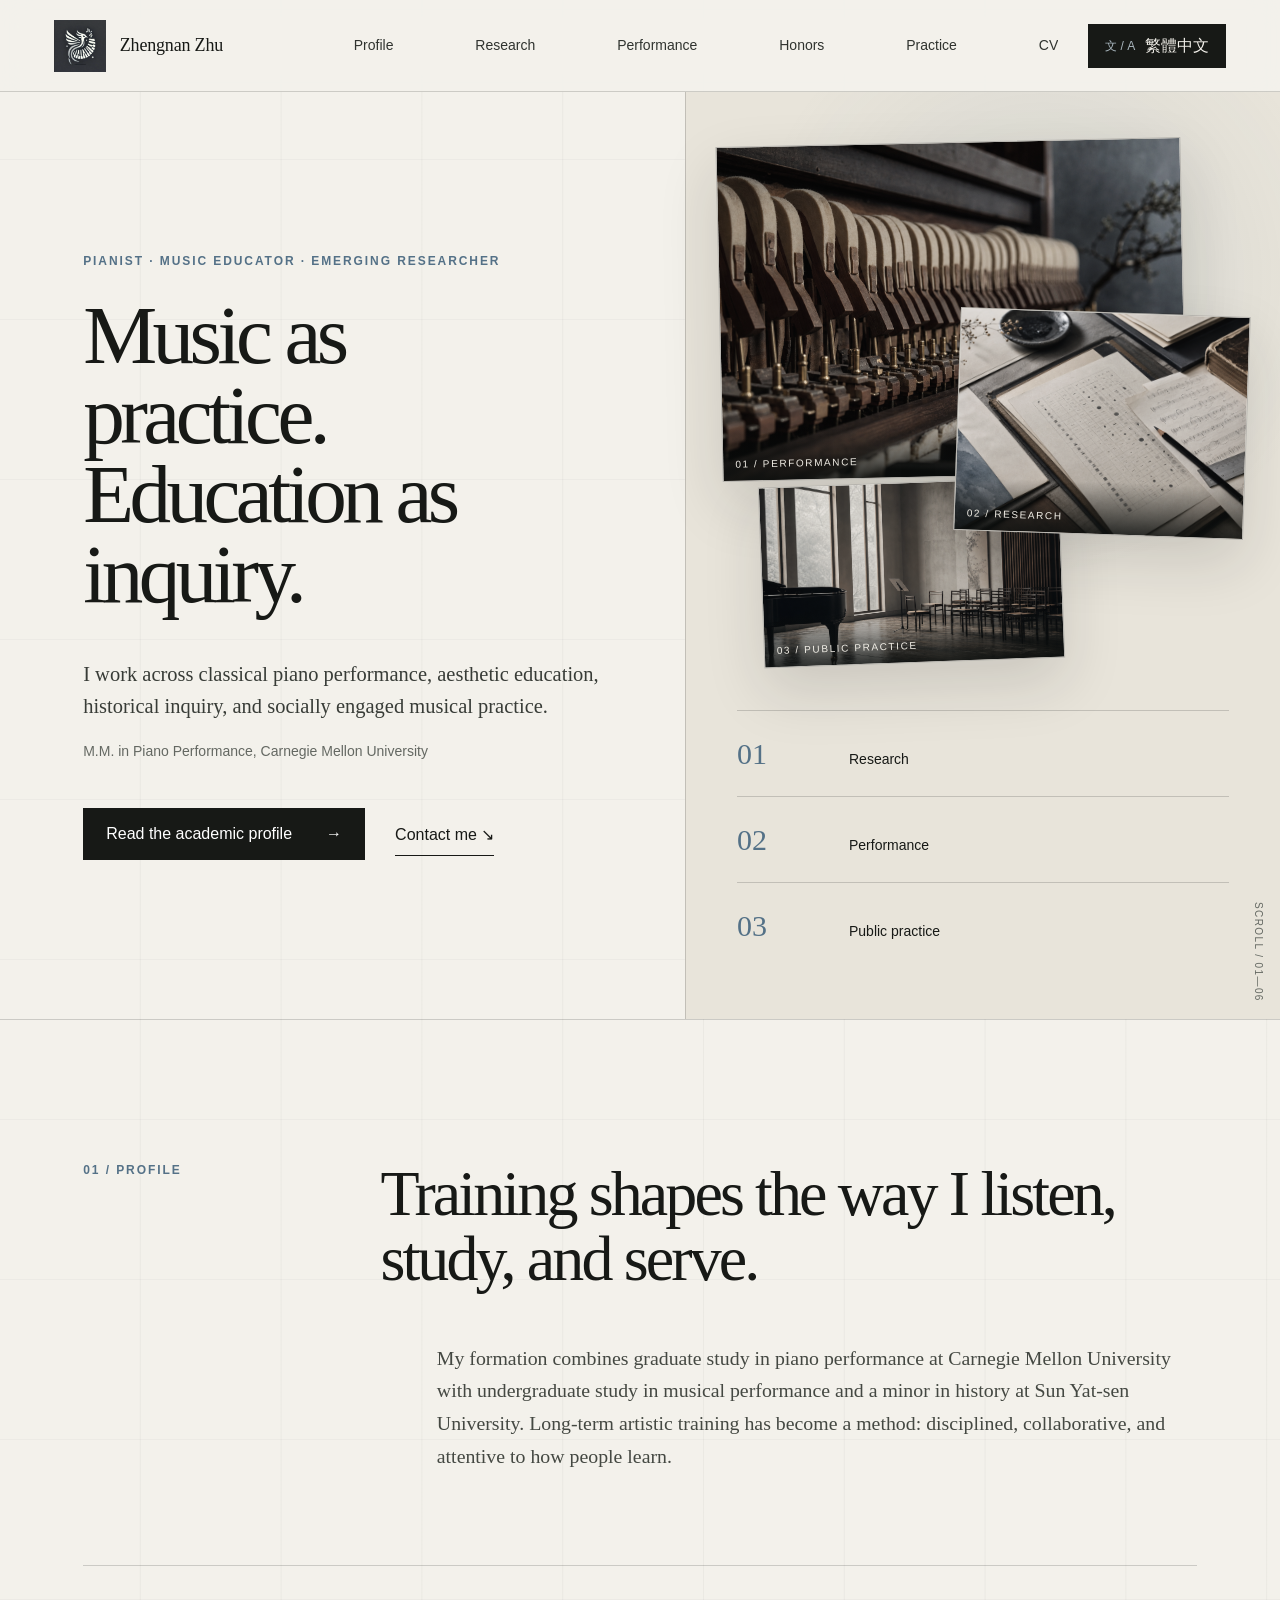
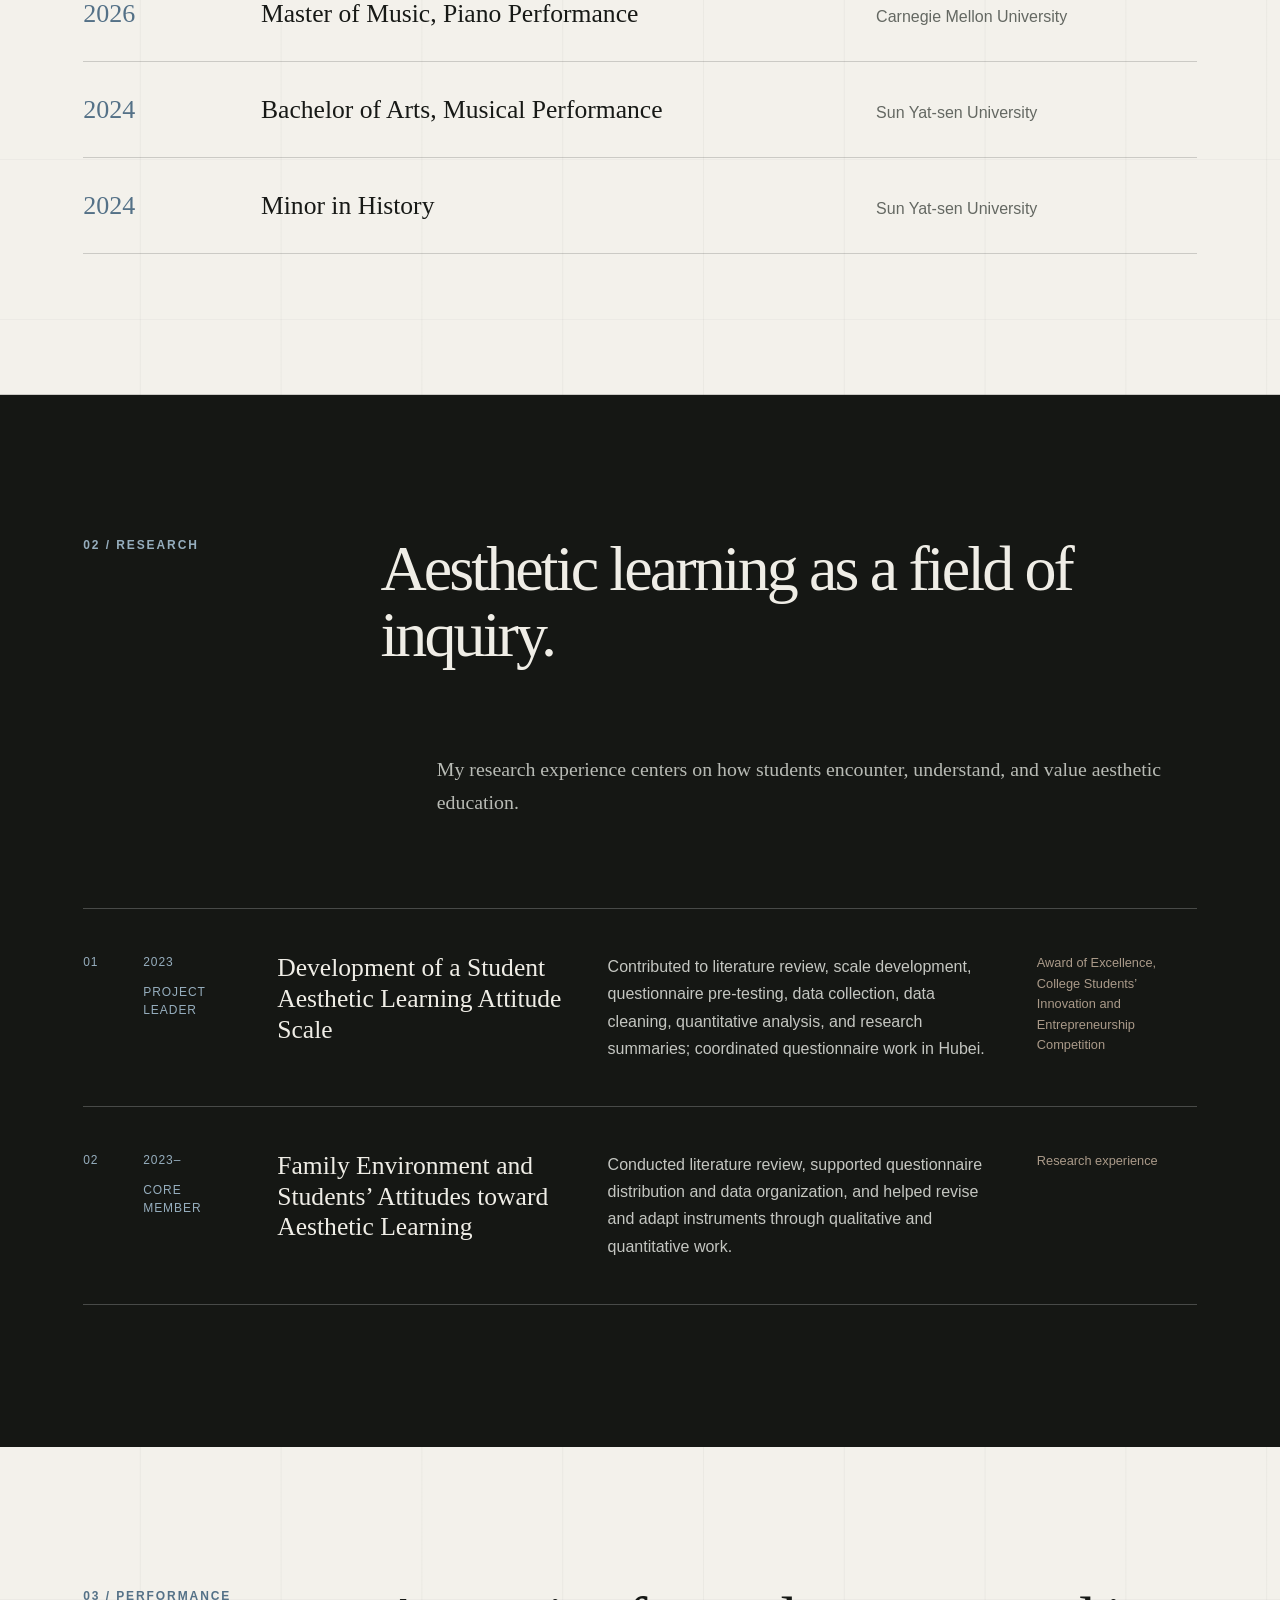
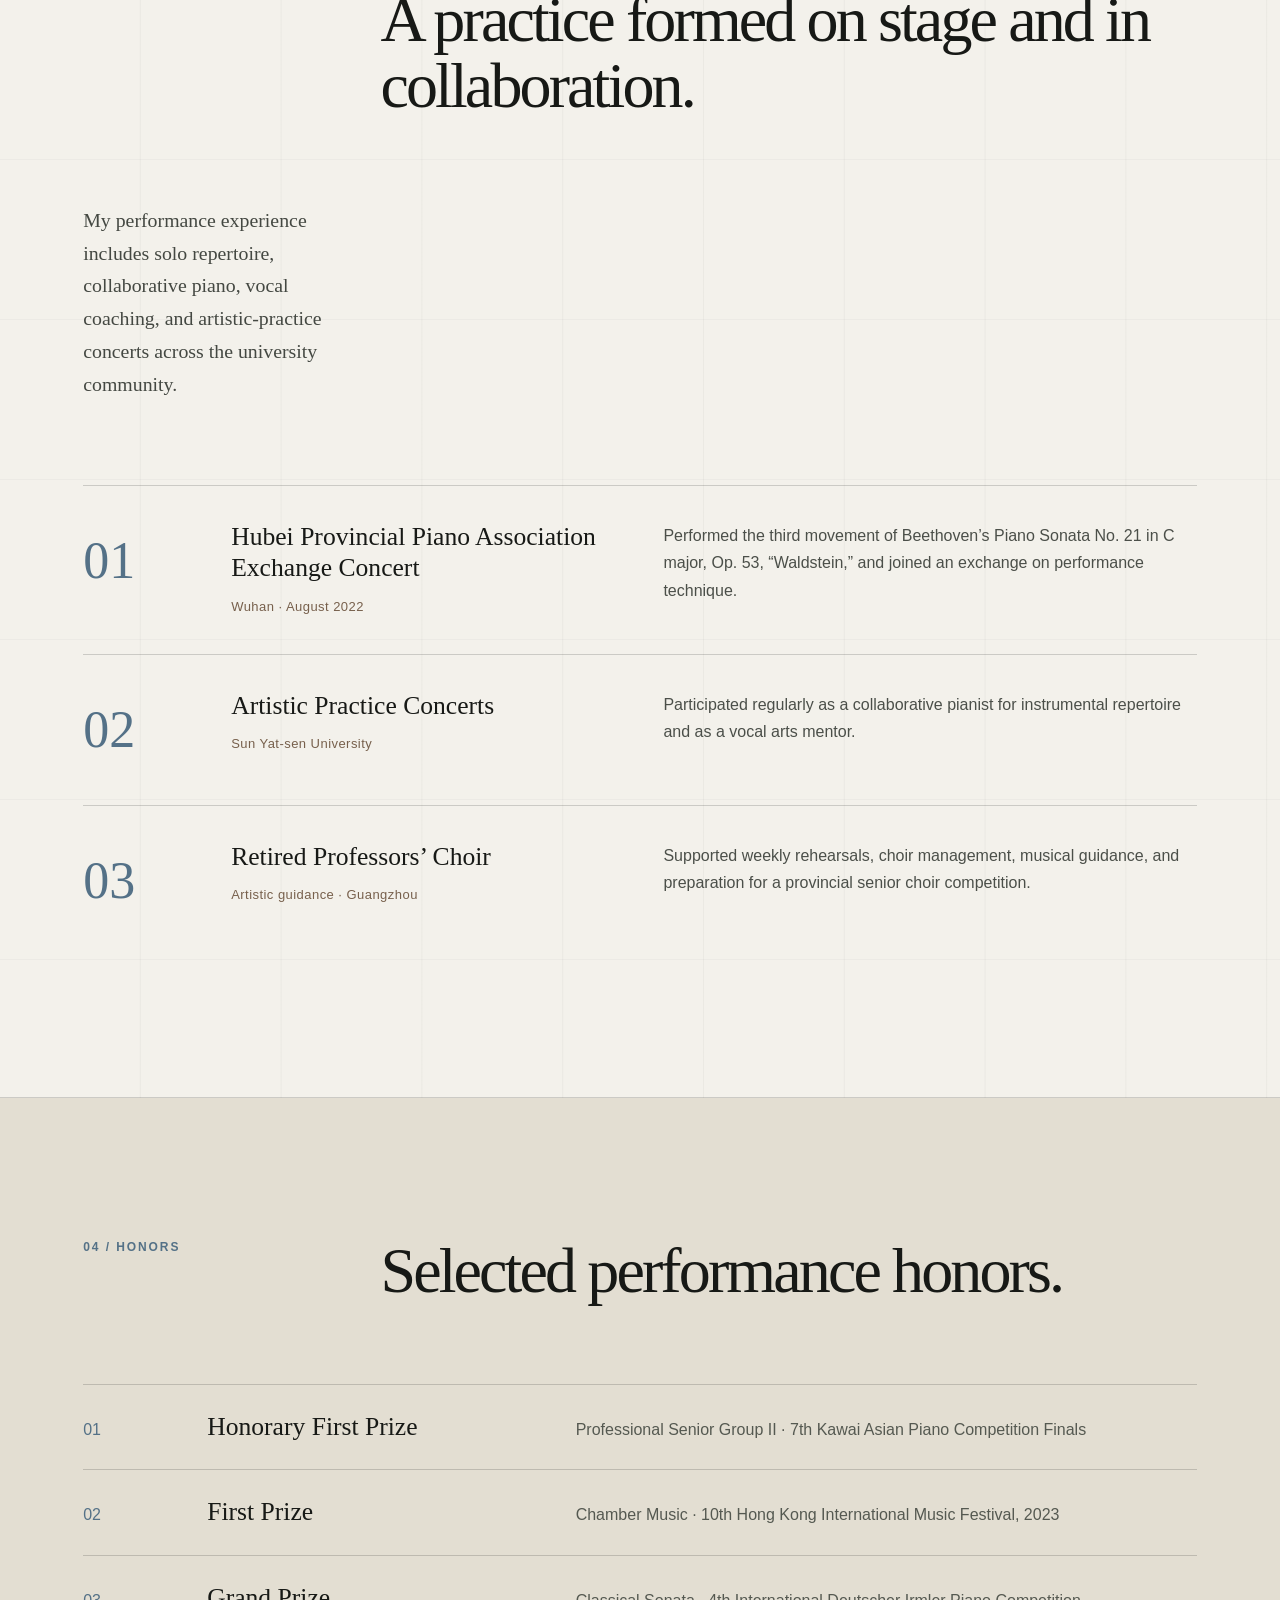
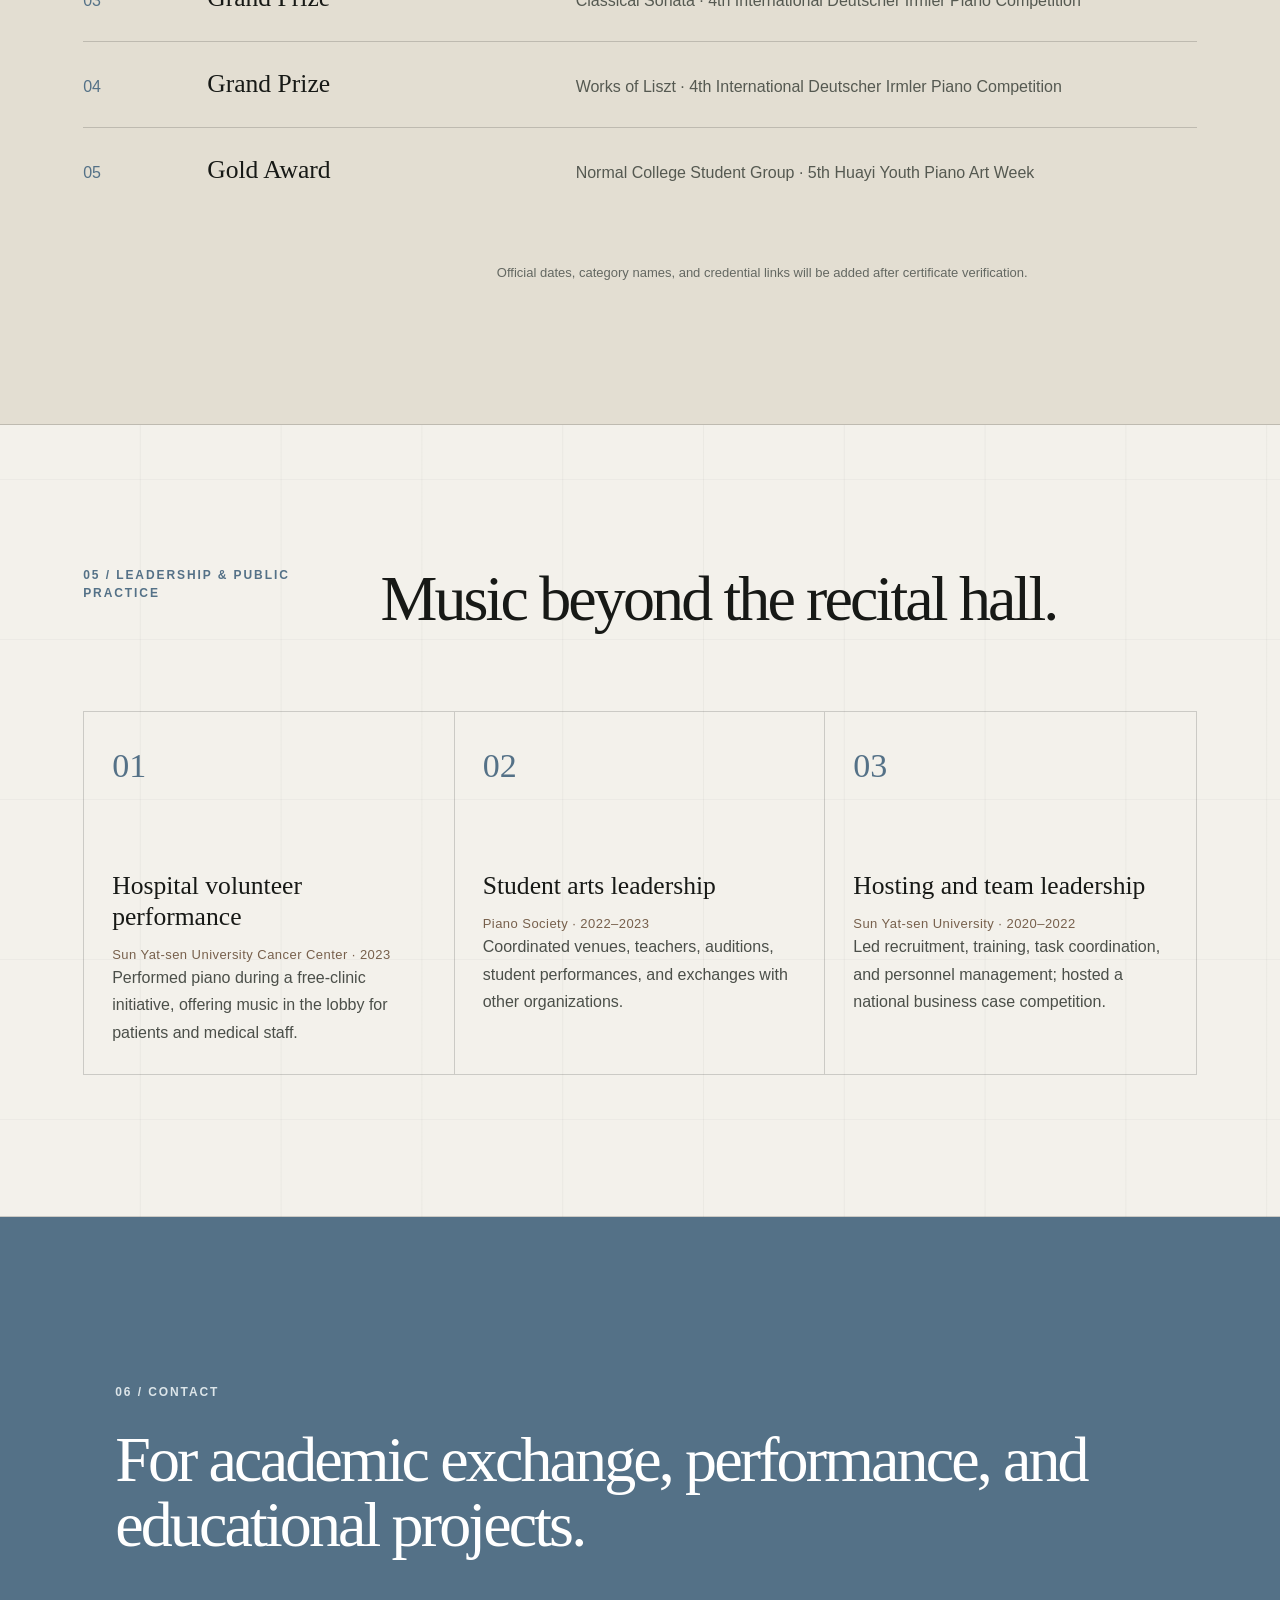
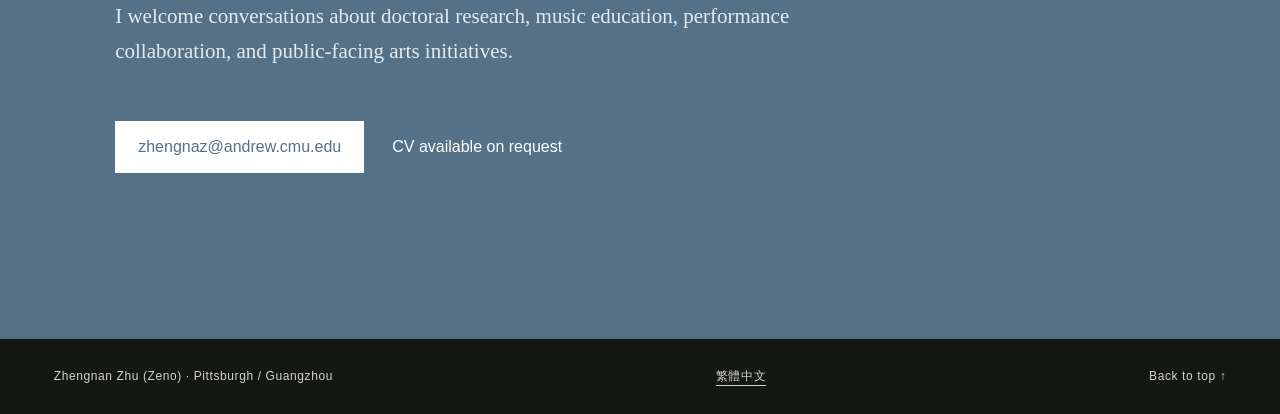
==== index.html @ 2cb2b1c0 "Add files via upload" ====
<!DOCTYPE html><html lang="en"><head><meta charSet="utf-8"/><meta name="viewport" content="width=device-width, initial-scale=1"/><link rel="preload" as="image" href="/signature-reference.png"/><link rel="preload" as="image" href="/piano-action.png"/><link rel="preload" as="image" href="/research-notes.png"/><link rel="preload" as="image" href="/rehearsal-room.png"/><link rel="stylesheet" href="/assets/index-DimedIMA.css" data-rsc-css-href="/assets/index-DimedIMA.css" data-precedence="vite-rsc/importer-resources"/><link rel="modulepreload" href="/assets/layout-segment-context-B1r-00is.js" crossorigin=""/><link rel="modulepreload" href="/assets/rolldown-runtime-S-ySWqyJ.js" crossorigin=""/><link rel="modulepreload" href="/assets/index-MEeDdCmL.js" crossorigin=""/><link rel="modulepreload" href="/assets/framework-DjPHiq1u.js" crossorigin=""/><link rel="modulepreload" href="/assets/page-BxylM_Pt.js" crossorigin=""/><title>Zhengnan Zhu (Zeno) — Pianist &amp; Emerging Researcher</title><meta name="description" content="The academic, performance, and public-practice portfolio of Zhengnan Zhu (Zeno)."/><meta property="og:title" content="Zhengnan Zhu (Zeno) — Pianist &amp; Emerging Researcher"/><meta property="og:description" content="Music as practice. Education as inquiry. Explore research, performance, honors, and public practice."/><meta property="og:type" content="website"/><meta property="og:image" content="/og.png"/><meta property="og:image:width" content="1200"/><meta property="og:image:height" content="630"/><meta name="twitter:card" content="summary_large_image"/><meta name="twitter:title" content="Zhengnan Zhu (Zeno) — Pianist &amp; Emerging Researcher"/><meta name="twitter:description" content="Music as practice. Education as inquiry."/><meta name="twitter:image" content="/og.png"/><link rel="shortcut icon" href="/signature-reference.png"/><link rel="icon" href="/signature-reference.png"/><script>self.__VINEXT_RSC_PARAMS__={}</script><script>self.__VINEXT_RSC_NAV__={"pathname":"/","searchParams":[]}</script><link rel="modulepreload" href="/assets/index-MEeDdCmL.js" />
</head><body><main class="site "><a class="skip-link" href="#main-content">Skip to main content</a><header class="topbar"><a class="brand" href="#top" aria-label="Zhengnan Zhu home"><span class="brand-crop" aria-hidden="true"><img src="/signature-reference.png" alt=""/></span><span class="brand-name">Zhengnan Zhu</span></a><nav aria-label="Primary navigation"><a href="#profile">Profile</a><a href="#research">Research</a><a href="#performance">Performance</a><a href="#honors">Honors</a><a href="#practice">Practice</a><a href="#contact">CV</a></nav><button class="language-toggle" type="button" aria-label="Switch the entire website to Traditional Chinese"><span aria-hidden="true">文 / A</span>繁體中文</button></header><section class="hero" id="top"><div class="hero-copy" id="main-content"><p class="eyebrow">Pianist · Music Educator · Emerging Researcher</p><h1>Music as practice.<br/>Education as inquiry.</h1><p class="hero-intro">I work across classical piano performance, aesthetic education, historical inquiry, and socially engaged musical practice.</p><p class="degree">M.M. in Piano Performance, Carnegie Mellon University</p><div class="hero-actions"><a class="button-primary" href="#profile">Read the academic profile<!-- --> <span aria-hidden="true">→</span></a><a class="text-link" href="#contact">Contact me<!-- --> <span aria-hidden="true">↘</span></a></div></div><div class="hero-index"><div class="image-constellation"><figure class="image-card image-card-piano"><img src="/piano-action.png" alt="The action mechanism inside a grand piano"/><figcaption>01 / <!-- -->Performance</figcaption></figure><figure class="image-card image-card-notes"><img src="/research-notes.png" alt="Research notes and an annotated musical score"/><figcaption>02 / <!-- -->Research</figcaption></figure><figure class="image-card image-card-room"><img src="/rehearsal-room.png" alt="An empty piano rehearsal room"/><figcaption>03 / <!-- -->Public practice</figcaption></figure></div><div class="index-row"><strong>0<!-- -->1</strong><span>Research</span></div><div class="index-row"><strong>0<!-- -->2</strong><span>Performance</span></div><div class="index-row"><strong>0<!-- -->3</strong><span>Public practice</span></div></div><div class="scroll-note" aria-hidden="true">SCROLL / 01—06</div></section><section class="section profile-section" id="profile"><div class="section-heading"><p class="section-kicker">01 / Profile</p><h2>Training shapes the way I listen, study, and serve.</h2></div><p class="section-lead">My formation combines graduate study in piano performance at Carnegie Mellon University with undergraduate study in musical performance and a minor in history at Sun Yat-sen University. Long-term artistic training has become a method: disciplined, collaborative, and attentive to how people learn.</p><div class="fact-list"><article class="fact"><time>2026</time><h3>Master of Music, Piano Performance</h3><p>Carnegie Mellon University</p></article><article class="fact"><time>2024</time><h3>Bachelor of Arts, Musical Performance</h3><p>Sun Yat-sen University</p></article><article class="fact"><time>2024</time><h3>Minor in History</h3><p>Sun Yat-sen University</p></article></div></section><section class="section research-section" id="research"><div class="section-heading inverted"><p class="section-kicker">02 / Research</p><h2>Aesthetic learning as a field of inquiry.</h2><p class="section-lead">My research experience centers on how students encounter, understand, and value aesthetic education.</p></div><div class="project-list"><article class="project"><div class="project-meta"><span>0<!-- -->1</span><time>2023</time><span>Project Leader</span></div><h3>Development of a Student Aesthetic Learning Attitude Scale</h3><p>Contributed to literature review, scale development, questionnaire pre-testing, data collection, data cleaning, quantitative analysis, and research summaries; coordinated questionnaire work in Hubei.</p><small>Award of Excellence, College Students’ Innovation and Entrepreneurship Competition</small></article><article class="project"><div class="project-meta"><span>0<!-- -->2</span><time>2023–</time><span>Core Member</span></div><h3>Family Environment and Students’ Attitudes toward Aesthetic Learning</h3><p>Conducted literature review, supported questionnaire distribution and data organization, and helped revise and adapt instruments through qualitative and quantitative work.</p><small>Research experience</small></article></div></section><section class="section performance-section" id="performance"><div class="section-heading"><p class="section-kicker">03 / Performance</p><h2>A practice formed on stage and in collaboration.</h2><p class="section-lead">My performance experience includes solo repertoire, collaborative piano, vocal coaching, and artistic-practice concerts across the university community.</p></div><div class="performance-list"><article><span class="large-index">0<!-- -->1</span><div><h3>Hubei Provincial Piano Association Exchange Concert</h3><p class="meta">Wuhan · August 2022</p></div><p>Performed the third movement of Beethoven’s Piano Sonata No. 21 in C major, Op. 53, “Waldstein,” and joined an exchange on performance technique.</p></article><article><span class="large-index">0<!-- -->2</span><div><h3>Artistic Practice Concerts</h3><p class="meta">Sun Yat-sen University</p></div><p>Participated regularly as a collaborative pianist for instrumental repertoire and as a vocal arts mentor.</p></article><article><span class="large-index">0<!-- -->3</span><div><h3>Retired Professors’ Choir</h3><p class="meta">Artistic guidance · Guangzhou</p></div><p>Supported weekly rehearsals, choir management, musical guidance, and preparation for a provincial senior choir competition.</p></article></div></section><section class="section honors-section" id="honors"><div class="section-heading"><p class="section-kicker">04 / Honors</p><h2>Selected performance honors.</h2></div><div class="honors-list"><article><span>0<!-- -->1</span><h3>Honorary First Prize</h3><p>Professional Senior Group II · 7th Kawai Asian Piano Competition Finals</p></article><article><span>0<!-- -->2</span><h3>First Prize</h3><p>Chamber Music · 10th Hong Kong International Music Festival, 2023</p></article><article><span>0<!-- -->3</span><h3>Grand Prize</h3><p>Classical Sonata · 4th International Deutscher Irmler Piano Competition</p></article><article><span>0<!-- -->4</span><h3>Grand Prize</h3><p>Works of Liszt · 4th International Deutscher Irmler Piano Competition</p></article><article><span>0<!-- -->5</span><h3>Gold Award</h3><p>Normal College Student Group · 5th Huayi Youth Piano Art Week</p></article></div><p class="verification-note">Official dates, category names, and credential links will be added after certificate verification.</p></section><section class="section practice-section" id="practice"><div class="section-heading"><p class="section-kicker">05 / Leadership &amp; Public Practice</p><h2>Music beyond the recital hall.</h2></div><div class="practice-grid"><article><span>01</span><h3>Hospital volunteer performance</h3><p class="meta">Sun Yat-sen University Cancer Center · 2023</p><p>Performed piano during a free-clinic initiative, offering music in the lobby for patients and medical staff.</p></article><article><span>02</span><h3>Student arts leadership</h3><p class="meta">Piano Society · 2022–2023</p><p>Coordinated venues, teachers, auditions, student performances, and exchanges with other organizations.</p></article><article><span>03</span><h3>Hosting and team leadership</h3><p class="meta">Sun Yat-sen University · 2020–2022</p><p>Led recruitment, training, task coordination, and personnel management; hosted a national business case competition.</p></article></div></section><section class="contact-section" id="contact"><p class="section-kicker">06 / Contact</p><h2>For academic exchange, performance, and educational projects.</h2><p>I welcome conversations about doctoral research, music education, performance collaboration, and public-facing arts initiatives.</p><div class="contact-actions"><a class="button-primary light" href="mailto:zhengnaz@andrew.cmu.edu">zhengnaz@andrew.cmu.edu</a><span>CV available on request</span></div></section><footer><span>Zhengnan Zhu (Zeno) · Pittsburgh / Guangzhou</span><button type="button" aria-label="Switch the entire website to Traditional Chinese">繁體中文</button><a href="#top">Back to top ↑</a></footer></main><script id="_R_">import("/assets/index-MEeDdCmL.js")</script></body></html><script>self.__VINEXT_RSC_CHUNKS__=self.__VINEXT_RSC_CHUNKS__||[];self.__VINEXT_RSC_CHUNKS__.push("2:I[\"96dd10279f8e\",[],\"Children\",1]\n3:I[\"4fb0b0c7d723\",[],\"LayoutSegmentProvider\",1]\n4:I[\"96dd10279f8e\",[],\"Slot\",1]\n5:I[\"8eaf0d269756\",[],\"RedirectBoundary\",1]\n:HL[\"/assets/index-DimedIMA.css\",\"style\"]\n")</script><script>self.__VINEXT_RSC_CHUNKS__=self.__VINEXT_RSC_CHUNKS__||[];self.__VINEXT_RSC_CHUNKS__.push("0:{\"__route\":\"route:/\",\"__interceptionContext\":null,\"__layoutIds\":[\"layout:/\"],\"__rootLayout\":\"/\",\"page:/\":\"$L1\",\"layout:/\":[[[[\"$\",\"link\",\"css:/assets/index-DimedIMA.css\",{\"rel\":\"stylesheet\",\"precedence\":\"vite-rsc/importer-resources\",\"href\":\"/assets/index-DimedIMA.css\",\"data-rsc-css-href\":\"/assets/index-DimedIMA.css\"}],\"$undefined\"],[\"$\",\"html\",null,{\"lang\":\"en\",\"children\":[\"$\",\"body\",null,{\"children\":[\"$\",\"$L2\",null,{}]}]}]],null],\"route:/\":[[[\"$\",\"meta\",null,{\"charSet\":\"utf-8\"}],[[\"$\",\"title\",\"0\",{\"children\":\"Zhengnan Zhu (Zeno) — Pianist \u0026 Emerging Researcher\"}],[\"$\",\"meta\",\"1\",{\"name\":\"description\",\"content\":\"The academic, performance, and public-practice portfolio of Zhengnan Zhu (Zeno).\"}],[\"$\",\"meta\",\"2\",{\"property\":\"og:title\",\"content\":\"Zhengnan Zhu (Zeno) — Pianist \u0026 Emerging Researcher\"}],[\"$\",\"meta\",\"3\",{\"property\":\"og:description\",\"content\":\"Music as practice. Education as inquiry. Explore research, performance, honors, and public practice.\"}],[\"$\",\"meta\",\"4\",{\"property\":\"og:type\",\"content\":\"website\"}],[\"$\",\"meta\",\"5\",{\"property\":\"og:image\",\"content\":\"/og.png\"}],[\"$\",\"meta\",\"6\",{\"property\":\"og:image:width\",\"content\":\"1200\"}],[\"$\",\"meta\",\"7\",{\"property\":\"og:image:height\",\"content\":\"630\"}],[\"$\",\"meta\",\"8\",{\"name\":\"twitter:card\",\"content\":\"summary_large_image\"}],[\"$\",\"meta\",\"9\",{\"name\":\"twitter:title\",\"content\":\"Zhengnan Zhu (Zeno) — Pianist \u0026 Emerging Researcher\"}],[\"$\",\"meta\",\"10\",{\"name\":\"twitter:description\",\"content\":\"Music as practice. Education as inquiry.\"}],[\"$\",\"meta\",\"11\",{\"name\":\"twitter:image\",\"content\":\"/og.png\"}],[\"$\",\"link\",\"12\",{\"rel\":\"shortcut icon\",\"href\":\"/signature-reference.png\"}],[\"$\",\"link\",\"13\",{\"rel\":\"icon\",\"href\":\"/signature-reference.png\"}]],[[\"$\",\"meta\",\"0\",{\"name\":\"viewport\",\"content\":\"width=device-width, initial-scale=1\"}]]],[\"$\",\"$L3\",null,{\"segmentMap\":{\"children\":[]},\"children\":[\"$\",\"$L4\",null,{\"id\":\"layout:/\",\"parallelSlots\":\"$undefined\",\"children\":[\"$\",\"$L5\",null,{\"children\":[\"$\",\"$L3\",null,{\"segmentMap\":{\"children\":[]},\"children\":[\"$\",\"$L4\",null,{\"id\":\"page:/\"}]}]}]}]}]],\"__layoutFlags\":{\"layout:/\":\"s\"},\"__artifactCompatibility\":{\"schemaVersion\":1,\"graphVersion\":\"app-route-graph:4uhn5s1wvoptc\",\"deploymentVersion\":\"cb2b97ef-03e2-48bc-888e-c2e1b247b6af\",\"appElementsSchemaVersion\":1,\"rscPayloadSchemaVersion\":1,\"rootBoundaryId\":\"/\",\"renderEpoch\":null}}\n")</script><script>self.__VINEXT_RSC_CHUNKS__=self.__VINEXT_RSC_CHUNKS__||[];self.__VINEXT_RSC_CHUNKS__.push("6:I[\"6efdf509a785\",[],\"default\",1]\n1:[\"$\",\"$L6\",null,{\"params\":\"$@7\",\"searchParams\":\"$@8\"}]\n")</script><script>self.__VINEXT_RSC_CHUNKS__=self.__VINEXT_RSC_CHUNKS__||[];self.__VINEXT_RSC_CHUNKS__.push("7:{}\n8:{}\n")</script><script>self.__VINEXT_RSC_DONE__=true</script>
---- assets/index-DimedIMA.css ----
/*! tailwindcss v4.2.1 | MIT License | https://tailwindcss.com */
@layer theme{:root,:host{--font-sans:ui-sans-serif, system-ui, sans-serif, "Apple Color Emoji", "Segoe UI Emoji", "Segoe UI Symbol", "Noto Color Emoji";--font-mono:ui-monospace, SFMono-Regular, Menlo, Monaco, Consolas, "Liberation Mono", "Courier New", monospace;--spacing:.25rem;--default-font-family:var(--font-sans);--default-mono-font-family:var(--font-mono)}}@layer base{*,:after,:before,::backdrop{box-sizing:border-box;border:0 solid;margin:0;padding:0}::file-selector-button{box-sizing:border-box;border:0 solid;margin:0;padding:0}html,:host{-webkit-text-size-adjust:100%;tab-size:4;line-height:1.5;font-family:var(--default-font-family,ui-sans-serif, system-ui, sans-serif, "Apple Color Emoji", "Segoe UI Emoji", "Segoe UI Symbol", "Noto Color Emoji");font-feature-settings:var(--default-font-feature-settings,normal);font-variation-settings:var(--default-font-variation-settings,normal);-webkit-tap-highlight-color:transparent}hr{height:0;color:inherit;border-top-width:1px}abbr:where([title]){-webkit-text-decoration:underline dotted;text-decoration:underline dotted}h1,h2,h3,h4,h5,h6{font-size:inherit;font-weight:inherit}a{color:inherit;-webkit-text-decoration:inherit;-webkit-text-decoration:inherit;-webkit-text-decoration:inherit;-webkit-text-decoration:inherit;text-decoration:inherit}b,strong{font-weight:bolder}code,kbd,samp,pre{font-family:var(--default-mono-font-family,ui-monospace, SFMono-Regular, Menlo, Monaco, Consolas, "Liberation Mono", "Courier New", monospace);font-feature-settings:var(--default-mono-font-feature-settings,normal);font-variation-settings:var(--default-mono-font-variation-settings,normal);font-size:1em}small{font-size:80%}sub,sup{vertical-align:baseline;font-size:75%;line-height:0;position:relative}sub{bottom:-.25em}sup{top:-.5em}table{text-indent:0;border-color:inherit;border-collapse:collapse}:-moz-focusring{outline:auto}progress{vertical-align:baseline}summary{display:list-item}ol,ul,menu{list-style:none}img,svg,video,canvas,audio,iframe,embed,object{vertical-align:middle;display:block}img,video{max-width:100%;height:auto}button,input,select,optgroup,textarea{font:inherit;font-feature-settings:inherit;font-variation-settings:inherit;letter-spacing:inherit;color:inherit;opacity:1;background-color:#0000;border-radius:0}::file-selector-button{font:inherit;font-feature-settings:inherit;font-variation-settings:inherit;letter-spacing:inherit;color:inherit;opacity:1;background-color:#0000;border-radius:0}:where(select:is([multiple],[size])) optgroup{font-weight:bolder}:where(select:is([multiple],[size])) optgroup option{padding-inline-start:20px}::file-selector-button{margin-inline-end:4px}::placeholder{opacity:1}@supports (not ((-webkit-appearance:-apple-pay-button))) or (contain-intrinsic-size:1px){::placeholder{color:currentColor}@supports (color:color-mix(in lab, red, red)){::placeholder{color:color-mix(in oklab, currentcolor 50%, transparent)}}}textarea{resize:vertical}::-webkit-search-decoration{-webkit-appearance:none}::-webkit-date-and-time-value{min-height:1lh;text-align:inherit}::-webkit-datetime-edit{display:inline-flex}::-webkit-datetime-edit-fields-wrapper{padding:0}::-webkit-datetime-edit{padding-block:0}::-webkit-datetime-edit-year-field{padding-block:0}::-webkit-datetime-edit-month-field{padding-block:0}::-webkit-datetime-edit-day-field{padding-block:0}::-webkit-datetime-edit-hour-field{padding-block:0}::-webkit-datetime-edit-minute-field{padding-block:0}::-webkit-datetime-edit-second-field{padding-block:0}::-webkit-datetime-edit-millisecond-field{padding-block:0}::-webkit-datetime-edit-meridiem-field{padding-block:0}::-webkit-calendar-picker-indicator{line-height:1}:-moz-ui-invalid{box-shadow:none}button,input:where([type=button],[type=reset],[type=submit]){appearance:button}::file-selector-button{appearance:button}::-webkit-inner-spin-button{height:auto}::-webkit-outer-spin-button{height:auto}[hidden]:where(:not([hidden=until-found])){display:none!important}}@layer components;@layer utilities{.relative{position:relative}.start{inset-inline-start:var(--spacing)}.table{display:table}}:root{--paper:#f3f1eb;--paper-strong:#e8e4da;--ink:#171916;--muted:#646862;--fog:#547187;--line:#1719162e;--charcoal:#151714;--brown:#77604c}*{box-sizing:border-box}html{scroll-behavior:smooth}body{background:var(--paper);color:var(--ink);margin:0;font-family:Inter,Helvetica Neue,Arial,sans-serif}button,a{font:inherit}a{color:inherit;text-decoration:none}button{color:inherit}.site{background:linear-gradient(90deg, transparent calc(100% - 1px), #1719160a 1px), linear-gradient(180deg, transparent calc(100% - 1px), #17191608 1px), var(--paper);background-size:min(11vw,160px) 100%,100% 160px,auto;min-height:100vh}.traditional{letter-spacing:.01em;font-family:Noto Sans TC,PingFang TC,Microsoft JhengHei,sans-serif}.skip-link{z-index:100;background:var(--ink);color:#fff;padding:12px 16px;position:fixed;top:10px;left:10px;transform:translateY(-160%)}.skip-link:focus{transform:translateY(0)}.topbar{z-index:30;border-bottom:1px solid var(--line);-webkit-backdrop-filter:blur(14px);backdrop-filter:blur(14px);background:#f3f1ebed;grid-template-columns:270px 1fr auto;align-items:center;gap:30px;min-height:92px;padding:14px clamp(24px,4.2vw,72px);display:grid;position:sticky;top:0}.brand{align-items:center;gap:14px;width:fit-content;display:inline-flex}.brand-crop{background:#25282a;width:52px;height:52px;display:block;position:relative;overflow:hidden}.brand-crop img{width:213px;max-width:none;position:absolute;top:-5px;left:-10px}.brand-name{letter-spacing:-.01em;font-family:Georgia,Times New Roman,serif;font-size:18px}.topbar nav{scrollbar-width:none;justify-content:space-between;gap:clamp(18px,2.2vw,38px);display:flex;overflow-x:auto}.topbar nav::-webkit-scrollbar{display:none}.topbar nav a{color:#30332f;flex:none;font-size:14px;position:relative}section[id]{scroll-margin-top:104px}.topbar nav a:after{content:"";background:var(--fog);height:1px;transition:right .18s;position:absolute;bottom:-7px;left:0;right:100%}.topbar nav a:hover:after,.topbar nav a:focus-visible:after{right:0}.language-toggle{border:1px solid var(--ink);background:var(--ink);min-height:44px;color:var(--paper);cursor:pointer;align-items:center;gap:10px;padding:0 16px;transition:background .16s,color .16s;display:inline-flex}.language-toggle:hover,.language-toggle:focus-visible{background:var(--fog);border-color:var(--fog)}.language-toggle span{color:#aab7bf;font-size:12px}.hero{border-bottom:1px solid var(--line);grid-template-columns:minmax(0,1.07fr) minmax(390px,.93fr);align-items:stretch;min-height:calc(100vh - 92px);display:grid;position:relative}.hero-copy{align-self:center;padding:90px clamp(28px,6.5vw,110px)}.eyebrow,.section-kicker{color:var(--fog);letter-spacing:.16em;text-transform:uppercase;margin:0 0 26px;font-size:12px;font-weight:650}.traditional .eyebrow,.traditional .section-kicker{letter-spacing:.12em}.hero h1{letter-spacing:-.055em;max-width:900px;margin:0;font-family:Georgia,Times New Roman,Noto Serif TC,serif;font-size:clamp(58px,6.5vw,116px);font-weight:400;line-height:.96}.traditional .hero h1{letter-spacing:.015em;font-family:Noto Serif TC,Songti TC,PMingLiU,serif;font-size:clamp(54px,5.7vw,98px);line-height:1.12}.hero-intro{color:#383c37;max-width:690px;margin:44px 0 0;font-family:Georgia,Times New Roman,Noto Serif TC,serif;font-size:clamp(19px,1.6vw,27px);line-height:1.55}.degree{color:var(--muted);margin:18px 0 0;font-size:14px}.hero-actions{flex-wrap:wrap;align-items:center;gap:30px;margin-top:46px;display:flex}.button-primary{background:var(--ink);color:#fff;border:1px solid var(--ink);justify-content:space-between;align-items:center;gap:34px;min-height:52px;padding:0 22px;transition:background .16s,color .16s;display:inline-flex}.button-primary:hover,.button-primary:focus-visible{background:var(--fog);border-color:var(--fog)}.text-link{border-bottom:1px solid;padding:12px 0 8px}.hero-index{border-left:1px solid var(--line);background:radial-gradient(circle at 60% 20%, #54718721, transparent 36%), var(--paper-strong);flex-direction:column;justify-content:flex-end;min-height:620px;padding:clamp(30px,4vw,70px);display:flex}.image-constellation{min-height:clamp(430px,59vh,680px);margin:-12px -18px 48px;position:relative}.image-card{background:#f2efe7;border:1px solid #1a1c1a47;margin:0;position:absolute;overflow:hidden;box-shadow:0 24px 60px #191d1b24}.image-card img{object-fit:cover;filter:saturate(.72)contrast(.96);width:100%;height:100%;display:block}.image-card figcaption{color:#f2efe7;letter-spacing:.16em;text-transform:uppercase;background:linear-gradient(#0000,#0c0f0ecc);padding:28px 12px 9px;font-size:10px;position:absolute;inset:auto 0 0}.image-card-piano{z-index:1;inset:2% 12% 35% 0;transform:rotate(-1.25deg)}.image-card-notes{z-index:3;width:55%;height:42%;top:34%;right:0;transform:rotate(2deg)}.image-card-room{z-index:2;width:57%;height:34%;bottom:0;left:8%;transform:rotate(-2.1deg)}.index-row{border-top:1px solid var(--line);grid-template-columns:92px 1fr;align-items:baseline;gap:20px;padding:20px 0;display:grid}.index-row strong{color:var(--fog);font-family:Georgia,Times New Roman,serif;font-size:30px;font-weight:400}.index-row span{font-size:14px}.scroll-note{color:var(--muted);letter-spacing:.14em;writing-mode:vertical-rl;font-size:10px;position:absolute;bottom:18px;right:14px}.section{border-bottom:1px solid var(--line);padding:clamp(90px,11vw,180px) clamp(28px,6.5vw,110px)}.section-heading{grid-template-columns:minmax(170px,.32fr) minmax(0,1fr);align-items:start;gap:36px;display:grid}.section-heading h2,.contact-section h2{letter-spacing:-.045em;max-width:1050px;margin:0;font-family:Georgia,Times New Roman,Noto Serif TC,serif;font-size:clamp(44px,5vw,86px);font-weight:400;line-height:1.02}.traditional .section-heading h2,.traditional .contact-section h2{letter-spacing:.01em;font-family:Noto Serif TC,Songti TC,PMingLiU,serif;line-height:1.18}.section-lead{color:#444842;max-width:760px;margin:50px 0 0 auto;font-family:Georgia,Times New Roman,Noto Serif TC,serif;font-size:clamp(18px,1.55vw,25px);line-height:1.65}.fact-list{border-top:1px solid var(--line);margin-top:92px}.fact{border-bottom:1px solid var(--line);grid-template-columns:minmax(90px,.25fr) 1fr minmax(220px,.55fr);align-items:baseline;gap:32px;padding:28px 0;display:grid}.fact time{color:var(--fog);font-family:Georgia,Times New Roman,serif;font-size:26px}.fact h3,.project h3,.performance-list h3,.honors-list h3,.practice-grid h3{margin:0;font-family:Georgia,Times New Roman,Noto Serif TC,serif;font-size:clamp(23px,2vw,34px);font-weight:400;line-height:1.2}.fact p{color:var(--muted);margin:0}.research-section{background:var(--charcoal);color:#efede6}.research-section .section-kicker{color:#96aebe}.research-section .section-lead{color:#b8bbb5;grid-column:2}.project-list{border-top:1px solid #ffffff38;margin-top:90px}.project{border-bottom:1px solid #ffffff38;grid-template-columns:minmax(160px,.3fr) minmax(280px,.9fr) minmax(320px,1.2fr) minmax(160px,.4fr);align-items:start;gap:34px;padding:44px 0;display:grid}.project-meta{color:#96aebe;letter-spacing:.08em;text-transform:uppercase;grid-template-columns:48px 1fr;gap:12px;font-size:12px;display:grid}.project-meta span:last-child{grid-column:2}.project>p{color:#c4c6c1;margin:0;line-height:1.7}.project small{color:#aa9a89;line-height:1.6}.performance-list{margin-top:85px}.performance-list article{border-top:1px solid var(--line);grid-template-columns:110px minmax(260px,.85fr) minmax(300px,1.15fr);align-items:start;gap:38px;padding:36px 0;display:grid}.large-index{color:var(--fog);font-family:Georgia,Times New Roman,serif;font-size:52px}.performance-list p{color:#4b4f49;margin:0;line-height:1.7}.meta{letter-spacing:.035em;font-size:13px;color:var(--brown)!important;margin-top:12px!important}.honors-section{background:#e3ded2}.honors-list{margin-top:80px}.honors-list article{border-top:1px solid var(--line);grid-template-columns:90px minmax(220px,.7fr) minmax(320px,1.3fr);align-items:baseline;gap:34px;padding:27px 0;display:grid}.honors-list article>span{color:var(--fog)}.honors-list p{color:#555951;margin:0;line-height:1.55}.verification-note{max-width:700px;color:var(--muted);margin:50px 0 0 auto;font-size:13px;line-height:1.6}.practice-grid{border:1px solid var(--line);grid-template-columns:repeat(3,1fr);gap:0;margin-top:80px;display:grid}.practice-grid article{border-right:1px solid var(--line);min-height:350px;padding:28px}.practice-grid article:last-child{border-right:0}.practice-grid article>span{color:var(--fog);margin-bottom:80px;font-family:Georgia,Times New Roman,serif;font-size:34px;display:block}.practice-grid article>p:last-child{color:#4b4f49;line-height:1.7}.contact-section{background:var(--fog);color:#fff;padding:clamp(100px,13vw,220px) clamp(28px,9vw,150px)}.contact-section .section-kicker{color:#dce5e9}.contact-section h2{max-width:1050px}.contact-section>p:not(.section-kicker){color:#e5ebed;max-width:700px;margin:42px 0 0;font-family:Georgia,Times New Roman,Noto Serif TC,serif;font-size:21px;line-height:1.65}.contact-actions{flex-wrap:wrap;align-items:center;gap:28px;margin-top:52px;display:flex}.button-primary.light{color:var(--fog);background:#fff;border-color:#fff}.button-primary.light:hover,.button-primary.light:focus-visible{background:var(--charcoal);color:#fff;border-color:var(--charcoal)}footer{background:var(--charcoal);color:#d3d4ce;letter-spacing:.05em;justify-content:space-between;gap:24px;padding:28px clamp(24px,4.2vw,72px);font-size:12px;display:flex}footer button{cursor:pointer;background:0 0;border:0;border-bottom:1px solid}:focus-visible{outline-offset:4px;outline:2px solid #6f96b0}@media (width<=1100px){.topbar{grid-template-columns:1fr auto;grid-template-areas:"brand language""nav nav";gap:10px 22px;padding-bottom:12px}.brand{grid-area:brand}.language-toggle{grid-area:language}.topbar nav{grid-area:nav;justify-content:flex-start;gap:26px;width:100%;padding:2px 0 5px;display:flex}.topbar nav a{letter-spacing:.02em;font-size:13px}section[id]{scroll-margin-top:142px}.hero{grid-template-columns:1fr}.hero-index{border-left:0;border-top:1px solid var(--line);min-height:auto}.image-constellation{min-height:590px;margin-bottom:32px}.project{grid-template-columns:150px 1fr}.project>p,.project small{grid-column:2}.practice-grid{grid-template-columns:1fr}.practice-grid article{border-right:0;border-bottom:1px solid var(--line);min-height:auto}.practice-grid article:last-child{border-bottom:0}.practice-grid article>span{margin-bottom:34px}}@media (width<=720px){.topbar{min-height:112px;padding:12px 18px}.topbar nav{border-top:1px solid var(--line);background:#f3f1ebf5;width:calc(100% + 36px);margin:0 -18px -12px;padding:10px 18px 12px}section[id]{scroll-margin-top:124px}.brand-name{display:none}.brand-crop{width:46px;height:46px}.brand-crop img{width:188px;top:-4px;left:-9px}.language-toggle{padding:0 12px}.language-toggle span{display:none}.hero{min-height:auto}.hero-copy{padding:72px 22px 60px}.hero h1{font-size:clamp(48px,15vw,72px)}.traditional .hero h1{font-size:clamp(42px,12vw,60px)}.hero-index{min-height:470px;padding:28px 22px}.image-constellation{min-height:460px;margin:0 0 34px}.section{padding:84px 22px}.section-heading{grid-template-columns:1fr;gap:12px}.section-lead,.research-section .section-lead{grid-column:auto;margin:34px 0 0}.fact{grid-template-columns:70px 1fr;gap:10px 18px}.fact p{grid-column:2}.project{grid-template-columns:1fr;gap:24px}.project>p,.project small,.project-meta span:last-child{grid-column:auto}.project-meta{grid-template-columns:44px auto 1fr}.performance-list article{grid-template-columns:68px 1fr;gap:20px}.performance-list article>p{grid-column:2}.large-index{font-size:38px}.honors-list article{grid-template-columns:44px 1fr;gap:10px 18px}.honors-list p{grid-column:2}.contact-section{padding:100px 22px}footer{flex-direction:column;padding:28px 22px}}@media (prefers-reduced-motion:reduce){html{scroll-behavior:auto}*,:before,:after{transition-duration:.01ms!important}}
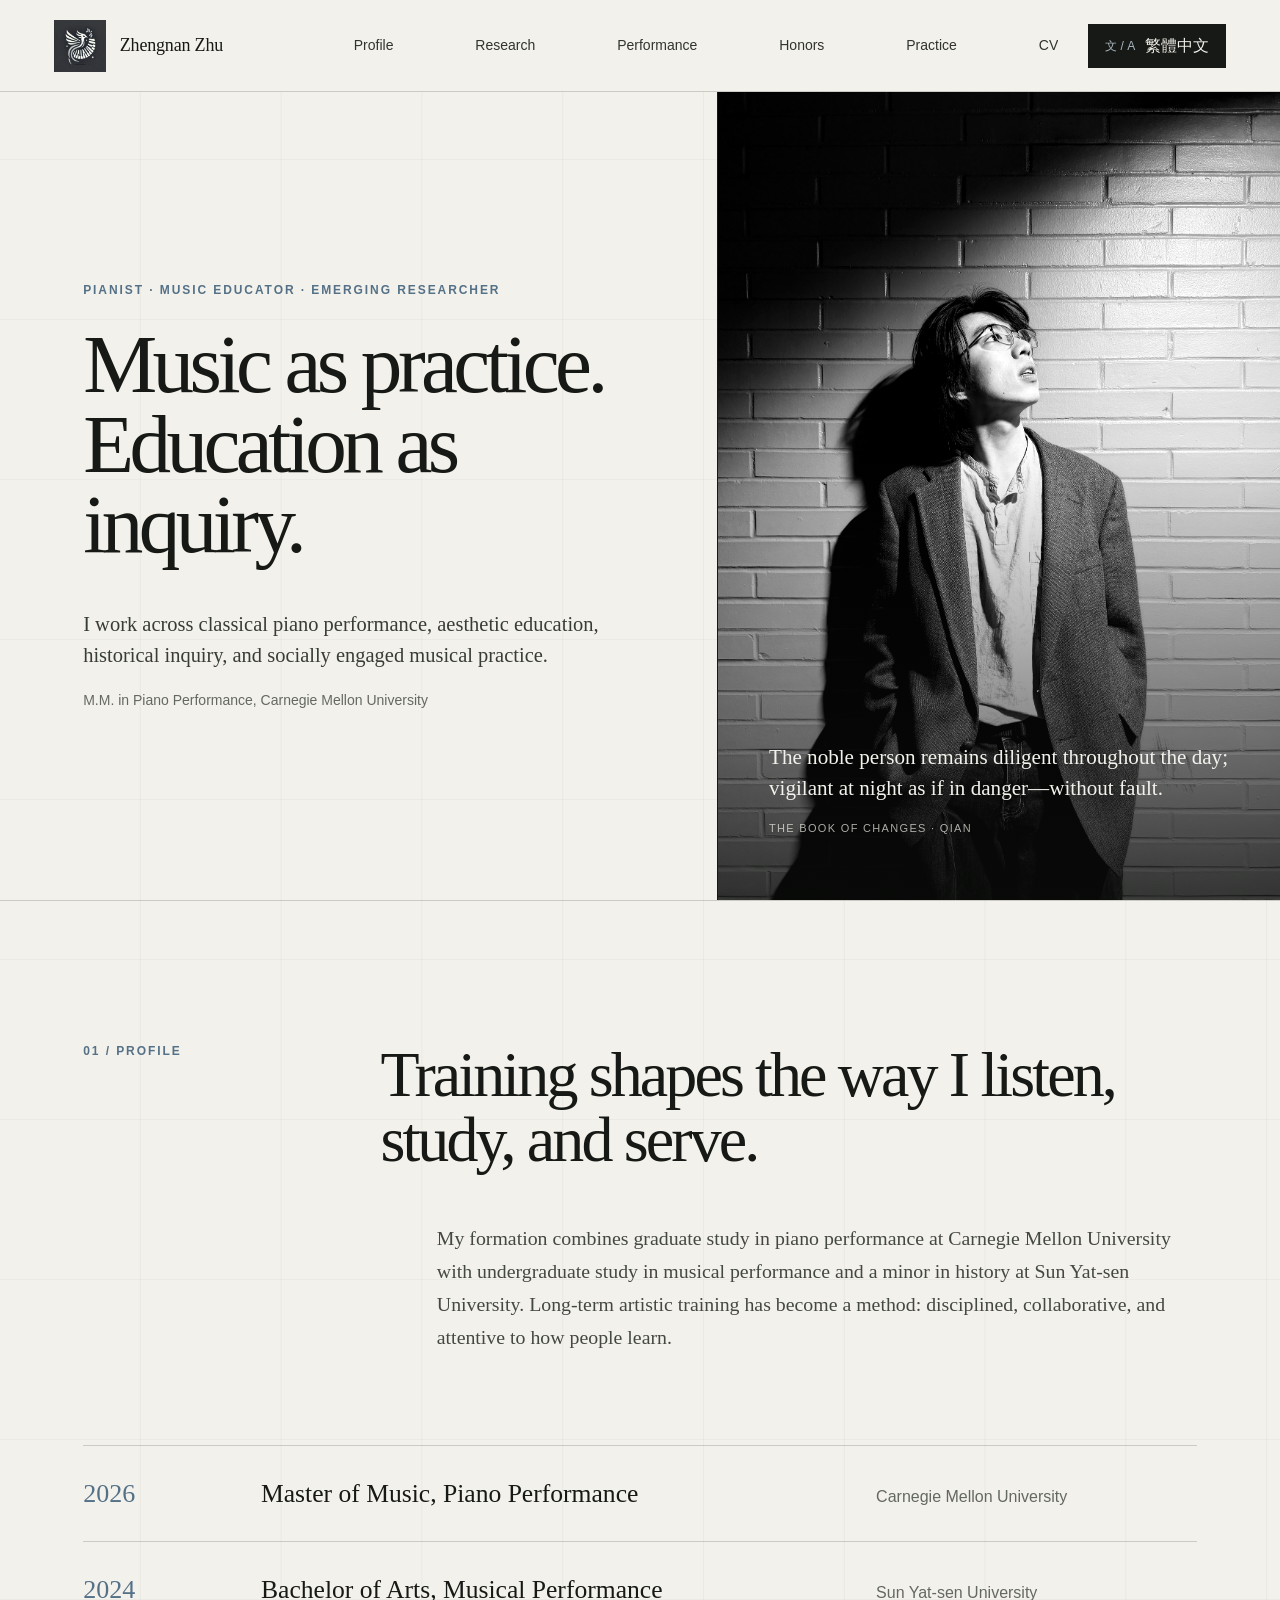
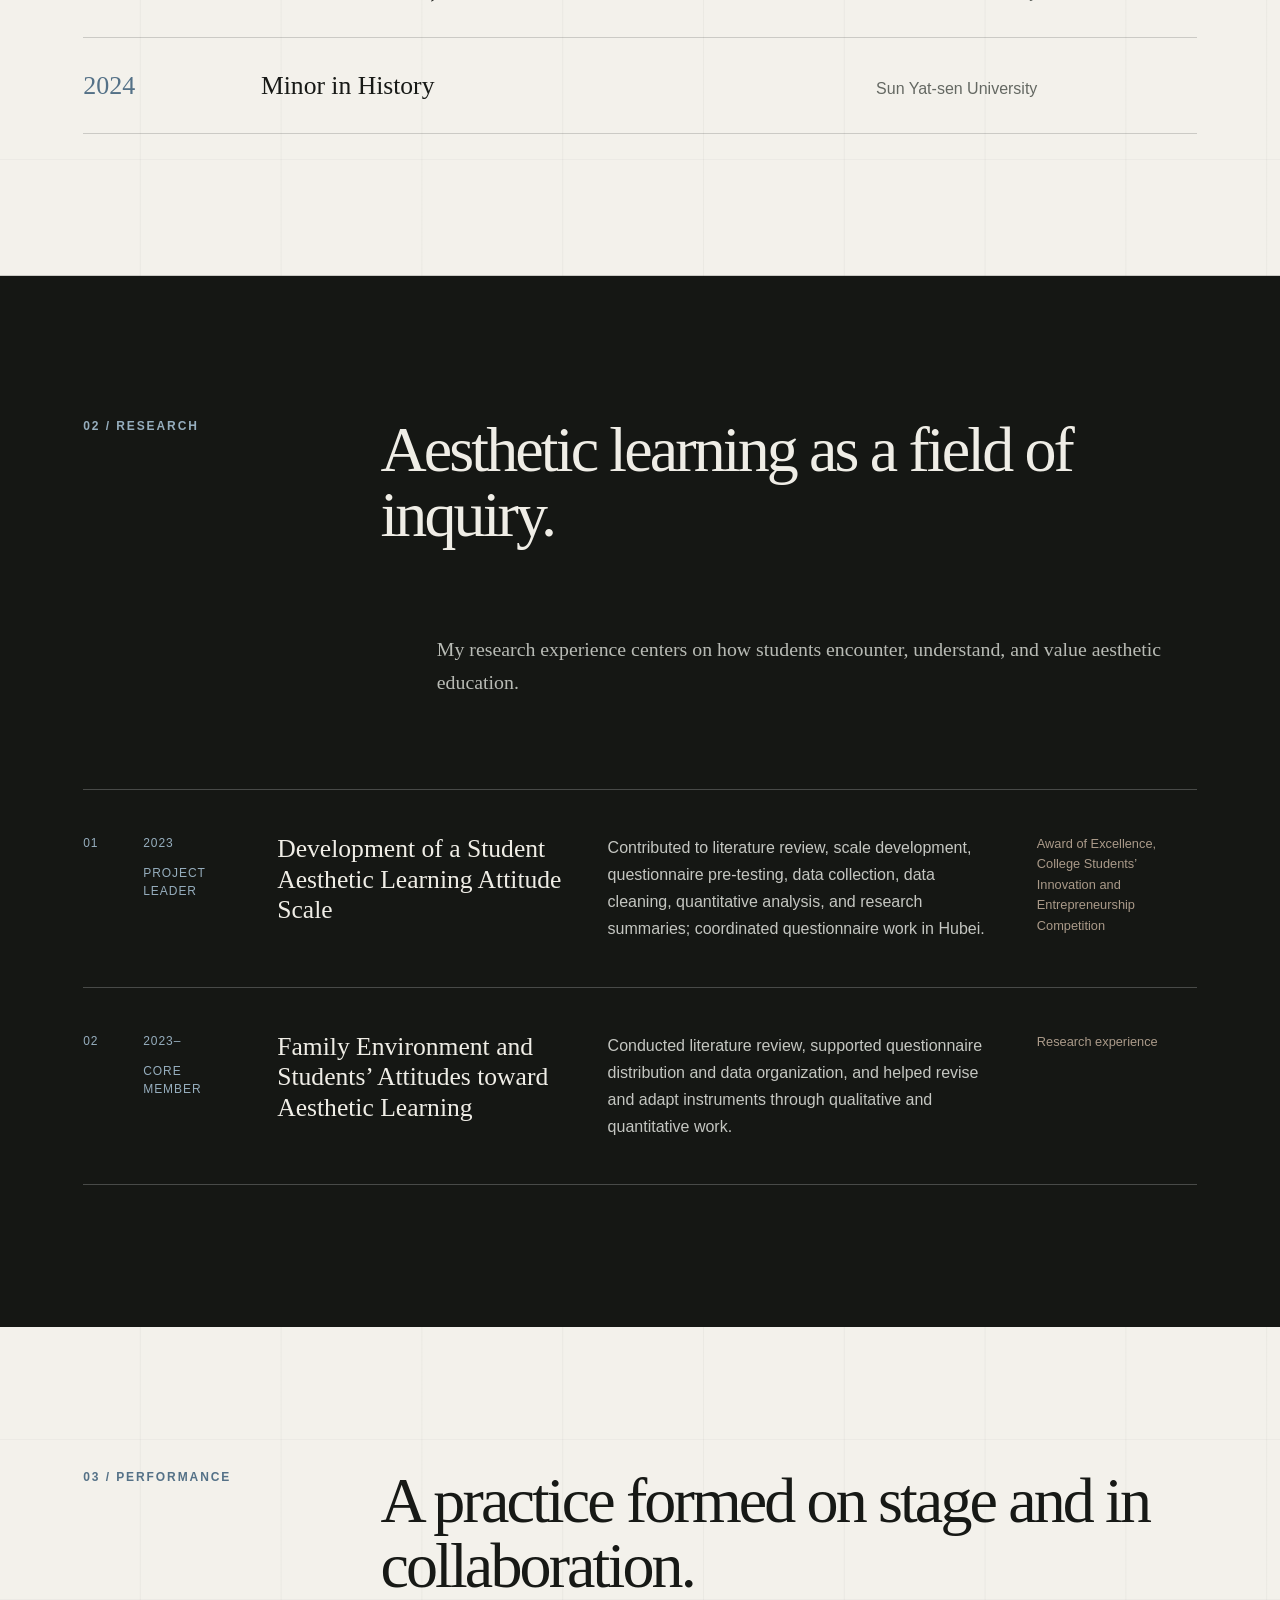
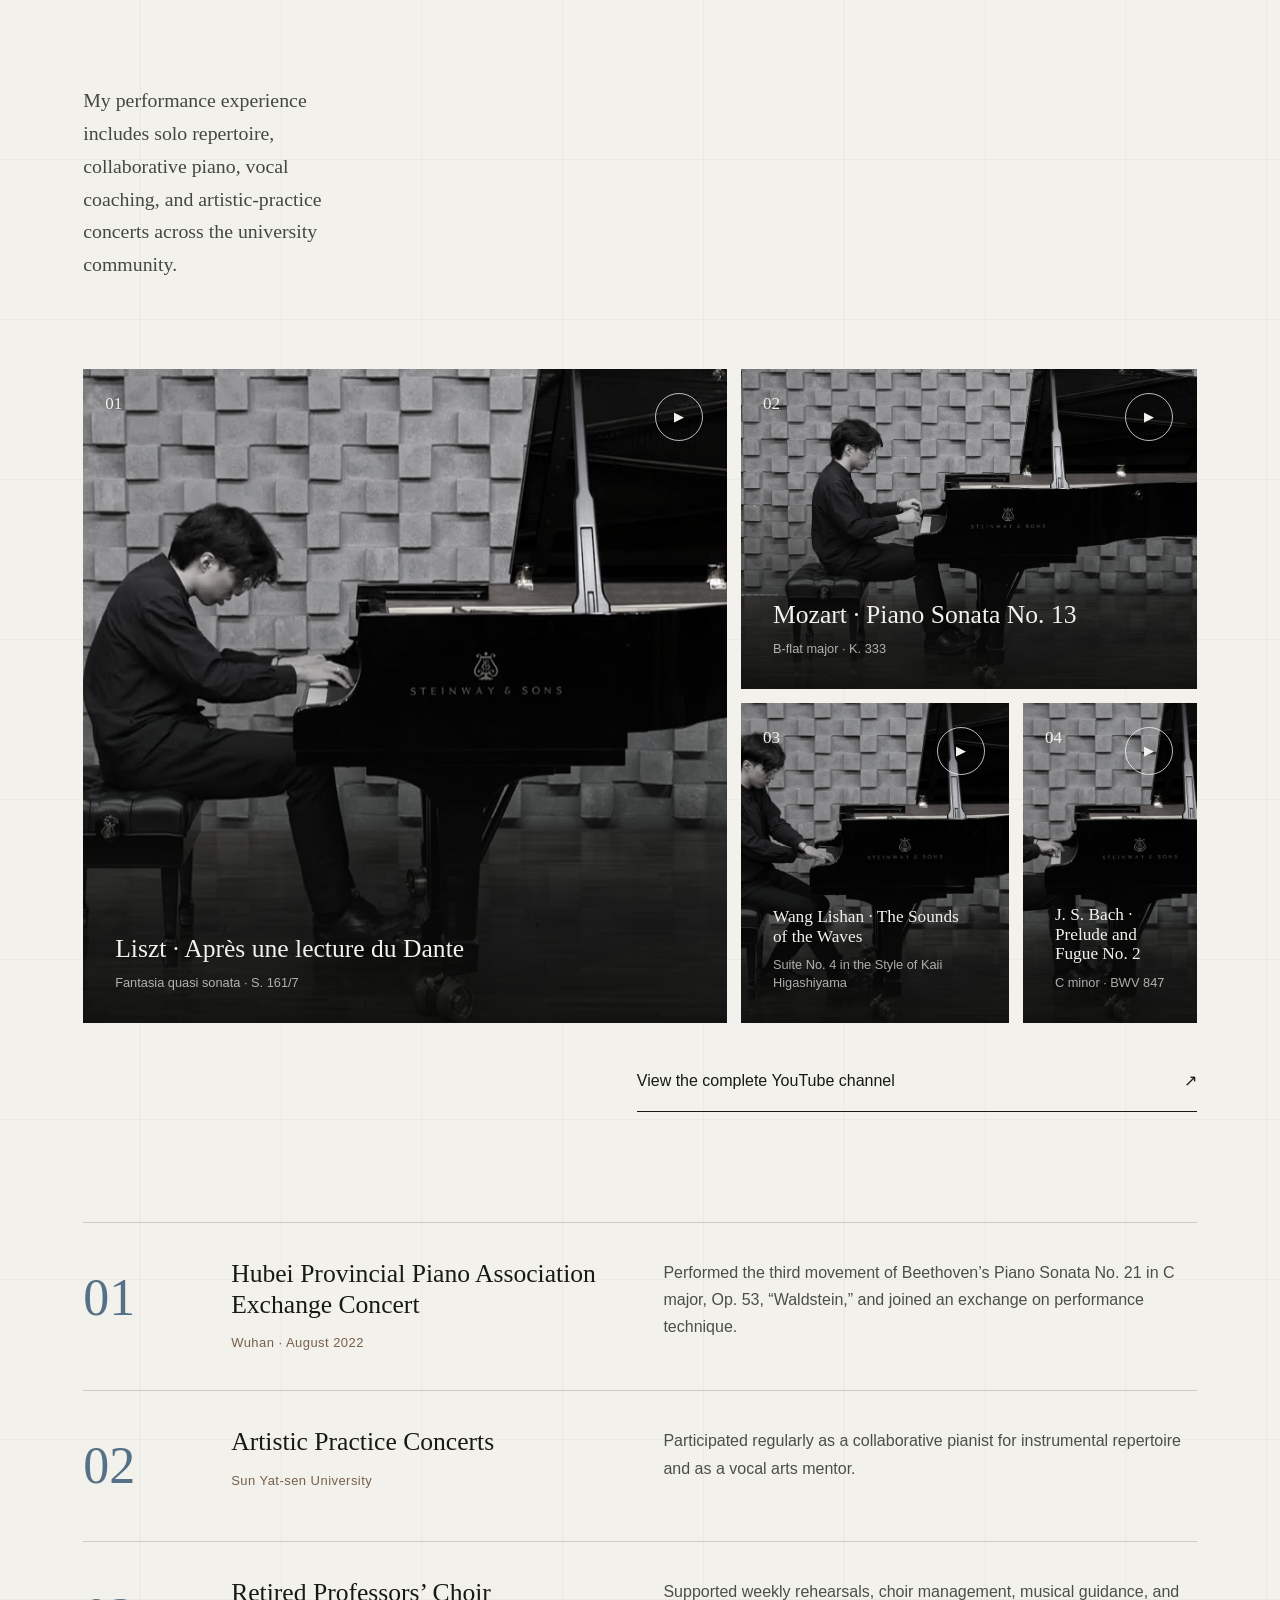
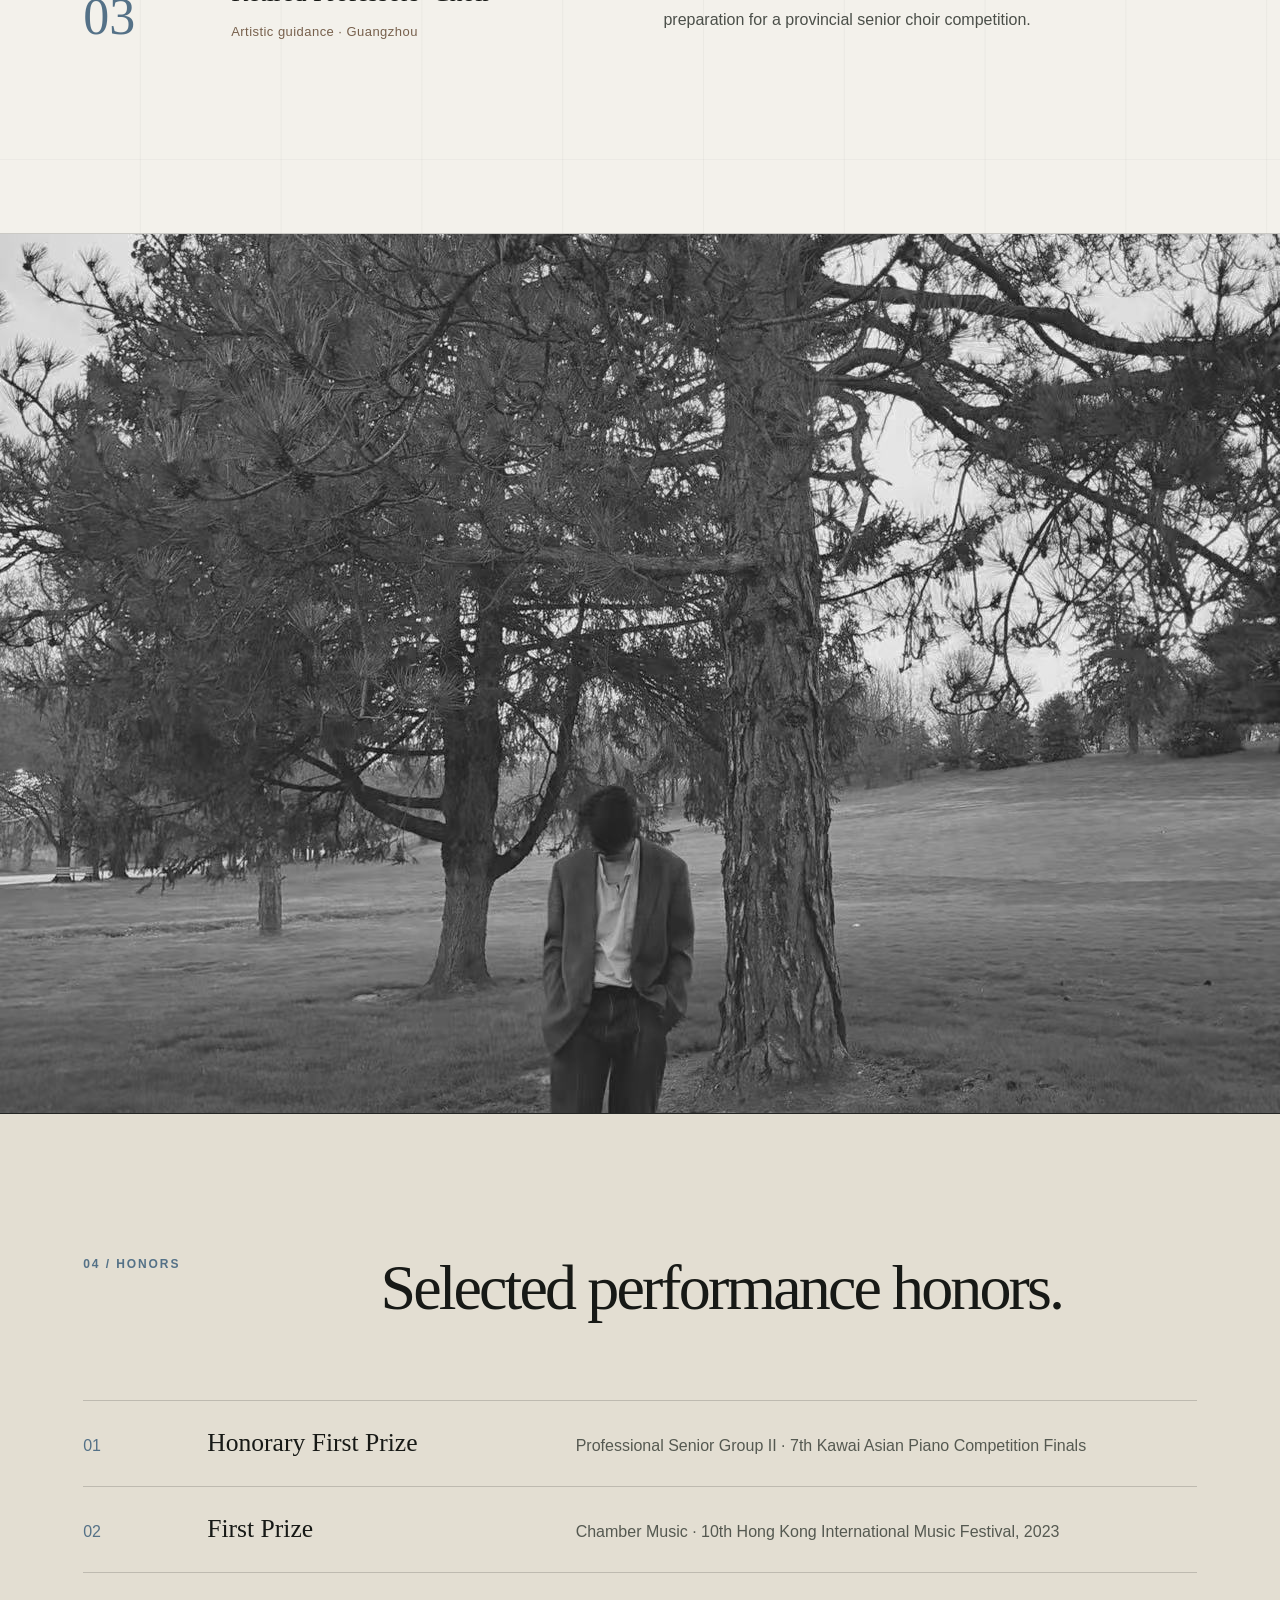
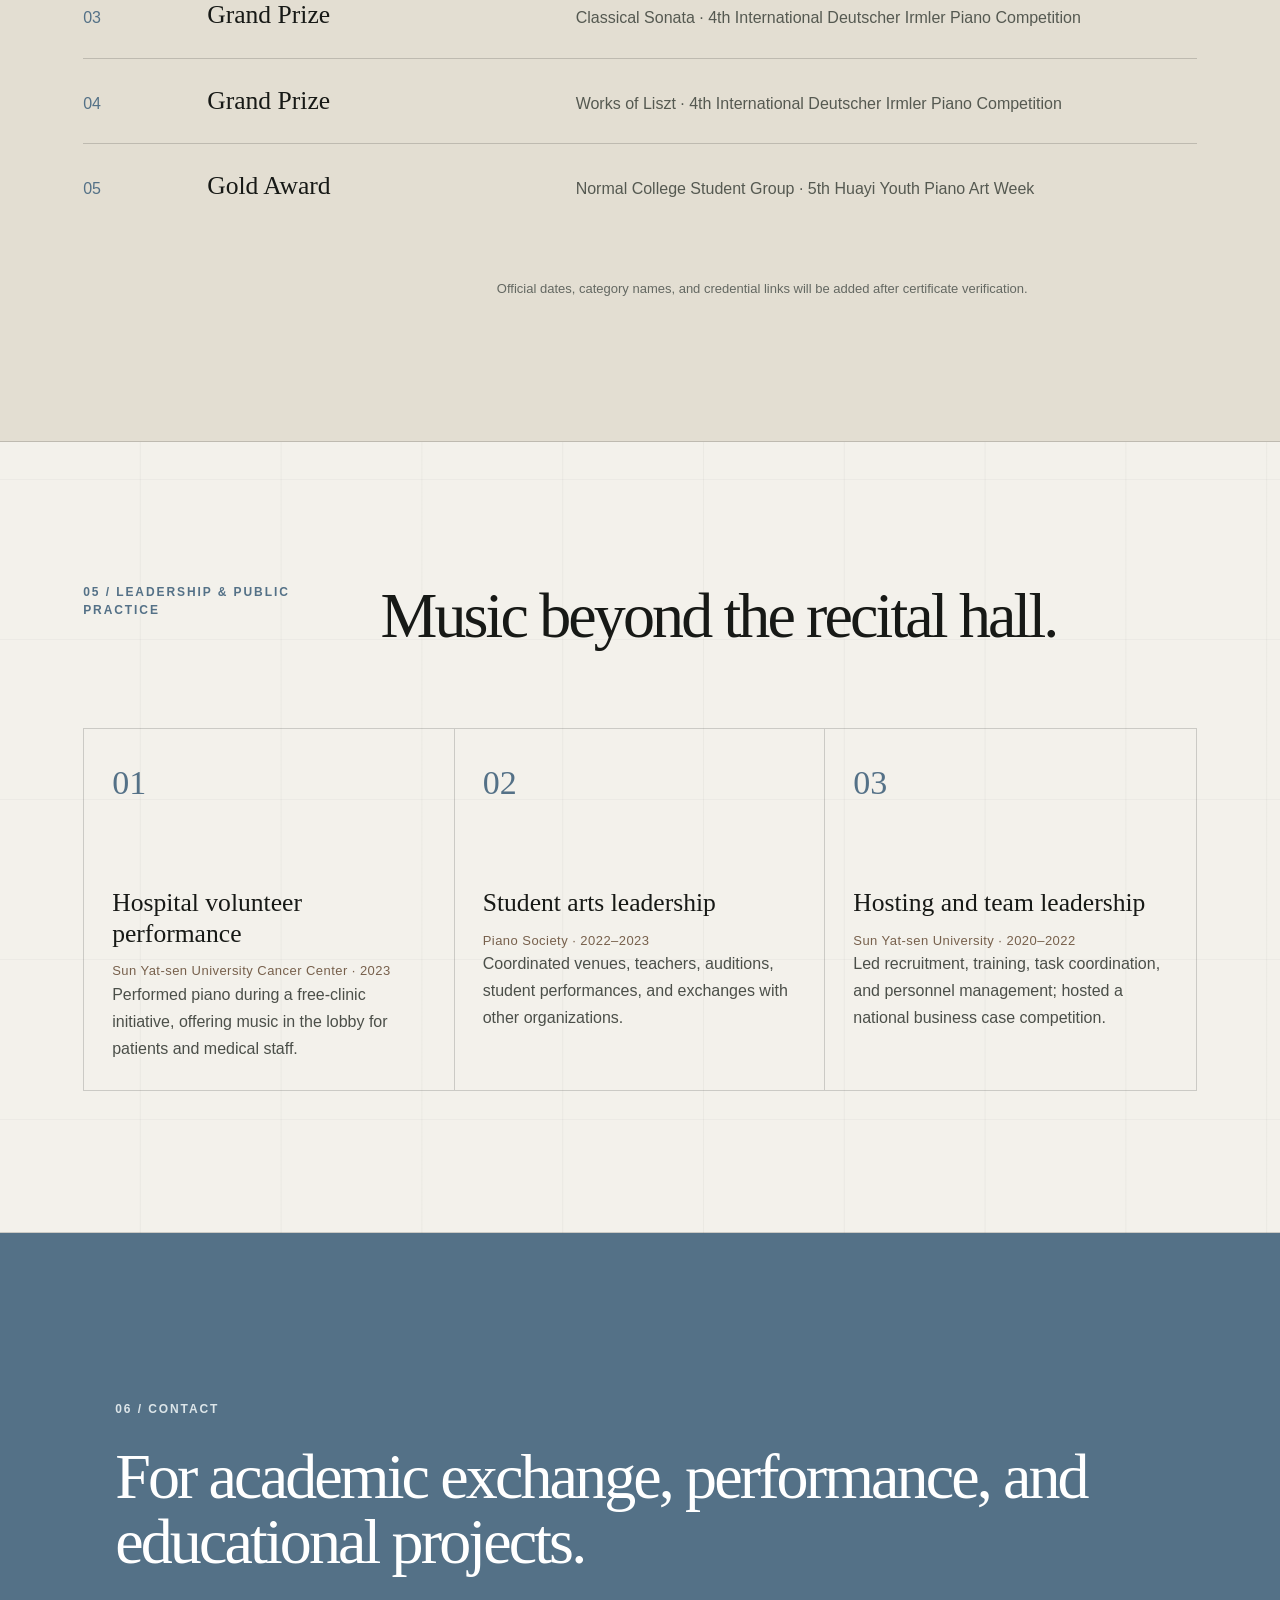
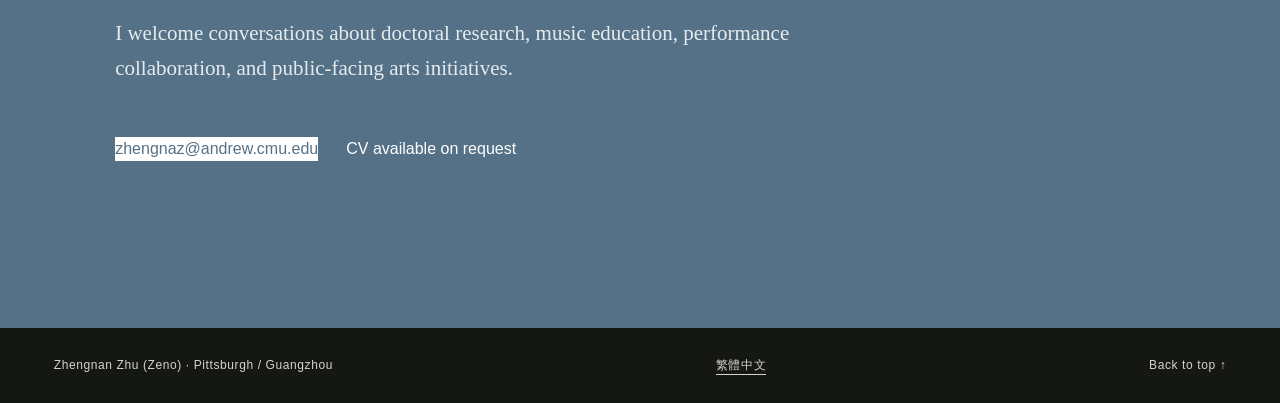
==== commit 750850af: "Add files via upload" ====
--- a/index.html
+++ b/index.html
@@ -1,2 +1,2 @@
-<!DOCTYPE html><html lang="en"><head><meta charSet="utf-8"/><meta name="viewport" content="width=device-width, initial-scale=1"/><link rel="preload" as="image" href="/signature-reference.png"/><link rel="preload" as="image" href="/piano-action.png"/><link rel="preload" as="image" href="/research-notes.png"/><link rel="preload" as="image" href="/rehearsal-room.png"/><link rel="stylesheet" href="/assets/index-DimedIMA.css" data-rsc-css-href="/assets/index-DimedIMA.css" data-precedence="vite-rsc/importer-resources"/><link rel="modulepreload" href="/assets/layout-segment-context-B1r-00is.js" crossorigin=""/><link rel="modulepreload" href="/assets/rolldown-runtime-S-ySWqyJ.js" crossorigin=""/><link rel="modulepreload" href="/assets/index-MEeDdCmL.js" crossorigin=""/><link rel="modulepreload" href="/assets/framework-DjPHiq1u.js" crossorigin=""/><link rel="modulepreload" href="/assets/page-BxylM_Pt.js" crossorigin=""/><title>Zhengnan Zhu (Zeno) — Pianist &amp; Emerging Researcher</title><meta name="description" content="The academic, performance, and public-practice portfolio of Zhengnan Zhu (Zeno)."/><meta property="og:title" content="Zhengnan Zhu (Zeno) — Pianist &amp; Emerging Researcher"/><meta property="og:description" content="Music as practice. Education as inquiry. Explore research, performance, honors, and public practice."/><meta property="og:type" content="website"/><meta property="og:image" content="/og.png"/><meta property="og:image:width" content="1200"/><meta property="og:image:height" content="630"/><meta name="twitter:card" content="summary_large_image"/><meta name="twitter:title" content="Zhengnan Zhu (Zeno) — Pianist &amp; Emerging Researcher"/><meta name="twitter:description" content="Music as practice. Education as inquiry."/><meta name="twitter:image" content="/og.png"/><link rel="shortcut icon" href="/signature-reference.png"/><link rel="icon" href="/signature-reference.png"/><script>self.__VINEXT_RSC_PARAMS__={}</script><script>self.__VINEXT_RSC_NAV__={"pathname":"/","searchParams":[]}</script><link rel="modulepreload" href="/assets/index-MEeDdCmL.js" />
-</head><body><main class="site "><a class="skip-link" href="#main-content">Skip to main content</a><header class="topbar"><a class="brand" href="#top" aria-label="Zhengnan Zhu home"><span class="brand-crop" aria-hidden="true"><img src="/signature-reference.png" alt=""/></span><span class="brand-name">Zhengnan Zhu</span></a><nav aria-label="Primary navigation"><a href="#profile">Profile</a><a href="#research">Research</a><a href="#performance">Performance</a><a href="#honors">Honors</a><a href="#practice">Practice</a><a href="#contact">CV</a></nav><button class="language-toggle" type="button" aria-label="Switch the entire website to Traditional Chinese"><span aria-hidden="true">文 / A</span>繁體中文</button></header><section class="hero" id="top"><div class="hero-copy" id="main-content"><p class="eyebrow">Pianist · Music Educator · Emerging Researcher</p><h1>Music as practice.<br/>Education as inquiry.</h1><p class="hero-intro">I work across classical piano performance, aesthetic education, historical inquiry, and socially engaged musical practice.</p><p class="degree">M.M. in Piano Performance, Carnegie Mellon University</p><div class="hero-actions"><a class="button-primary" href="#profile">Read the academic profile<!-- --> <span aria-hidden="true">→</span></a><a class="text-link" href="#contact">Contact me<!-- --> <span aria-hidden="true">↘</span></a></div></div><div class="hero-index"><div class="image-constellation"><figure class="image-card image-card-piano"><img src="/piano-action.png" alt="The action mechanism inside a grand piano"/><figcaption>01 / <!-- -->Performance</figcaption></figure><figure class="image-card image-card-notes"><img src="/research-notes.png" alt="Research notes and an annotated musical score"/><figcaption>02 / <!-- -->Research</figcaption></figure><figure class="image-card image-card-room"><img src="/rehearsal-room.png" alt="An empty piano rehearsal room"/><figcaption>03 / <!-- -->Public practice</figcaption></figure></div><div class="index-row"><strong>0<!-- -->1</strong><span>Research</span></div><div class="index-row"><strong>0<!-- -->2</strong><span>Performance</span></div><div class="index-row"><strong>0<!-- -->3</strong><span>Public practice</span></div></div><div class="scroll-note" aria-hidden="true">SCROLL / 01—06</div></section><section class="section profile-section" id="profile"><div class="section-heading"><p class="section-kicker">01 / Profile</p><h2>Training shapes the way I listen, study, and serve.</h2></div><p class="section-lead">My formation combines graduate study in piano performance at Carnegie Mellon University with undergraduate study in musical performance and a minor in history at Sun Yat-sen University. Long-term artistic training has become a method: disciplined, collaborative, and attentive to how people learn.</p><div class="fact-list"><article class="fact"><time>2026</time><h3>Master of Music, Piano Performance</h3><p>Carnegie Mellon University</p></article><article class="fact"><time>2024</time><h3>Bachelor of Arts, Musical Performance</h3><p>Sun Yat-sen University</p></article><article class="fact"><time>2024</time><h3>Minor in History</h3><p>Sun Yat-sen University</p></article></div></section><section class="section research-section" id="research"><div class="section-heading inverted"><p class="section-kicker">02 / Research</p><h2>Aesthetic learning as a field of inquiry.</h2><p class="section-lead">My research experience centers on how students encounter, understand, and value aesthetic education.</p></div><div class="project-list"><article class="project"><div class="project-meta"><span>0<!-- -->1</span><time>2023</time><span>Project Leader</span></div><h3>Development of a Student Aesthetic Learning Attitude Scale</h3><p>Contributed to literature review, scale development, questionnaire pre-testing, data collection, data cleaning, quantitative analysis, and research summaries; coordinated questionnaire work in Hubei.</p><small>Award of Excellence, College Students’ Innovation and Entrepreneurship Competition</small></article><article class="project"><div class="project-meta"><span>0<!-- -->2</span><time>2023–</time><span>Core Member</span></div><h3>Family Environment and Students’ Attitudes toward Aesthetic Learning</h3><p>Conducted literature review, supported questionnaire distribution and data organization, and helped revise and adapt instruments through qualitative and quantitative work.</p><small>Research experience</small></article></div></section><section class="section performance-section" id="performance"><div class="section-heading"><p class="section-kicker">03 / Performance</p><h2>A practice formed on stage and in collaboration.</h2><p class="section-lead">My performance experience includes solo repertoire, collaborative piano, vocal coaching, and artistic-practice concerts across the university community.</p></div><div class="performance-list"><article><span class="large-index">0<!-- -->1</span><div><h3>Hubei Provincial Piano Association Exchange Concert</h3><p class="meta">Wuhan · August 2022</p></div><p>Performed the third movement of Beethoven’s Piano Sonata No. 21 in C major, Op. 53, “Waldstein,” and joined an exchange on performance technique.</p></article><article><span class="large-index">0<!-- -->2</span><div><h3>Artistic Practice Concerts</h3><p class="meta">Sun Yat-sen University</p></div><p>Participated regularly as a collaborative pianist for instrumental repertoire and as a vocal arts mentor.</p></article><article><span class="large-index">0<!-- -->3</span><div><h3>Retired Professors’ Choir</h3><p class="meta">Artistic guidance · Guangzhou</p></div><p>Supported weekly rehearsals, choir management, musical guidance, and preparation for a provincial senior choir competition.</p></article></div></section><section class="section honors-section" id="honors"><div class="section-heading"><p class="section-kicker">04 / Honors</p><h2>Selected performance honors.</h2></div><div class="honors-list"><article><span>0<!-- -->1</span><h3>Honorary First Prize</h3><p>Professional Senior Group II · 7th Kawai Asian Piano Competition Finals</p></article><article><span>0<!-- -->2</span><h3>First Prize</h3><p>Chamber Music · 10th Hong Kong International Music Festival, 2023</p></article><article><span>0<!-- -->3</span><h3>Grand Prize</h3><p>Classical Sonata · 4th International Deutscher Irmler Piano Competition</p></article><article><span>0<!-- -->4</span><h3>Grand Prize</h3><p>Works of Liszt · 4th International Deutscher Irmler Piano Competition</p></article><article><span>0<!-- -->5</span><h3>Gold Award</h3><p>Normal College Student Group · 5th Huayi Youth Piano Art Week</p></article></div><p class="verification-note">Official dates, category names, and credential links will be added after certificate verification.</p></section><section class="section practice-section" id="practice"><div class="section-heading"><p class="section-kicker">05 / Leadership &amp; Public Practice</p><h2>Music beyond the recital hall.</h2></div><div class="practice-grid"><article><span>01</span><h3>Hospital volunteer performance</h3><p class="meta">Sun Yat-sen University Cancer Center · 2023</p><p>Performed piano during a free-clinic initiative, offering music in the lobby for patients and medical staff.</p></article><article><span>02</span><h3>Student arts leadership</h3><p class="meta">Piano Society · 2022–2023</p><p>Coordinated venues, teachers, auditions, student performances, and exchanges with other organizations.</p></article><article><span>03</span><h3>Hosting and team leadership</h3><p class="meta">Sun Yat-sen University · 2020–2022</p><p>Led recruitment, training, task coordination, and personnel management; hosted a national business case competition.</p></article></div></section><section class="contact-section" id="contact"><p class="section-kicker">06 / Contact</p><h2>For academic exchange, performance, and educational projects.</h2><p>I welcome conversations about doctoral research, music education, performance collaboration, and public-facing arts initiatives.</p><div class="contact-actions"><a class="button-primary light" href="mailto:zhengnaz@andrew.cmu.edu">zhengnaz@andrew.cmu.edu</a><span>CV available on request</span></div></section><footer><span>Zhengnan Zhu (Zeno) · Pittsburgh / Guangzhou</span><button type="button" aria-label="Switch the entire website to Traditional Chinese">繁體中文</button><a href="#top">Back to top ↑</a></footer></main><script id="_R_">import("/assets/index-MEeDdCmL.js")</script></body></html><script>self.__VINEXT_RSC_CHUNKS__=self.__VINEXT_RSC_CHUNKS__||[];self.__VINEXT_RSC_CHUNKS__.push("2:I[\"96dd10279f8e\",[],\"Children\",1]\n3:I[\"4fb0b0c7d723\",[],\"LayoutSegmentProvider\",1]\n4:I[\"96dd10279f8e\",[],\"Slot\",1]\n5:I[\"8eaf0d269756\",[],\"RedirectBoundary\",1]\n:HL[\"/assets/index-DimedIMA.css\",\"style\"]\n")</script><script>self.__VINEXT_RSC_CHUNKS__=self.__VINEXT_RSC_CHUNKS__||[];self.__VINEXT_RSC_CHUNKS__.push("0:{\"__route\":\"route:/\",\"__interceptionContext\":null,\"__layoutIds\":[\"layout:/\"],\"__rootLayout\":\"/\",\"page:/\":\"$L1\",\"layout:/\":[[[[\"$\",\"link\",\"css:/assets/index-DimedIMA.css\",{\"rel\":\"stylesheet\",\"precedence\":\"vite-rsc/importer-resources\",\"href\":\"/assets/index-DimedIMA.css\",\"data-rsc-css-href\":\"/assets/index-DimedIMA.css\"}],\"$undefined\"],[\"$\",\"html\",null,{\"lang\":\"en\",\"children\":[\"$\",\"body\",null,{\"children\":[\"$\",\"$L2\",null,{}]}]}]],null],\"route:/\":[[[\"$\",\"meta\",null,{\"charSet\":\"utf-8\"}],[[\"$\",\"title\",\"0\",{\"children\":\"Zhengnan Zhu (Zeno) — Pianist \u0026 Emerging Researcher\"}],[\"$\",\"meta\",\"1\",{\"name\":\"description\",\"content\":\"The academic, performance, and public-practice portfolio of Zhengnan Zhu (Zeno).\"}],[\"$\",\"meta\",\"2\",{\"property\":\"og:title\",\"content\":\"Zhengnan Zhu (Zeno) — Pianist \u0026 Emerging Researcher\"}],[\"$\",\"meta\",\"3\",{\"property\":\"og:description\",\"content\":\"Music as practice. Education as inquiry. Explore research, performance, honors, and public practice.\"}],[\"$\",\"meta\",\"4\",{\"property\":\"og:type\",\"content\":\"website\"}],[\"$\",\"meta\",\"5\",{\"property\":\"og:image\",\"content\":\"/og.png\"}],[\"$\",\"meta\",\"6\",{\"property\":\"og:image:width\",\"content\":\"1200\"}],[\"$\",\"meta\",\"7\",{\"property\":\"og:image:height\",\"content\":\"630\"}],[\"$\",\"meta\",\"8\",{\"name\":\"twitter:card\",\"content\":\"summary_large_image\"}],[\"$\",\"meta\",\"9\",{\"name\":\"twitter:title\",\"content\":\"Zhengnan Zhu (Zeno) — Pianist \u0026 Emerging Researcher\"}],[\"$\",\"meta\",\"10\",{\"name\":\"twitter:description\",\"content\":\"Music as practice. Education as inquiry.\"}],[\"$\",\"meta\",\"11\",{\"name\":\"twitter:image\",\"content\":\"/og.png\"}],[\"$\",\"link\",\"12\",{\"rel\":\"shortcut icon\",\"href\":\"/signature-reference.png\"}],[\"$\",\"link\",\"13\",{\"rel\":\"icon\",\"href\":\"/signature-reference.png\"}]],[[\"$\",\"meta\",\"0\",{\"name\":\"viewport\",\"content\":\"width=device-width, initial-scale=1\"}]]],[\"$\",\"$L3\",null,{\"segmentMap\":{\"children\":[]},\"children\":[\"$\",\"$L4\",null,{\"id\":\"layout:/\",\"parallelSlots\":\"$undefined\",\"children\":[\"$\",\"$L5\",null,{\"children\":[\"$\",\"$L3\",null,{\"segmentMap\":{\"children\":[]},\"children\":[\"$\",\"$L4\",null,{\"id\":\"page:/\"}]}]}]}]}]],\"__layoutFlags\":{\"layout:/\":\"s\"},\"__artifactCompatibility\":{\"schemaVersion\":1,\"graphVersion\":\"app-route-graph:4uhn5s1wvoptc\",\"deploymentVersion\":\"cb2b97ef-03e2-48bc-888e-c2e1b247b6af\",\"appElementsSchemaVersion\":1,\"rscPayloadSchemaVersion\":1,\"rootBoundaryId\":\"/\",\"renderEpoch\":null}}\n")</script><script>self.__VINEXT_RSC_CHUNKS__=self.__VINEXT_RSC_CHUNKS__||[];self.__VINEXT_RSC_CHUNKS__.push("6:I[\"6efdf509a785\",[],\"default\",1]\n1:[\"$\",\"$L6\",null,{\"params\":\"$@7\",\"searchParams\":\"$@8\"}]\n")</script><script>self.__VINEXT_RSC_CHUNKS__=self.__VINEXT_RSC_CHUNKS__||[];self.__VINEXT_RSC_CHUNKS__.push("7:{}\n8:{}\n")</script><script>self.__VINEXT_RSC_DONE__=true</script>+<!DOCTYPE html><html lang="en"><head><meta charSet="utf-8"/><meta name="viewport" content="width=device-width, initial-scale=1"/><link rel="preload" as="image" href="/signature-reference.png"/><link rel="preload" as="image" href="/portrait-brick.jpg"/><link rel="preload" as="image" href="/performance-1.jpg"/><link rel="preload" as="image" href="/performance-2.jpg"/><link rel="preload" as="image" href="/performance-3.jpg"/><link rel="preload" as="image" href="/performance-4.jpg"/><link rel="preload" as="image" href="/portrait-tree.jpg"/><link rel="stylesheet" href="/assets/index-BPkZjRMx.css" data-rsc-css-href="/assets/index-BPkZjRMx.css" data-precedence="vite-rsc/importer-resources"/><link rel="modulepreload" href="/assets/layout-segment-context-BQjGQTLa.js" crossorigin=""/><link rel="modulepreload" href="/assets/rolldown-runtime-S-ySWqyJ.js" crossorigin=""/><link rel="modulepreload" href="/assets/index-CXlfAsFD.js" crossorigin=""/><link rel="modulepreload" href="/assets/framework-DjPHiq1u.js" crossorigin=""/><link rel="modulepreload" href="/assets/page-CiIxV_c7.js" crossorigin=""/><title>Zhengnan Zhu (Zeno) — Pianist &amp; Emerging Researcher</title><meta name="description" content="The academic, performance, and public-practice portfolio of Zhengnan Zhu (Zeno)."/><meta property="og:title" content="Zhengnan Zhu (Zeno) — Pianist &amp; Emerging Researcher"/><meta property="og:description" content="Music as practice. Education as inquiry. Explore research, performance, honors, and public practice."/><meta property="og:type" content="website"/><meta property="og:image" content="/og.png"/><meta property="og:image:width" content="1200"/><meta property="og:image:height" content="630"/><meta name="twitter:card" content="summary_large_image"/><meta name="twitter:title" content="Zhengnan Zhu (Zeno) — Pianist &amp; Emerging Researcher"/><meta name="twitter:description" content="Music as practice. Education as inquiry."/><meta name="twitter:image" content="/og.png"/><link rel="shortcut icon" href="/signature-reference.png"/><link rel="icon" href="/signature-reference.png"/><script>self.__VINEXT_RSC_PARAMS__={}</script><script>self.__VINEXT_RSC_NAV__={"pathname":"/","searchParams":[]}</script><link rel="modulepreload" href="/assets/index-CXlfAsFD.js" />
+</head><body><main class="site "><a class="skip-link" href="#main-content">Skip to main content</a><header class="topbar"><a class="brand" href="#top" aria-label="Zhengnan Zhu home"><span class="brand-crop" aria-hidden="true"><img src="/signature-reference.png" alt=""/></span><span class="brand-name">Zhengnan Zhu</span></a><nav aria-label="Primary navigation"><a href="#profile">Profile</a><a href="#research">Research</a><a href="#performance">Performance</a><a href="#honors">Honors</a><a href="#practice">Practice</a><a href="#contact">CV</a></nav><button class="language-toggle" type="button" aria-label="Switch the entire website to Traditional Chinese"><span aria-hidden="true">文 / A</span>繁體中文</button></header><section class="hero" id="top"><div class="hero-copy" id="main-content"><p class="eyebrow">Pianist · Music Educator · Emerging Researcher</p><h1>Music as practice.<br/>Education as inquiry.</h1><p class="hero-intro">I work across classical piano performance, aesthetic education, historical inquiry, and socially engaged musical practice.</p><p class="degree">M.M. in Piano Performance, Carnegie Mellon University</p></div><div class="hero-portrait"><img src="/portrait-brick.jpg" width="1650" height="2200" alt="Portrait of Zhengnan Zhu in sunlight"/><blockquote><p>The noble person remains diligent throughout the day; vigilant at night as if in danger—without fault.</p><cite>The Book of Changes · Qian</cite></blockquote></div></section><section class="section profile-section" id="profile"><div class="section-heading"><p class="section-kicker">01 / Profile</p><h2>Training shapes the way I listen, study, and serve.</h2></div><p class="section-lead">My formation combines graduate study in piano performance at Carnegie Mellon University with undergraduate study in musical performance and a minor in history at Sun Yat-sen University. Long-term artistic training has become a method: disciplined, collaborative, and attentive to how people learn.</p><div class="fact-list"><article class="fact"><time>2026</time><h3>Master of Music, Piano Performance</h3><p>Carnegie Mellon University</p></article><article class="fact"><time>2024</time><h3>Bachelor of Arts, Musical Performance</h3><p>Sun Yat-sen University</p></article><article class="fact"><time>2024</time><h3>Minor in History</h3><p>Sun Yat-sen University</p></article></div></section><section class="section research-section" id="research"><div class="section-heading inverted"><p class="section-kicker">02 / Research</p><h2>Aesthetic learning as a field of inquiry.</h2><p class="section-lead">My research experience centers on how students encounter, understand, and value aesthetic education.</p></div><div class="project-list"><article class="project"><div class="project-meta"><span>0<!-- -->1</span><time>2023</time><span>Project Leader</span></div><h3>Development of a Student Aesthetic Learning Attitude Scale</h3><p>Contributed to literature review, scale development, questionnaire pre-testing, data collection, data cleaning, quantitative analysis, and research summaries; coordinated questionnaire work in Hubei.</p><small>Award of Excellence, College Students’ Innovation and Entrepreneurship Competition</small></article><article class="project"><div class="project-meta"><span>0<!-- -->2</span><time>2023–</time><span>Core Member</span></div><h3>Family Environment and Students’ Attitudes toward Aesthetic Learning</h3><p>Conducted literature review, supported questionnaire distribution and data organization, and helped revise and adapt instruments through qualitative and quantitative work.</p><small>Research experience</small></article></div></section><section class="section performance-section" id="performance"><div class="section-heading"><p class="section-kicker">03 / Performance</p><h2>A practice formed on stage and in collaboration.</h2><p class="section-lead">My performance experience includes solo repertoire, collaborative piano, vocal coaching, and artistic-practice concerts across the university community.</p></div><div class="video-wall"><a class="video-card video-card-1" href="https://www.youtube.com/watch?v=EPO9rGZ8kvA" target="_blank" rel="noreferrer" aria-label="Watch performance: Liszt · Après une lecture du Dante"><img src="/performance-1.jpg" width="1280" height="720" alt=""/><span class="video-play" aria-hidden="true">▶</span><span class="video-number">0<!-- -->1</span><span class="video-copy"><strong>Liszt · Après une lecture du Dante</strong><small>Fantasia quasi sonata · S. 161/7</small></span></a><a class="video-card video-card-2" href="https://www.youtube.com/watch?v=-i7xbx3kZyc" target="_blank" rel="noreferrer" aria-label="Watch performance: Mozart · Piano Sonata No. 13"><img src="/performance-2.jpg" width="1280" height="720" alt=""/><span class="video-play" aria-hidden="true">▶</span><span class="video-number">0<!-- -->2</span><span class="video-copy"><strong>Mozart · Piano Sonata No. 13</strong><small>B-flat major · K. 333</small></span></a><a class="video-card video-card-3" href="https://www.youtube.com/watch?v=8EeickVu0MI" target="_blank" rel="noreferrer" aria-label="Watch performance: Wang Lishan · The Sounds of the Waves"><img src="/performance-3.jpg" width="1280" height="720" alt=""/><span class="video-play" aria-hidden="true">▶</span><span class="video-number">0<!-- -->3</span><span class="video-copy"><strong>Wang Lishan · The Sounds of the Waves</strong><small>Suite No. 4 in the Style of Kaii Higashiyama</small></span></a><a class="video-card video-card-4" href="https://www.youtube.com/watch?v=796WueblWio" target="_blank" rel="noreferrer" aria-label="Watch performance: J. S. Bach · Prelude and Fugue No. 2"><img src="/performance-4.jpg" width="1280" height="720" alt=""/><span class="video-play" aria-hidden="true">▶</span><span class="video-number">0<!-- -->4</span><span class="video-copy"><strong>J. S. Bach · Prelude and Fugue No. 2</strong><small>C minor · BWV 847</small></span></a></div><a class="channel-link" href="https://www.youtube.com/@ZhengnZhu" target="_blank" rel="noreferrer">View the complete YouTube channel<!-- --> <span aria-hidden="true">↗</span></a><div class="performance-list"><article><span class="large-index">0<!-- -->1</span><div><h3>Hubei Provincial Piano Association Exchange Concert</h3><p class="meta">Wuhan · August 2022</p></div><p>Performed the third movement of Beethoven’s Piano Sonata No. 21 in C major, Op. 53, “Waldstein,” and joined an exchange on performance technique.</p></article><article><span class="large-index">0<!-- -->2</span><div><h3>Artistic Practice Concerts</h3><p class="meta">Sun Yat-sen University</p></div><p>Participated regularly as a collaborative pianist for instrumental repertoire and as a vocal arts mentor.</p></article><article><span class="large-index">0<!-- -->3</span><div><h3>Retired Professors’ Choir</h3><p class="meta">Artistic guidance · Guangzhou</p></div><p>Supported weekly rehearsals, choir management, musical guidance, and preparation for a provincial senior choir competition.</p></article></div></section><figure class="portrait-interlude"><img src="/portrait-tree.jpg" width="1280" height="1707" alt="Zhengnan Zhu standing beneath mature trees"/></figure><section class="section honors-section" id="honors"><div class="section-heading"><p class="section-kicker">04 / Honors</p><h2>Selected performance honors.</h2></div><div class="honors-list"><article><span>0<!-- -->1</span><h3>Honorary First Prize</h3><p>Professional Senior Group II · 7th Kawai Asian Piano Competition Finals</p></article><article><span>0<!-- -->2</span><h3>First Prize</h3><p>Chamber Music · 10th Hong Kong International Music Festival, 2023</p></article><article><span>0<!-- -->3</span><h3>Grand Prize</h3><p>Classical Sonata · 4th International Deutscher Irmler Piano Competition</p></article><article><span>0<!-- -->4</span><h3>Grand Prize</h3><p>Works of Liszt · 4th International Deutscher Irmler Piano Competition</p></article><article><span>0<!-- -->5</span><h3>Gold Award</h3><p>Normal College Student Group · 5th Huayi Youth Piano Art Week</p></article></div><p class="verification-note">Official dates, category names, and credential links will be added after certificate verification.</p></section><section class="section practice-section" id="practice"><div class="section-heading"><p class="section-kicker">05 / Leadership &amp; Public Practice</p><h2>Music beyond the recital hall.</h2></div><div class="practice-grid"><article><span>01</span><h3>Hospital volunteer performance</h3><p class="meta">Sun Yat-sen University Cancer Center · 2023</p><p>Performed piano during a free-clinic initiative, offering music in the lobby for patients and medical staff.</p></article><article><span>02</span><h3>Student arts leadership</h3><p class="meta">Piano Society · 2022–2023</p><p>Coordinated venues, teachers, auditions, student performances, and exchanges with other organizations.</p></article><article><span>03</span><h3>Hosting and team leadership</h3><p class="meta">Sun Yat-sen University · 2020–2022</p><p>Led recruitment, training, task coordination, and personnel management; hosted a national business case competition.</p></article></div></section><section class="contact-section" id="contact"><p class="section-kicker">06 / Contact</p><h2>For academic exchange, performance, and educational projects.</h2><p>I welcome conversations about doctoral research, music education, performance collaboration, and public-facing arts initiatives.</p><div class="contact-actions"><a class="button-primary light" href="mailto:zhengnaz@andrew.cmu.edu">zhengnaz@andrew.cmu.edu</a><span>CV available on request</span></div></section><footer><span>Zhengnan Zhu (Zeno) · Pittsburgh / Guangzhou</span><button type="button" aria-label="Switch the entire website to Traditional Chinese">繁體中文</button><a href="#top">Back to top ↑</a></footer></main><script id="_R_">import("/assets/index-CXlfAsFD.js")</script></body></html><script>self.__VINEXT_RSC_CHUNKS__=self.__VINEXT_RSC_CHUNKS__||[];self.__VINEXT_RSC_CHUNKS__.push("2:I[\"96dd10279f8e\",[],\"Children\",1]\n3:I[\"4fb0b0c7d723\",[],\"LayoutSegmentProvider\",1]\n4:I[\"96dd10279f8e\",[],\"Slot\",1]\n5:I[\"8eaf0d269756\",[],\"RedirectBoundary\",1]\n:HL[\"/assets/index-BPkZjRMx.css\",\"style\"]\n")</script><script>self.__VINEXT_RSC_CHUNKS__=self.__VINEXT_RSC_CHUNKS__||[];self.__VINEXT_RSC_CHUNKS__.push("0:{\"__route\":\"route:/\",\"__interceptionContext\":null,\"__layoutIds\":[\"layout:/\"],\"__rootLayout\":\"/\",\"page:/\":\"$L1\",\"layout:/\":[[[[\"$\",\"link\",\"css:/assets/index-BPkZjRMx.css\",{\"rel\":\"stylesheet\",\"precedence\":\"vite-rsc/importer-resources\",\"href\":\"/assets/index-BPkZjRMx.css\",\"data-rsc-css-href\":\"/assets/index-BPkZjRMx.css\"}],\"$undefined\"],[\"$\",\"html\",null,{\"lang\":\"en\",\"children\":[\"$\",\"body\",null,{\"children\":[\"$\",\"$L2\",null,{}]}]}]],null],\"route:/\":[[[\"$\",\"meta\",null,{\"charSet\":\"utf-8\"}],[[\"$\",\"title\",\"0\",{\"children\":\"Zhengnan Zhu (Zeno) — Pianist \u0026 Emerging Researcher\"}],[\"$\",\"meta\",\"1\",{\"name\":\"description\",\"content\":\"The academic, performance, and public-practice portfolio of Zhengnan Zhu (Zeno).\"}],[\"$\",\"meta\",\"2\",{\"property\":\"og:title\",\"content\":\"Zhengnan Zhu (Zeno) — Pianist \u0026 Emerging Researcher\"}],[\"$\",\"meta\",\"3\",{\"property\":\"og:description\",\"content\":\"Music as practice. Education as inquiry. Explore research, performance, honors, and public practice.\"}],[\"$\",\"meta\",\"4\",{\"property\":\"og:type\",\"content\":\"website\"}],[\"$\",\"meta\",\"5\",{\"property\":\"og:image\",\"content\":\"/og.png\"}],[\"$\",\"meta\",\"6\",{\"property\":\"og:image:width\",\"content\":\"1200\"}],[\"$\",\"meta\",\"7\",{\"property\":\"og:image:height\",\"content\":\"630\"}],[\"$\",\"meta\",\"8\",{\"name\":\"twitter:card\",\"content\":\"summary_large_image\"}],[\"$\",\"meta\",\"9\",{\"name\":\"twitter:title\",\"content\":\"Zhengnan Zhu (Zeno) — Pianist \u0026 Emerging Researcher\"}],[\"$\",\"meta\",\"10\",{\"name\":\"twitter:description\",\"content\":\"Music as practice. Education as inquiry.\"}],[\"$\",\"meta\",\"11\",{\"name\":\"twitter:image\",\"content\":\"/og.png\"}],[\"$\",\"link\",\"12\",{\"rel\":\"shortcut icon\",\"href\":\"/signature-reference.png\"}],[\"$\",\"link\",\"13\",{\"rel\":\"icon\",\"href\":\"/signature-reference.png\"}]],[[\"$\",\"meta\",\"0\",{\"name\":\"viewport\",\"content\":\"width=device-width, initial-scale=1\"}]]],[\"$\",\"$L3\",null,{\"segmentMap\":{\"children\":[]},\"children\":[\"$\",\"$L4\",null,{\"id\":\"layout:/\",\"parallelSlots\":\"$undefined\",\"children\":[\"$\",\"$L5\",null,{\"children\":[\"$\",\"$L3\",null,{\"segmentMap\":{\"children\":[]},\"children\":[\"$\",\"$L4\",null,{\"id\":\"page:/\"}]}]}]}]}]],\"__layoutFlags\":{\"layout:/\":\"s\"},\"__artifactCompatibility\":{\"schemaVersion\":1,\"graphVersion\":\"app-route-graph:4uhn5s1wvoptc\",\"deploymentVersion\":\"67b78ef9-a95d-4c10-9362-6d77c20256c7\",\"appElementsSchemaVersion\":1,\"rscPayloadSchemaVersion\":1,\"rootBoundaryId\":\"/\",\"renderEpoch\":null}}\n")</script><script>self.__VINEXT_RSC_CHUNKS__=self.__VINEXT_RSC_CHUNKS__||[];self.__VINEXT_RSC_CHUNKS__.push("6:I[\"6efdf509a785\",[],\"default\",1]\n1:[\"$\",\"$L6\",null,{\"params\":\"$@7\",\"searchParams\":\"$@8\"}]\n")</script><script>self.__VINEXT_RSC_CHUNKS__=self.__VINEXT_RSC_CHUNKS__||[];self.__VINEXT_RSC_CHUNKS__.push("7:{}\n8:{}\n")</script><script>self.__VINEXT_RSC_DONE__=true</script>
--- a/assets/index-BPkZjRMx.css
+++ b/assets/index-BPkZjRMx.css
@@ -0,0 +1,2 @@
+/*! tailwindcss v4.2.1 | MIT License | https://tailwindcss.com */
+@layer theme{:root,:host{--font-sans:ui-sans-serif, system-ui, sans-serif, "Apple Color Emoji", "Segoe UI Emoji", "Segoe UI Symbol", "Noto Color Emoji";--font-mono:ui-monospace, SFMono-Regular, Menlo, Monaco, Consolas, "Liberation Mono", "Courier New", monospace;--spacing:.25rem;--default-font-family:var(--font-sans);--default-mono-font-family:var(--font-mono)}}@layer base{*,:after,:before,::backdrop{box-sizing:border-box;border:0 solid;margin:0;padding:0}::file-selector-button{box-sizing:border-box;border:0 solid;margin:0;padding:0}html,:host{-webkit-text-size-adjust:100%;tab-size:4;line-height:1.5;font-family:var(--default-font-family,ui-sans-serif, system-ui, sans-serif, "Apple Color Emoji", "Segoe UI Emoji", "Segoe UI Symbol", "Noto Color Emoji");font-feature-settings:var(--default-font-feature-settings,normal);font-variation-settings:var(--default-font-variation-settings,normal);-webkit-tap-highlight-color:transparent}hr{height:0;color:inherit;border-top-width:1px}abbr:where([title]){-webkit-text-decoration:underline dotted;text-decoration:underline dotted}h1,h2,h3,h4,h5,h6{font-size:inherit;font-weight:inherit}a{color:inherit;-webkit-text-decoration:inherit;-webkit-text-decoration:inherit;-webkit-text-decoration:inherit;-webkit-text-decoration:inherit;text-decoration:inherit}b,strong{font-weight:bolder}code,kbd,samp,pre{font-family:var(--default-mono-font-family,ui-monospace, SFMono-Regular, Menlo, Monaco, Consolas, "Liberation Mono", "Courier New", monospace);font-feature-settings:var(--default-mono-font-feature-settings,normal);font-variation-settings:var(--default-mono-font-variation-settings,normal);font-size:1em}small{font-size:80%}sub,sup{vertical-align:baseline;font-size:75%;line-height:0;position:relative}sub{bottom:-.25em}sup{top:-.5em}table{text-indent:0;border-color:inherit;border-collapse:collapse}:-moz-focusring{outline:auto}progress{vertical-align:baseline}summary{display:list-item}ol,ul,menu{list-style:none}img,svg,video,canvas,audio,iframe,embed,object{vertical-align:middle;display:block}img,video{max-width:100%;height:auto}button,input,select,optgroup,textarea{font:inherit;font-feature-settings:inherit;font-variation-settings:inherit;letter-spacing:inherit;color:inherit;opacity:1;background-color:#0000;border-radius:0}::file-selector-button{font:inherit;font-feature-settings:inherit;font-variation-settings:inherit;letter-spacing:inherit;color:inherit;opacity:1;background-color:#0000;border-radius:0}:where(select:is([multiple],[size])) optgroup{font-weight:bolder}:where(select:is([multiple],[size])) optgroup option{padding-inline-start:20px}::file-selector-button{margin-inline-end:4px}::placeholder{opacity:1}@supports (not ((-webkit-appearance:-apple-pay-button))) or (contain-intrinsic-size:1px){::placeholder{color:currentColor}@supports (color:color-mix(in lab, red, red)){::placeholder{color:color-mix(in oklab, currentcolor 50%, transparent)}}}textarea{resize:vertical}::-webkit-search-decoration{-webkit-appearance:none}::-webkit-date-and-time-value{min-height:1lh;text-align:inherit}::-webkit-datetime-edit{display:inline-flex}::-webkit-datetime-edit-fields-wrapper{padding:0}::-webkit-datetime-edit{padding-block:0}::-webkit-datetime-edit-year-field{padding-block:0}::-webkit-datetime-edit-month-field{padding-block:0}::-webkit-datetime-edit-day-field{padding-block:0}::-webkit-datetime-edit-hour-field{padding-block:0}::-webkit-datetime-edit-minute-field{padding-block:0}::-webkit-datetime-edit-second-field{padding-block:0}::-webkit-datetime-edit-millisecond-field{padding-block:0}::-webkit-datetime-edit-meridiem-field{padding-block:0}::-webkit-calendar-picker-indicator{line-height:1}:-moz-ui-invalid{box-shadow:none}button,input:where([type=button],[type=reset],[type=submit]){appearance:button}::file-selector-button{appearance:button}::-webkit-inner-spin-button{height:auto}::-webkit-outer-spin-button{height:auto}[hidden]:where(:not([hidden=until-found])){display:none!important}}@layer components;@layer utilities{.relative{position:relative}.start{inset-inline-start:var(--spacing)}.table{display:table}}:root{--paper:#f3f1eb;--paper-strong:#e8e4da;--ink:#171916;--muted:#646862;--fog:#547187;--line:#1719162e;--charcoal:#151714;--brown:#77604c}*{box-sizing:border-box}html{scroll-behavior:smooth}body{background:var(--paper);color:var(--ink);margin:0;font-family:Inter,Helvetica Neue,Arial,sans-serif;overflow:hidden auto}button,a{font:inherit}a{color:inherit;text-decoration:none}button{color:inherit}.site{background:linear-gradient(90deg, transparent calc(100% - 1px), #1719160a 1px), linear-gradient(180deg, transparent calc(100% - 1px), #17191608 1px), var(--paper);background-size:min(11vw,160px) 100%,100% 160px,auto;min-height:100vh}.traditional{letter-spacing:.01em;font-family:Noto Sans TC,PingFang TC,Microsoft JhengHei,sans-serif}.skip-link{z-index:100;background:var(--ink);color:#fff;padding:12px 16px;position:fixed;top:10px;left:10px;transform:translateY(-160%)}.skip-link:focus{transform:translateY(0)}.topbar{z-index:30;border-bottom:1px solid var(--line);-webkit-backdrop-filter:blur(14px);backdrop-filter:blur(14px);background:#f3f1ebed;grid-template-columns:270px 1fr auto;align-items:center;gap:30px;min-height:92px;padding:14px clamp(24px,4.2vw,72px);display:grid;position:sticky;top:0}.brand{align-items:center;gap:14px;width:fit-content;display:inline-flex}.brand-crop{background:#25282a;width:52px;height:52px;display:block;position:relative;overflow:hidden}.brand-crop img{width:213px;max-width:none;position:absolute;top:-5px;left:-10px}.brand-name{letter-spacing:-.01em;font-family:Georgia,Times New Roman,serif;font-size:18px}.topbar nav{scrollbar-width:none;justify-content:space-between;gap:clamp(18px,2.2vw,38px);display:flex;overflow-x:auto}.topbar nav::-webkit-scrollbar{display:none}.topbar nav a{color:#30332f;flex:none;font-size:14px;position:relative}section[id]{scroll-margin-top:104px}.topbar nav a:after{content:"";background:var(--fog);height:1px;transition:right .18s;position:absolute;bottom:-7px;left:0;right:100%}.topbar nav a:hover:after,.topbar nav a:focus-visible:after{right:0}.language-toggle{border:1px solid var(--ink);background:var(--ink);min-height:44px;color:var(--paper);cursor:pointer;align-items:center;gap:10px;padding:0 16px;transition:background .16s,color .16s;display:inline-flex}.language-toggle:hover,.language-toggle:focus-visible{background:var(--fog);border-color:var(--fog)}.language-toggle span{color:#aab7bf;font-size:12px}.hero{border-bottom:1px solid var(--line);overflow-anchor:none;grid-template-columns:minmax(0,1.12fr) minmax(420px,.88fr);align-items:stretch;min-height:calc(100vh - 92px);display:grid;position:relative}.hero-copy{align-self:center;padding:90px clamp(28px,6.5vw,110px)}.eyebrow,.section-kicker{color:var(--fog);letter-spacing:.16em;text-transform:uppercase;margin:0 0 26px;font-size:12px;font-weight:650}.traditional .eyebrow,.traditional .section-kicker{letter-spacing:.12em}.hero h1{letter-spacing:-.055em;max-width:900px;margin:0;font-family:Georgia,Times New Roman,Noto Serif TC,serif;font-size:clamp(58px,6.5vw,116px);font-weight:400;line-height:.96}.traditional .hero h1{letter-spacing:.015em;font-family:Noto Serif TC,Songti TC,PMingLiU,serif;font-size:clamp(54px,5.7vw,98px);line-height:1.12}.hero-intro{color:#383c37;max-width:690px;margin:44px 0 0;font-family:Georgia,Times New Roman,Noto Serif TC,serif;font-size:clamp(19px,1.6vw,27px);line-height:1.55}.degree{color:var(--muted);margin:18px 0 0;font-size:14px}.hero-portrait{border-left:1px solid var(--line);background:#171917;min-height:620px;position:relative;overflow:hidden}.hero-portrait>img{object-fit:cover;object-position:52% 40%;filter:grayscale()contrast(1.04);width:100%;height:100%;min-height:calc(100vh - 92px);display:block}.hero-portrait:after{content:"";background:linear-gradient(#0000 44%,#0a0c0ac7 100%);position:absolute;inset:0}.hero-portrait blockquote{z-index:1;color:#f3f1eb;margin:0;position:absolute;bottom:clamp(28px,5vw,72px);left:clamp(26px,4vw,64px);right:clamp(26px,4vw,64px)}.hero-portrait blockquote p{max-width:620px;margin:0;font-family:Georgia,Times New Roman,Noto Serif TC,serif;font-size:clamp(20px,1.65vw,29px);line-height:1.45}.hero-portrait cite{color:#f3f1ebb3;letter-spacing:.12em;text-transform:uppercase;margin-top:16px;font-size:11px;font-style:normal;display:block}.section{border-bottom:1px solid var(--line);padding:clamp(90px,11vw,180px) clamp(28px,6.5vw,110px)}.section-heading{grid-template-columns:minmax(170px,.32fr) minmax(0,1fr);align-items:start;gap:36px;display:grid}.section-heading h2,.contact-section h2{letter-spacing:-.045em;max-width:1050px;margin:0;font-family:Georgia,Times New Roman,Noto Serif TC,serif;font-size:clamp(44px,5vw,86px);font-weight:400;line-height:1.02}.traditional .section-heading h2,.traditional .contact-section h2{letter-spacing:.01em;font-family:Noto Serif TC,Songti TC,PMingLiU,serif;line-height:1.18}.section-lead{color:#444842;max-width:760px;margin:50px 0 0 auto;font-family:Georgia,Times New Roman,Noto Serif TC,serif;font-size:clamp(18px,1.55vw,25px);line-height:1.65}.fact-list{border-top:1px solid var(--line);margin-top:92px}.fact{border-bottom:1px solid var(--line);grid-template-columns:minmax(90px,.25fr) 1fr minmax(220px,.55fr);align-items:baseline;gap:32px;padding:28px 0;display:grid}.fact time{color:var(--fog);font-family:Georgia,Times New Roman,serif;font-size:26px}.fact h3,.project h3,.performance-list h3,.honors-list h3,.practice-grid h3{margin:0;font-family:Georgia,Times New Roman,Noto Serif TC,serif;font-size:clamp(23px,2vw,34px);font-weight:400;line-height:1.2}.fact p{color:var(--muted);margin:0}.research-section{background:var(--charcoal);color:#efede6}.research-section .section-kicker{color:#96aebe}.research-section .section-lead{color:#b8bbb5;grid-column:2}.project-list{border-top:1px solid #ffffff38;margin-top:90px}.project{border-bottom:1px solid #ffffff38;grid-template-columns:minmax(160px,.3fr) minmax(280px,.9fr) minmax(320px,1.2fr) minmax(160px,.4fr);align-items:start;gap:34px;padding:44px 0;display:grid}.project-meta{color:#96aebe;letter-spacing:.08em;text-transform:uppercase;grid-template-columns:48px 1fr;gap:12px;font-size:12px;display:grid}.project-meta span:last-child{grid-column:2}.project>p{color:#c4c6c1;margin:0;line-height:1.7}.project small{color:#aa9a89;line-height:1.6}.video-wall{grid-template-rows:repeat(2,minmax(230px,25vw));grid-template-columns:repeat(12,1fr);gap:14px;margin-top:88px;display:grid}.video-card{color:#f3f1eb;background:#171917;min-height:0;display:block;position:relative;overflow:hidden}.video-card-1{grid-area:1/1/3/8}.video-card-2{grid-area:1/8/auto/13}.video-card-3{grid-area:2/8/auto/11}.video-card-4{grid-area:2/11/auto/13}.video-card>img{object-fit:cover;filter:grayscale(.78)saturate(.45)contrast(1.03);width:100%;height:100%;transition:transform .5s,filter .3s;display:block}.video-card:after{content:"";background:linear-gradient(#090b0905 35%,#090b09e6 100%);position:absolute;inset:0}.video-card:hover>img,.video-card:focus-visible>img{filter:grayscale(.25)saturate(.78)contrast(1.02);transform:scale(1.025)}.video-play{z-index:2;border:1px solid #ffffffb8;border-radius:50%;place-items:center;width:48px;height:48px;font-size:13px;display:grid;position:absolute;top:24px;right:24px}.video-number{z-index:2;font-family:Georgia,Times New Roman,serif;font-size:17px;position:absolute;top:22px;left:22px}.video-copy{z-index:2;position:absolute;bottom:clamp(20px,2.5vw,38px);left:clamp(20px,2.5vw,38px);right:clamp(20px,2.5vw,38px)}.video-copy strong,.video-copy small{display:block}.video-copy strong{font-family:Georgia,Times New Roman,Noto Serif TC,serif;font-size:clamp(20px,2vw,34px);font-weight:400;line-height:1.13}.video-card-3 .video-copy strong,.video-card-4 .video-copy strong{font-size:clamp(17px,1.35vw,23px)}.video-copy small{color:#f3f1ebb3;margin-top:10px;line-height:1.35}.channel-link{border-bottom:1px solid var(--ink);justify-content:space-between;gap:24px;width:min(100%,560px);margin:28px 0 0 auto;padding:18px 0;display:flex}.performance-list{margin-top:110px}.performance-list article{border-top:1px solid var(--line);grid-template-columns:110px minmax(260px,.85fr) minmax(300px,1.15fr);align-items:start;gap:38px;padding:36px 0;display:grid}.large-index{color:var(--fog);font-family:Georgia,Times New Roman,serif;font-size:52px}.performance-list p{color:#4b4f49;margin:0;line-height:1.7}.meta{letter-spacing:.035em;font-size:13px;color:var(--brown)!important;margin-top:12px!important}.portrait-interlude{border-bottom:1px solid var(--line);background:#272a27;height:min(72vw,880px);margin:0;overflow:hidden}.portrait-interlude img{object-fit:cover;object-position:center 57%;filter:grayscale()contrast(.96);width:100%;height:100%;display:block}.honors-section{background:#e3ded2}.honors-list{margin-top:80px}.honors-list article{border-top:1px solid var(--line);grid-template-columns:90px minmax(220px,.7fr) minmax(320px,1.3fr);align-items:baseline;gap:34px;padding:27px 0;display:grid}.honors-list article>span{color:var(--fog)}.honors-list p{color:#555951;margin:0;line-height:1.55}.verification-note{max-width:700px;color:var(--muted);margin:50px 0 0 auto;font-size:13px;line-height:1.6}.practice-grid{border:1px solid var(--line);grid-template-columns:repeat(3,1fr);gap:0;margin-top:80px;display:grid}.practice-grid article{border-right:1px solid var(--line);min-height:350px;padding:28px}.practice-grid article:last-child{border-right:0}.practice-grid article>span{color:var(--fog);margin-bottom:80px;font-family:Georgia,Times New Roman,serif;font-size:34px;display:block}.practice-grid article>p:last-child{color:#4b4f49;line-height:1.7}.contact-section{background:var(--fog);color:#fff;padding:clamp(100px,13vw,220px) clamp(28px,9vw,150px)}.contact-section .section-kicker{color:#dce5e9}.contact-section h2{max-width:1050px}.contact-section>p:not(.section-kicker){color:#e5ebed;max-width:700px;margin:42px 0 0;font-family:Georgia,Times New Roman,Noto Serif TC,serif;font-size:21px;line-height:1.65}.contact-actions{flex-wrap:wrap;align-items:center;gap:28px;margin-top:52px;display:flex}.button-primary.light{color:var(--fog);background:#fff;border-color:#fff}.button-primary.light:hover,.button-primary.light:focus-visible{background:var(--charcoal);color:#fff;border-color:var(--charcoal)}footer{background:var(--charcoal);color:#d3d4ce;letter-spacing:.05em;justify-content:space-between;gap:24px;padding:28px clamp(24px,4.2vw,72px);font-size:12px;display:flex}footer button{cursor:pointer;background:0 0;border:0;border-bottom:1px solid}:focus-visible{outline-offset:4px;outline:2px solid #6f96b0}@media (width<=1100px){.topbar{grid-template-columns:1fr auto;grid-template-areas:"brand language""nav nav";gap:10px 22px;padding-bottom:12px}.brand{grid-area:brand}.language-toggle{grid-area:language}.topbar nav{grid-area:nav;justify-content:flex-start;gap:26px;width:100%;padding:2px 0 5px;display:flex}.topbar nav a{letter-spacing:.02em;font-size:13px}section[id]{scroll-margin-top:142px}.hero{grid-template-columns:1fr}.hero-portrait{border-left:0;border-top:1px solid var(--line);min-height:auto}.hero-portrait>img{min-height:720px}.project{grid-template-columns:150px 1fr}.project>p,.project small{grid-column:2}.practice-grid{grid-template-columns:1fr}.practice-grid article{border-right:0;border-bottom:1px solid var(--line);min-height:auto}.practice-grid article:last-child{border-bottom:0}.practice-grid article>span{margin-bottom:34px}}@media (width<=720px){.topbar{min-height:112px;padding:12px 18px}.topbar nav{border-top:1px solid var(--line);background:#f3f1ebf5;width:calc(100% + 36px);margin:0 -18px -12px;padding:10px 18px 12px}section[id]{scroll-margin-top:124px}.brand-name{display:none}.brand-crop{width:46px;height:46px}.brand-crop img{width:188px;top:-4px;left:-9px}.language-toggle{padding:0 12px}.language-toggle span{display:none}.hero{min-height:auto}.hero-copy{padding:72px 22px 60px}.hero h1{font-size:clamp(48px,15vw,72px)}.traditional .hero h1{font-size:clamp(42px,12vw,60px)}.hero-portrait{min-height:620px}.hero-portrait>img{object-position:51% 36%;min-height:620px}.hero-portrait blockquote{bottom:30px;left:22px;right:22px}.section{padding:84px 22px}.section-heading{grid-template-columns:1fr;gap:12px}.section-lead,.research-section .section-lead{grid-column:auto;margin:34px 0 0}.fact{grid-template-columns:70px 1fr;gap:10px 18px}.fact p{grid-column:2}.project{grid-template-columns:1fr;gap:24px}.project>p,.project small,.project-meta span:last-child{grid-column:auto}.project-meta{grid-template-columns:44px auto 1fr}.performance-list article{grid-template-columns:68px 1fr;gap:20px}.performance-list article>p{grid-column:2}.large-index{font-size:38px}.video-wall{grid-template-rows:none;grid-template-columns:1fr;gap:10px;margin-top:58px}.video-card-1,.video-card-2,.video-card-3,.video-card-4{grid-area:auto;min-height:310px}.video-copy strong,.video-card-3 .video-copy strong,.video-card-4 .video-copy strong{font-size:25px}.portrait-interlude{height:112vw;max-height:760px}.honors-list article{grid-template-columns:44px 1fr;gap:10px 18px}.honors-list p{grid-column:2}.contact-section{padding:100px 22px}footer{flex-direction:column;padding:28px 22px}}@media (prefers-reduced-motion:reduce){html{scroll-behavior:auto}*,:before,:after{transition-duration:.01ms!important}}
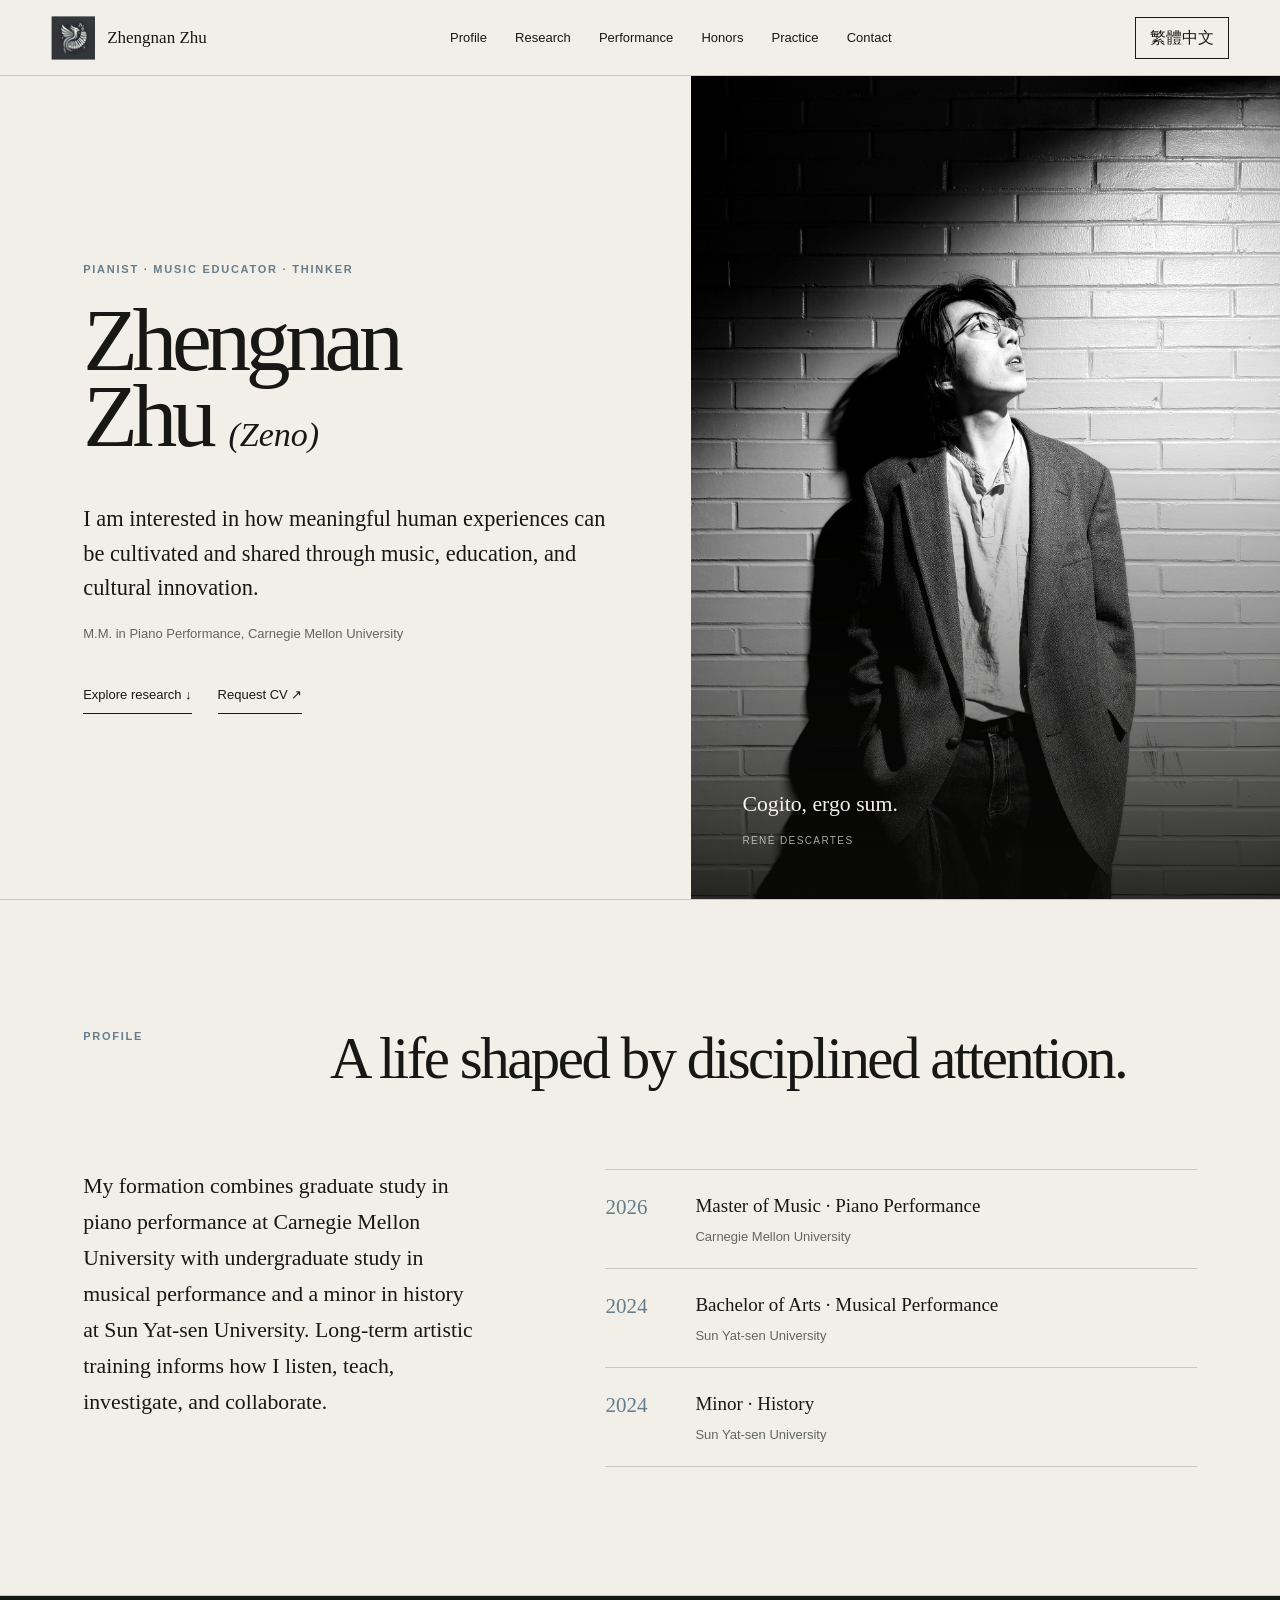
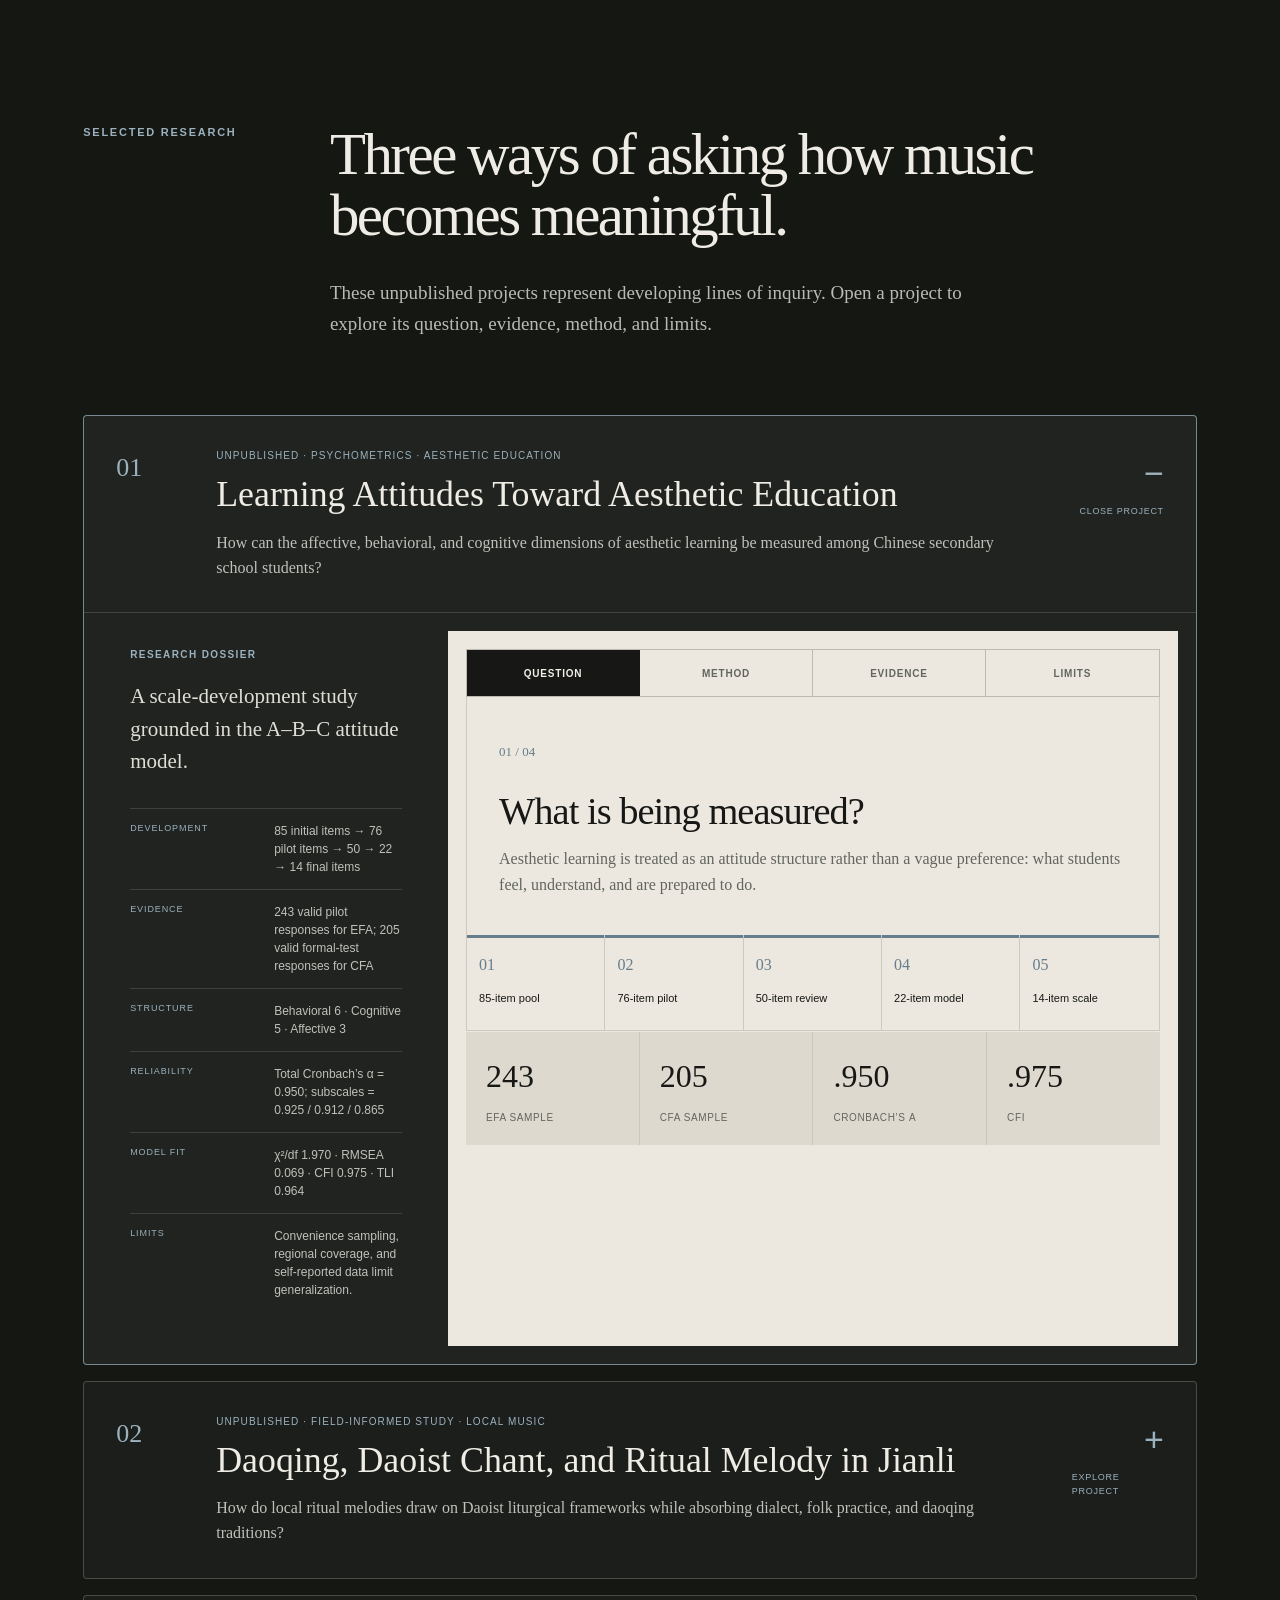
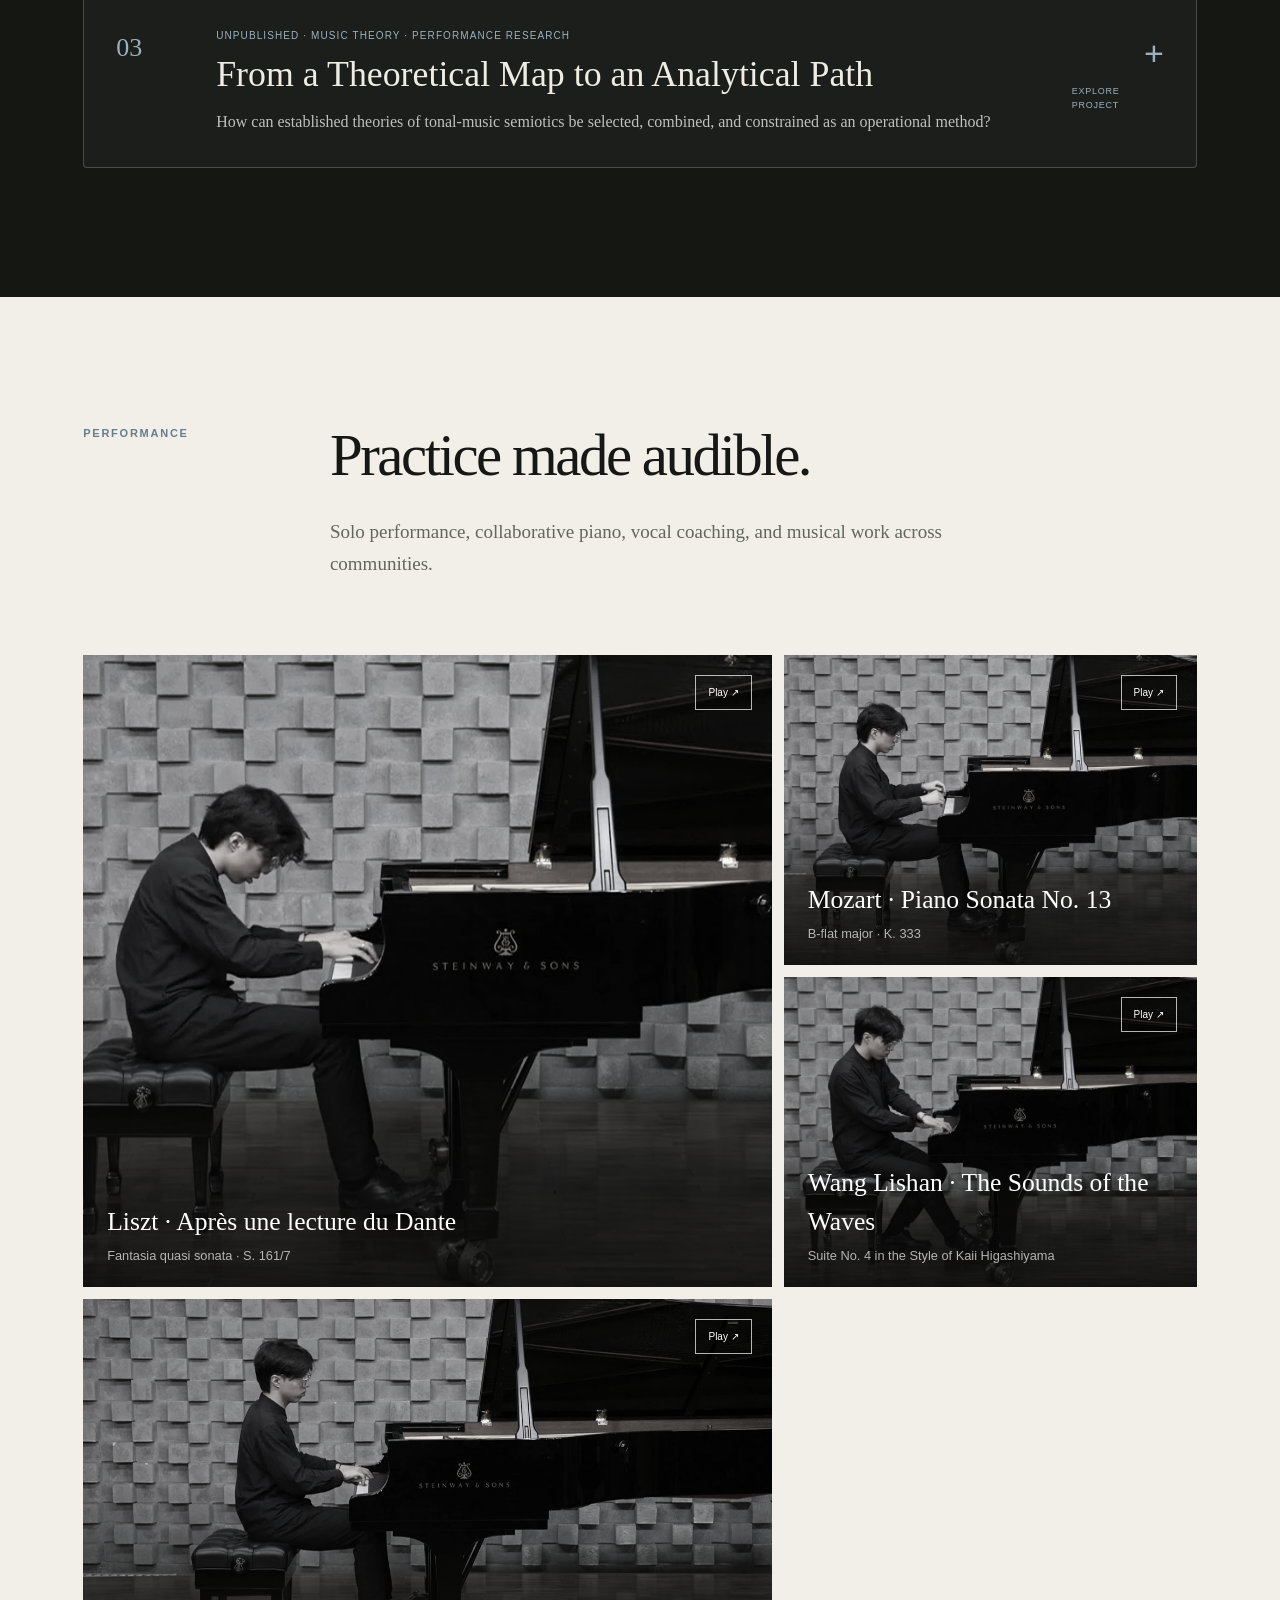
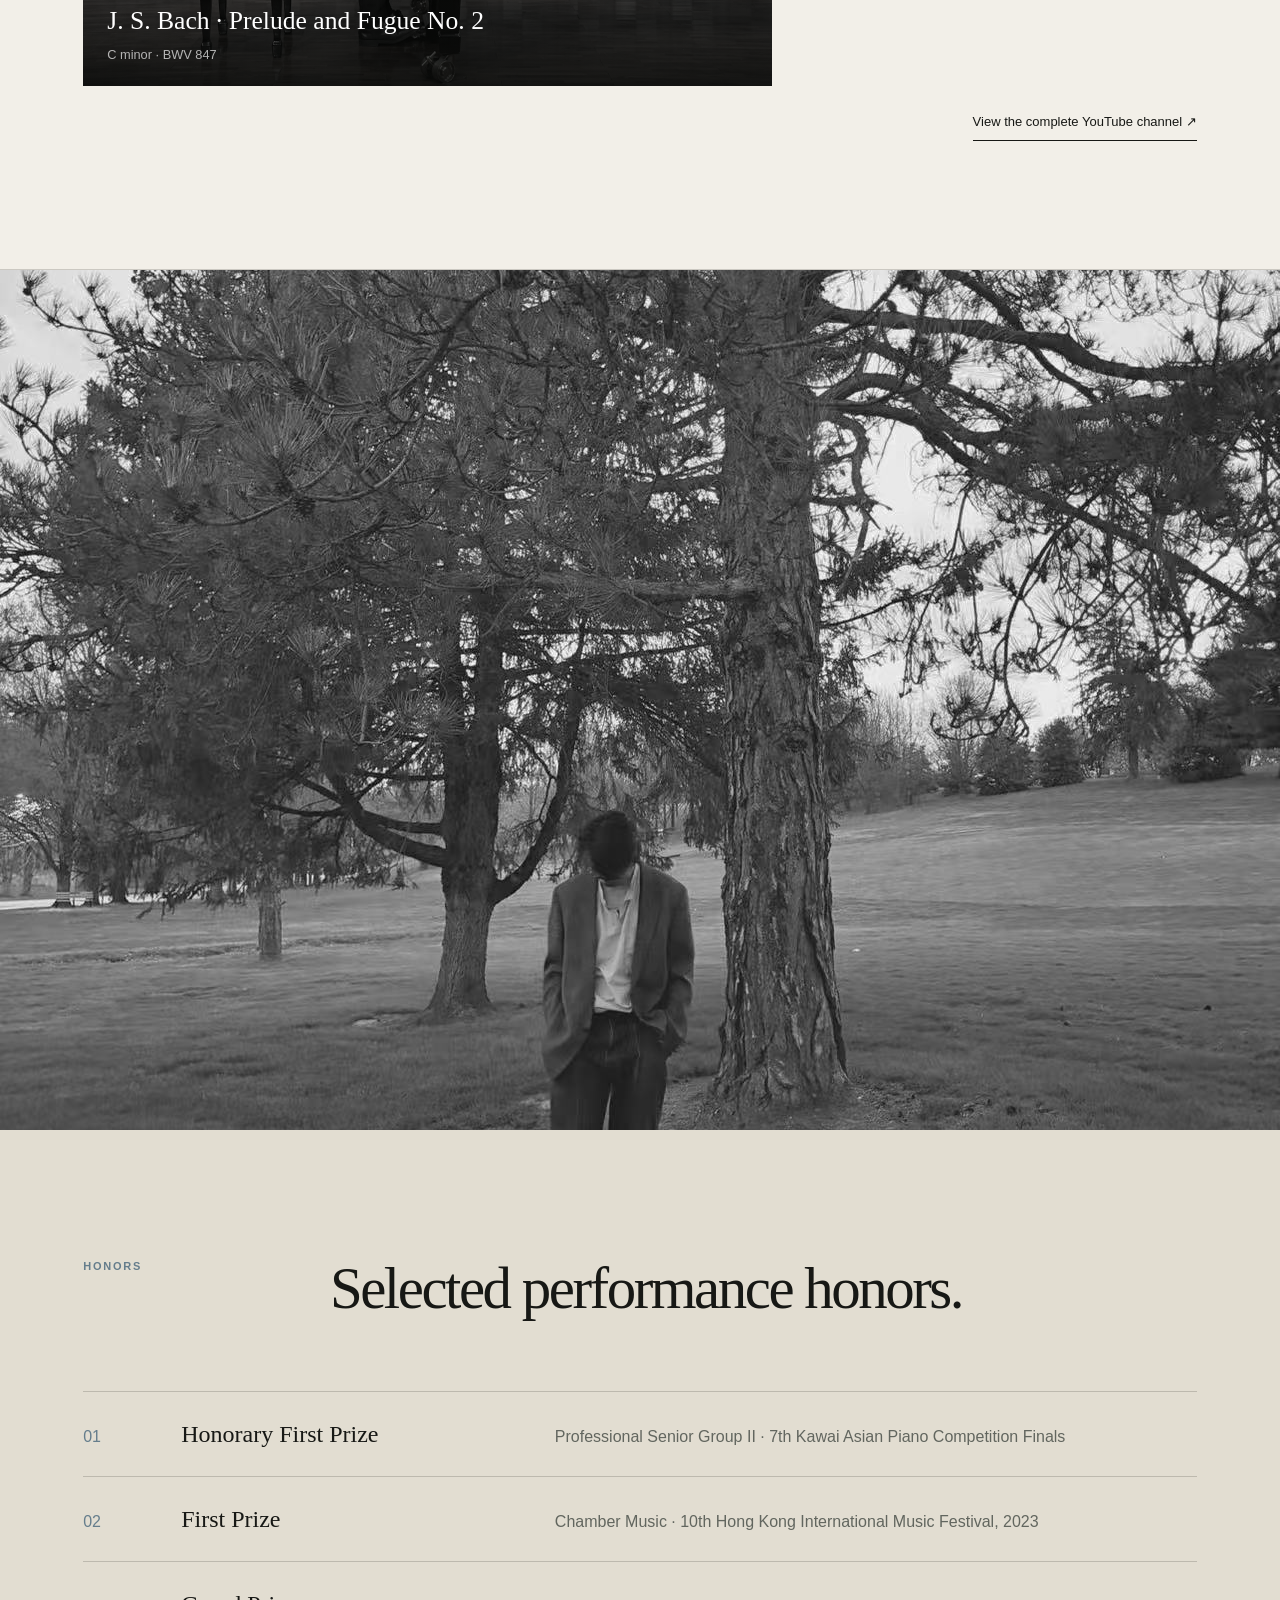
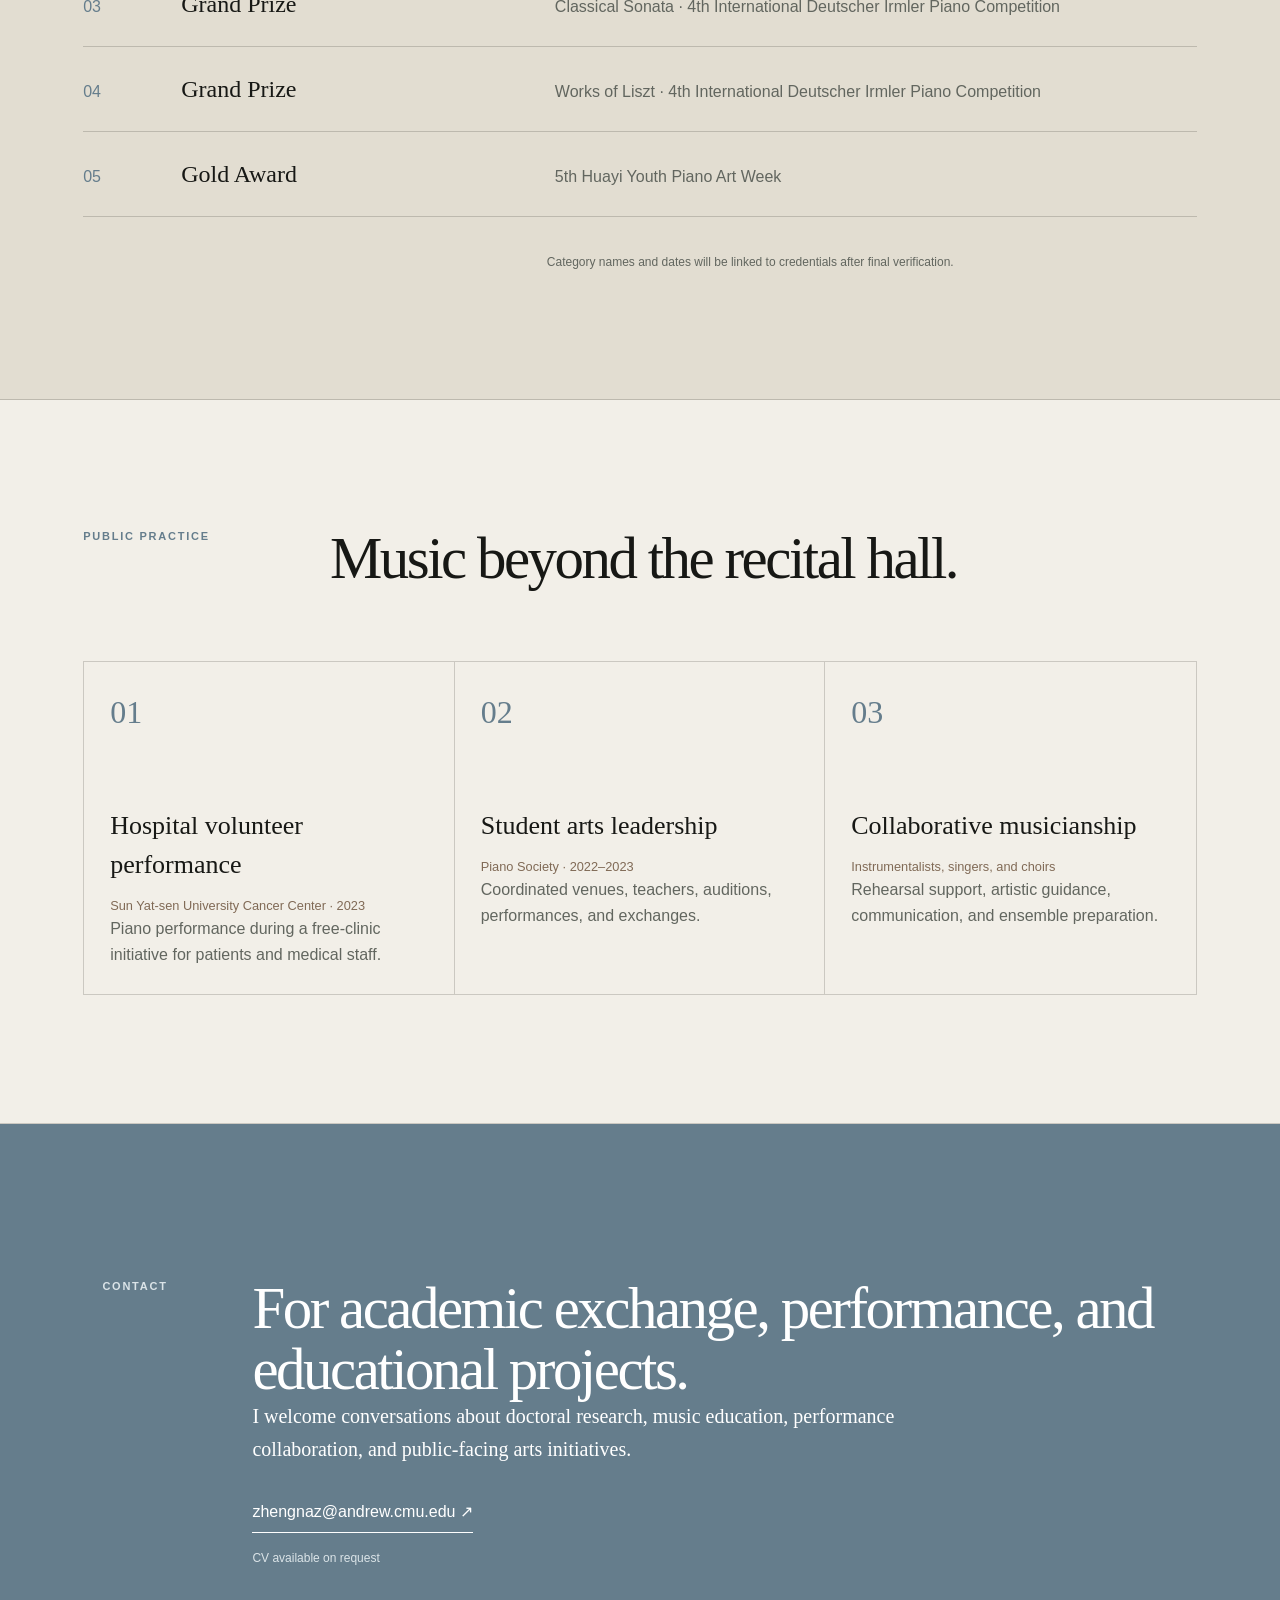
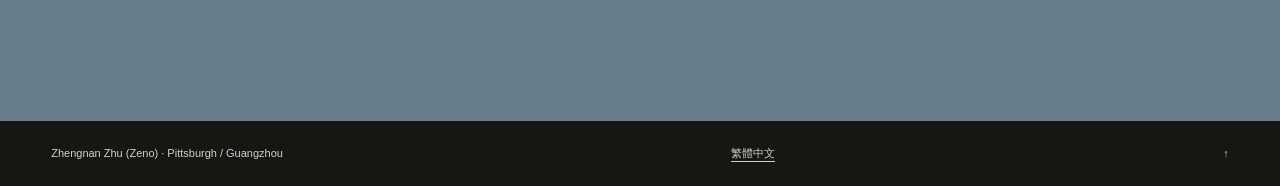
==== commit b59579d1: "Publish interactive research portfolio" ====
--- a/index.html
+++ b/index.html
@@ -1,2 +1,2 @@
-<!DOCTYPE html><html lang="en"><head><meta charSet="utf-8"/><meta name="viewport" content="width=device-width, initial-scale=1"/><link rel="preload" as="image" href="/signature-reference.png"/><link rel="preload" as="image" href="/portrait-brick.jpg"/><link rel="preload" as="image" href="/performance-1.jpg"/><link rel="preload" as="image" href="/performance-2.jpg"/><link rel="preload" as="image" href="/performance-3.jpg"/><link rel="preload" as="image" href="/performance-4.jpg"/><link rel="preload" as="image" href="/portrait-tree.jpg"/><link rel="stylesheet" href="/assets/index-BPkZjRMx.css" data-rsc-css-href="/assets/index-BPkZjRMx.css" data-precedence="vite-rsc/importer-resources"/><link rel="modulepreload" href="/assets/layout-segment-context-BQjGQTLa.js" crossorigin=""/><link rel="modulepreload" href="/assets/rolldown-runtime-S-ySWqyJ.js" crossorigin=""/><link rel="modulepreload" href="/assets/index-CXlfAsFD.js" crossorigin=""/><link rel="modulepreload" href="/assets/framework-DjPHiq1u.js" crossorigin=""/><link rel="modulepreload" href="/assets/page-CiIxV_c7.js" crossorigin=""/><title>Zhengnan Zhu (Zeno) — Pianist &amp; Emerging Researcher</title><meta name="description" content="The academic, performance, and public-practice portfolio of Zhengnan Zhu (Zeno)."/><meta property="og:title" content="Zhengnan Zhu (Zeno) — Pianist &amp; Emerging Researcher"/><meta property="og:description" content="Music as practice. Education as inquiry. Explore research, performance, honors, and public practice."/><meta property="og:type" content="website"/><meta property="og:image" content="/og.png"/><meta property="og:image:width" content="1200"/><meta property="og:image:height" content="630"/><meta name="twitter:card" content="summary_large_image"/><meta name="twitter:title" content="Zhengnan Zhu (Zeno) — Pianist &amp; Emerging Researcher"/><meta name="twitter:description" content="Music as practice. Education as inquiry."/><meta name="twitter:image" content="/og.png"/><link rel="shortcut icon" href="/signature-reference.png"/><link rel="icon" href="/signature-reference.png"/><script>self.__VINEXT_RSC_PARAMS__={}</script><script>self.__VINEXT_RSC_NAV__={"pathname":"/","searchParams":[]}</script><link rel="modulepreload" href="/assets/index-CXlfAsFD.js" />
-</head><body><main class="site "><a class="skip-link" href="#main-content">Skip to main content</a><header class="topbar"><a class="brand" href="#top" aria-label="Zhengnan Zhu home"><span class="brand-crop" aria-hidden="true"><img src="/signature-reference.png" alt=""/></span><span class="brand-name">Zhengnan Zhu</span></a><nav aria-label="Primary navigation"><a href="#profile">Profile</a><a href="#research">Research</a><a href="#performance">Performance</a><a href="#honors">Honors</a><a href="#practice">Practice</a><a href="#contact">CV</a></nav><button class="language-toggle" type="button" aria-label="Switch the entire website to Traditional Chinese"><span aria-hidden="true">文 / A</span>繁體中文</button></header><section class="hero" id="top"><div class="hero-copy" id="main-content"><p class="eyebrow">Pianist · Music Educator · Emerging Researcher</p><h1>Music as practice.<br/>Education as inquiry.</h1><p class="hero-intro">I work across classical piano performance, aesthetic education, historical inquiry, and socially engaged musical practice.</p><p class="degree">M.M. in Piano Performance, Carnegie Mellon University</p></div><div class="hero-portrait"><img src="/portrait-brick.jpg" width="1650" height="2200" alt="Portrait of Zhengnan Zhu in sunlight"/><blockquote><p>The noble person remains diligent throughout the day; vigilant at night as if in danger—without fault.</p><cite>The Book of Changes · Qian</cite></blockquote></div></section><section class="section profile-section" id="profile"><div class="section-heading"><p class="section-kicker">01 / Profile</p><h2>Training shapes the way I listen, study, and serve.</h2></div><p class="section-lead">My formation combines graduate study in piano performance at Carnegie Mellon University with undergraduate study in musical performance and a minor in history at Sun Yat-sen University. Long-term artistic training has become a method: disciplined, collaborative, and attentive to how people learn.</p><div class="fact-list"><article class="fact"><time>2026</time><h3>Master of Music, Piano Performance</h3><p>Carnegie Mellon University</p></article><article class="fact"><time>2024</time><h3>Bachelor of Arts, Musical Performance</h3><p>Sun Yat-sen University</p></article><article class="fact"><time>2024</time><h3>Minor in History</h3><p>Sun Yat-sen University</p></article></div></section><section class="section research-section" id="research"><div class="section-heading inverted"><p class="section-kicker">02 / Research</p><h2>Aesthetic learning as a field of inquiry.</h2><p class="section-lead">My research experience centers on how students encounter, understand, and value aesthetic education.</p></div><div class="project-list"><article class="project"><div class="project-meta"><span>0<!-- -->1</span><time>2023</time><span>Project Leader</span></div><h3>Development of a Student Aesthetic Learning Attitude Scale</h3><p>Contributed to literature review, scale development, questionnaire pre-testing, data collection, data cleaning, quantitative analysis, and research summaries; coordinated questionnaire work in Hubei.</p><small>Award of Excellence, College Students’ Innovation and Entrepreneurship Competition</small></article><article class="project"><div class="project-meta"><span>0<!-- -->2</span><time>2023–</time><span>Core Member</span></div><h3>Family Environment and Students’ Attitudes toward Aesthetic Learning</h3><p>Conducted literature review, supported questionnaire distribution and data organization, and helped revise and adapt instruments through qualitative and quantitative work.</p><small>Research experience</small></article></div></section><section class="section performance-section" id="performance"><div class="section-heading"><p class="section-kicker">03 / Performance</p><h2>A practice formed on stage and in collaboration.</h2><p class="section-lead">My performance experience includes solo repertoire, collaborative piano, vocal coaching, and artistic-practice concerts across the university community.</p></div><div class="video-wall"><a class="video-card video-card-1" href="https://www.youtube.com/watch?v=EPO9rGZ8kvA" target="_blank" rel="noreferrer" aria-label="Watch performance: Liszt · Après une lecture du Dante"><img src="/performance-1.jpg" width="1280" height="720" alt=""/><span class="video-play" aria-hidden="true">▶</span><span class="video-number">0<!-- -->1</span><span class="video-copy"><strong>Liszt · Après une lecture du Dante</strong><small>Fantasia quasi sonata · S. 161/7</small></span></a><a class="video-card video-card-2" href="https://www.youtube.com/watch?v=-i7xbx3kZyc" target="_blank" rel="noreferrer" aria-label="Watch performance: Mozart · Piano Sonata No. 13"><img src="/performance-2.jpg" width="1280" height="720" alt=""/><span class="video-play" aria-hidden="true">▶</span><span class="video-number">0<!-- -->2</span><span class="video-copy"><strong>Mozart · Piano Sonata No. 13</strong><small>B-flat major · K. 333</small></span></a><a class="video-card video-card-3" href="https://www.youtube.com/watch?v=8EeickVu0MI" target="_blank" rel="noreferrer" aria-label="Watch performance: Wang Lishan · The Sounds of the Waves"><img src="/performance-3.jpg" width="1280" height="720" alt=""/><span class="video-play" aria-hidden="true">▶</span><span class="video-number">0<!-- -->3</span><span class="video-copy"><strong>Wang Lishan · The Sounds of the Waves</strong><small>Suite No. 4 in the Style of Kaii Higashiyama</small></span></a><a class="video-card video-card-4" href="https://www.youtube.com/watch?v=796WueblWio" target="_blank" rel="noreferrer" aria-label="Watch performance: J. S. Bach · Prelude and Fugue No. 2"><img src="/performance-4.jpg" width="1280" height="720" alt=""/><span class="video-play" aria-hidden="true">▶</span><span class="video-number">0<!-- -->4</span><span class="video-copy"><strong>J. S. Bach · Prelude and Fugue No. 2</strong><small>C minor · BWV 847</small></span></a></div><a class="channel-link" href="https://www.youtube.com/@ZhengnZhu" target="_blank" rel="noreferrer">View the complete YouTube channel<!-- --> <span aria-hidden="true">↗</span></a><div class="performance-list"><article><span class="large-index">0<!-- -->1</span><div><h3>Hubei Provincial Piano Association Exchange Concert</h3><p class="meta">Wuhan · August 2022</p></div><p>Performed the third movement of Beethoven’s Piano Sonata No. 21 in C major, Op. 53, “Waldstein,” and joined an exchange on performance technique.</p></article><article><span class="large-index">0<!-- -->2</span><div><h3>Artistic Practice Concerts</h3><p class="meta">Sun Yat-sen University</p></div><p>Participated regularly as a collaborative pianist for instrumental repertoire and as a vocal arts mentor.</p></article><article><span class="large-index">0<!-- -->3</span><div><h3>Retired Professors’ Choir</h3><p class="meta">Artistic guidance · Guangzhou</p></div><p>Supported weekly rehearsals, choir management, musical guidance, and preparation for a provincial senior choir competition.</p></article></div></section><figure class="portrait-interlude"><img src="/portrait-tree.jpg" width="1280" height="1707" alt="Zhengnan Zhu standing beneath mature trees"/></figure><section class="section honors-section" id="honors"><div class="section-heading"><p class="section-kicker">04 / Honors</p><h2>Selected performance honors.</h2></div><div class="honors-list"><article><span>0<!-- -->1</span><h3>Honorary First Prize</h3><p>Professional Senior Group II · 7th Kawai Asian Piano Competition Finals</p></article><article><span>0<!-- -->2</span><h3>First Prize</h3><p>Chamber Music · 10th Hong Kong International Music Festival, 2023</p></article><article><span>0<!-- -->3</span><h3>Grand Prize</h3><p>Classical Sonata · 4th International Deutscher Irmler Piano Competition</p></article><article><span>0<!-- -->4</span><h3>Grand Prize</h3><p>Works of Liszt · 4th International Deutscher Irmler Piano Competition</p></article><article><span>0<!-- -->5</span><h3>Gold Award</h3><p>Normal College Student Group · 5th Huayi Youth Piano Art Week</p></article></div><p class="verification-note">Official dates, category names, and credential links will be added after certificate verification.</p></section><section class="section practice-section" id="practice"><div class="section-heading"><p class="section-kicker">05 / Leadership &amp; Public Practice</p><h2>Music beyond the recital hall.</h2></div><div class="practice-grid"><article><span>01</span><h3>Hospital volunteer performance</h3><p class="meta">Sun Yat-sen University Cancer Center · 2023</p><p>Performed piano during a free-clinic initiative, offering music in the lobby for patients and medical staff.</p></article><article><span>02</span><h3>Student arts leadership</h3><p class="meta">Piano Society · 2022–2023</p><p>Coordinated venues, teachers, auditions, student performances, and exchanges with other organizations.</p></article><article><span>03</span><h3>Hosting and team leadership</h3><p class="meta">Sun Yat-sen University · 2020–2022</p><p>Led recruitment, training, task coordination, and personnel management; hosted a national business case competition.</p></article></div></section><section class="contact-section" id="contact"><p class="section-kicker">06 / Contact</p><h2>For academic exchange, performance, and educational projects.</h2><p>I welcome conversations about doctoral research, music education, performance collaboration, and public-facing arts initiatives.</p><div class="contact-actions"><a class="button-primary light" href="mailto:zhengnaz@andrew.cmu.edu">zhengnaz@andrew.cmu.edu</a><span>CV available on request</span></div></section><footer><span>Zhengnan Zhu (Zeno) · Pittsburgh / Guangzhou</span><button type="button" aria-label="Switch the entire website to Traditional Chinese">繁體中文</button><a href="#top">Back to top ↑</a></footer></main><script id="_R_">import("/assets/index-CXlfAsFD.js")</script></body></html><script>self.__VINEXT_RSC_CHUNKS__=self.__VINEXT_RSC_CHUNKS__||[];self.__VINEXT_RSC_CHUNKS__.push("2:I[\"96dd10279f8e\",[],\"Children\",1]\n3:I[\"4fb0b0c7d723\",[],\"LayoutSegmentProvider\",1]\n4:I[\"96dd10279f8e\",[],\"Slot\",1]\n5:I[\"8eaf0d269756\",[],\"RedirectBoundary\",1]\n:HL[\"/assets/index-BPkZjRMx.css\",\"style\"]\n")</script><script>self.__VINEXT_RSC_CHUNKS__=self.__VINEXT_RSC_CHUNKS__||[];self.__VINEXT_RSC_CHUNKS__.push("0:{\"__route\":\"route:/\",\"__interceptionContext\":null,\"__layoutIds\":[\"layout:/\"],\"__rootLayout\":\"/\",\"page:/\":\"$L1\",\"layout:/\":[[[[\"$\",\"link\",\"css:/assets/index-BPkZjRMx.css\",{\"rel\":\"stylesheet\",\"precedence\":\"vite-rsc/importer-resources\",\"href\":\"/assets/index-BPkZjRMx.css\",\"data-rsc-css-href\":\"/assets/index-BPkZjRMx.css\"}],\"$undefined\"],[\"$\",\"html\",null,{\"lang\":\"en\",\"children\":[\"$\",\"body\",null,{\"children\":[\"$\",\"$L2\",null,{}]}]}]],null],\"route:/\":[[[\"$\",\"meta\",null,{\"charSet\":\"utf-8\"}],[[\"$\",\"title\",\"0\",{\"children\":\"Zhengnan Zhu (Zeno) — Pianist \u0026 Emerging Researcher\"}],[\"$\",\"meta\",\"1\",{\"name\":\"description\",\"content\":\"The academic, performance, and public-practice portfolio of Zhengnan Zhu (Zeno).\"}],[\"$\",\"meta\",\"2\",{\"property\":\"og:title\",\"content\":\"Zhengnan Zhu (Zeno) — Pianist \u0026 Emerging Researcher\"}],[\"$\",\"meta\",\"3\",{\"property\":\"og:description\",\"content\":\"Music as practice. Education as inquiry. Explore research, performance, honors, and public practice.\"}],[\"$\",\"meta\",\"4\",{\"property\":\"og:type\",\"content\":\"website\"}],[\"$\",\"meta\",\"5\",{\"property\":\"og:image\",\"content\":\"/og.png\"}],[\"$\",\"meta\",\"6\",{\"property\":\"og:image:width\",\"content\":\"1200\"}],[\"$\",\"meta\",\"7\",{\"property\":\"og:image:height\",\"content\":\"630\"}],[\"$\",\"meta\",\"8\",{\"name\":\"twitter:card\",\"content\":\"summary_large_image\"}],[\"$\",\"meta\",\"9\",{\"name\":\"twitter:title\",\"content\":\"Zhengnan Zhu (Zeno) — Pianist \u0026 Emerging Researcher\"}],[\"$\",\"meta\",\"10\",{\"name\":\"twitter:description\",\"content\":\"Music as practice. Education as inquiry.\"}],[\"$\",\"meta\",\"11\",{\"name\":\"twitter:image\",\"content\":\"/og.png\"}],[\"$\",\"link\",\"12\",{\"rel\":\"shortcut icon\",\"href\":\"/signature-reference.png\"}],[\"$\",\"link\",\"13\",{\"rel\":\"icon\",\"href\":\"/signature-reference.png\"}]],[[\"$\",\"meta\",\"0\",{\"name\":\"viewport\",\"content\":\"width=device-width, initial-scale=1\"}]]],[\"$\",\"$L3\",null,{\"segmentMap\":{\"children\":[]},\"children\":[\"$\",\"$L4\",null,{\"id\":\"layout:/\",\"parallelSlots\":\"$undefined\",\"children\":[\"$\",\"$L5\",null,{\"children\":[\"$\",\"$L3\",null,{\"segmentMap\":{\"children\":[]},\"children\":[\"$\",\"$L4\",null,{\"id\":\"page:/\"}]}]}]}]}]],\"__layoutFlags\":{\"layout:/\":\"s\"},\"__artifactCompatibility\":{\"schemaVersion\":1,\"graphVersion\":\"app-route-graph:4uhn5s1wvoptc\",\"deploymentVersion\":\"67b78ef9-a95d-4c10-9362-6d77c20256c7\",\"appElementsSchemaVersion\":1,\"rscPayloadSchemaVersion\":1,\"rootBoundaryId\":\"/\",\"renderEpoch\":null}}\n")</script><script>self.__VINEXT_RSC_CHUNKS__=self.__VINEXT_RSC_CHUNKS__||[];self.__VINEXT_RSC_CHUNKS__.push("6:I[\"6efdf509a785\",[],\"default\",1]\n1:[\"$\",\"$L6\",null,{\"params\":\"$@7\",\"searchParams\":\"$@8\"}]\n")</script><script>self.__VINEXT_RSC_CHUNKS__=self.__VINEXT_RSC_CHUNKS__||[];self.__VINEXT_RSC_CHUNKS__.push("7:{}\n8:{}\n")</script><script>self.__VINEXT_RSC_DONE__=true</script>+<!DOCTYPE html><html lang="en"><head><meta charSet="utf-8"/><meta name="viewport" content="width=device-width, initial-scale=1"/><link rel="preload" as="image" href="/signature-reference.png"/><link rel="preload" as="image" href="/portrait-brick.jpg"/><link rel="preload" as="image" href="/performance-1.jpg"/><link rel="preload" as="image" href="/performance-2.jpg"/><link rel="preload" as="image" href="/performance-3.jpg"/><link rel="preload" as="image" href="/performance-4.jpg"/><link rel="preload" as="image" href="/portrait-tree.jpg"/><link rel="stylesheet" href="/assets/index-Nl6enbIq.css" data-rsc-css-href="/assets/index-Nl6enbIq.css" data-precedence="vite-rsc/importer-resources"/><link rel="modulepreload" href="/assets/layout-segment-context-CplZoO_C.js" crossorigin=""/><link rel="modulepreload" href="/assets/rolldown-runtime-S-ySWqyJ.js" crossorigin=""/><link rel="modulepreload" href="/assets/index-uq9QWG_d.js" crossorigin=""/><link rel="modulepreload" href="/assets/framework-DjPHiq1u.js" crossorigin=""/><link rel="modulepreload" href="/assets/page-BwJEZMb3.js" crossorigin=""/><title>Zhengnan Zhu (Zeno) — Pianist, Music Educator &amp; Thinker</title><meta name="description" content="Research, performance, education, and public practice by Zhengnan Zhu (Zeno)."/><meta property="og:title" content="Zhengnan Zhu (Zeno) — Pianist, Music Educator &amp; Thinker"/><meta property="og:description" content="Meaningful human experiences cultivated through music, education, and cultural innovation."/><meta property="og:type" content="website"/><meta property="og:image" content="/og.png"/><meta property="og:image:width" content="1200"/><meta property="og:image:height" content="630"/><meta name="twitter:card" content="summary_large_image"/><meta name="twitter:title" content="Zhengnan Zhu (Zeno) — Pianist, Music Educator &amp; Thinker"/><meta name="twitter:description" content="Music, education, cultural innovation, and human experience."/><meta name="twitter:image" content="/og.png"/><link rel="shortcut icon" href="/signature-reference.png"/><link rel="icon" href="/signature-reference.png"/><script>self.__VINEXT_RSC_PARAMS__={}</script><script>self.__VINEXT_RSC_NAV__={"pathname":"/","searchParams":[]}</script><link rel="modulepreload" href="/assets/index-uq9QWG_d.js" />
+</head><body><main class="site "><a class="skip-link" href="#main-content">Skip to main content</a><header class="topbar"><a class="brand" href="#top" aria-label="Zhengnan Zhu home"><span class="brand-crop"><img src="/signature-reference.png" alt=""/></span><span>Zhengnan Zhu</span></a><nav class="" aria-label="Primary navigation"><a href="#profile">Profile</a><a href="#research">Research</a><a href="#performance">Performance</a><a href="#honors">Honors</a><a href="#practice">Practice</a><a href="#contact">Contact</a></nav><div class="top-actions"><button class="language-toggle" aria-label="Switch the entire website to Traditional Chinese">繁體中文</button><button class="menu-toggle" aria-expanded="false">Menu</button></div></header><section class="hero" id="top"><div class="hero-copy" id="main-content"><p class="eyebrow">Pianist · Music Educator · Thinker</p><h1>Zhengnan<br/>Zhu <i>(Zeno)</i></h1><p class="hero-statement">I am interested in how meaningful human experiences can be cultivated and shared through music, education, and cultural innovation.</p><p class="degree">M.M. in Piano Performance, Carnegie Mellon University</p><div class="hero-actions"><a href="#research">Explore research<!-- --> ↓</a><a href="mailto:zhengnaz@andrew.cmu.edu?subject=CV%20Request">Request CV<!-- --> ↗</a></div></div><figure class="hero-portrait"><img src="/portrait-brick.jpg" alt="Portrait of Zhengnan Zhu"/><figcaption><blockquote>Cogito, ergo sum.</blockquote><span>René Descartes</span></figcaption></figure></section><section class="section profile" id="profile"><header class="section-head"><p>Profile</p><h2>A life shaped by disciplined attention.</h2></header><div class="profile-body"><p>My formation combines graduate study in piano performance at Carnegie Mellon University with undergraduate study in musical performance and a minor in history at Sun Yat-sen University. Long-term artistic training informs how I listen, teach, investigate, and collaborate.</p><div class="facts"><article><time>2026</time><div><strong>Master of Music · Piano Performance</strong><span>Carnegie Mellon University</span></div></article><article><time>2024</time><div><strong>Bachelor of Arts · Musical Performance</strong><span>Sun Yat-sen University</span></div></article><article><time>2024</time><div><strong>Minor · History</strong><span>Sun Yat-sen University</span></div></article></div></div></section><section class="section research" id="research"><header class="section-head"><p>Selected research</p><h2>Three ways of asking how music becomes meaningful.</h2><div>These unpublished projects represent developing lines of inquiry. Open a project to explore its question, evidence, method, and limits.</div></header><div class="research-list"><article class="research-card active"><button class="research-trigger" aria-expanded="true" aria-controls="research-panel-0"><span class="research-index">0<!-- -->1</span><span class="research-main"><small>Unpublished<!-- --> · <!-- -->Psychometrics · Aesthetic education</small><strong>Learning Attitudes Toward Aesthetic Education</strong><em>How can the affective, behavioral, and cognitive dimensions of aesthetic learning be measured among Chinese secondary school students?</em></span><span class="research-open" aria-hidden="true">−<small>Close project</small></span></button><div class="research-detail" id="research-panel-0"><div class="research-brief"><span>Research dossier</span><p>A scale-development study grounded in the A–B–C attitude model.</p><dl><div><dt>Development</dt><dd>85 initial items → 76 pilot items → 50 → 22 → 14 final items</dd></div><div><dt>Evidence</dt><dd>243 valid pilot responses for EFA; 205 valid formal-test responses for CFA</dd></div><div><dt>Structure</dt><dd>Behavioral 6 · Cognitive 5 · Affective 3</dd></div><div><dt>Reliability</dt><dd>Total Cronbach’s α = 0.950; subscales = 0.925 / 0.912 / 0.865</dd></div><div><dt>Model fit</dt><dd>χ²/df 1.970 · RMSEA 0.069 · CFI 0.975 · TLI 0.964</dd></div><div><dt>Limits</dt><dd>Convenience sampling, regional coverage, and self-reported data limit generalization.</dd></div></dl></div><div class="research-workbench"><div class="research-tabs" role="tablist" aria-label="Research perspectives"><button role="tab" aria-selected="true">Question</button><button role="tab" aria-selected="false">Method</button><button role="tab" aria-selected="false">Evidence</button><button role="tab" aria-selected="false">Limits</button></div><div class="research-view" role="tabpanel" aria-live="polite"><span class="view-count">0<!-- -->1<!-- --> / 04</span><h3>What is being measured?</h3><p>Aesthetic learning is treated as an attitude structure rather than a vague preference: what students feel, understand, and are prepared to do.</p></div><ol class="research-path" aria-label="Research path"><li class="highlight"><span>01</span>85-item pool</li><li class="highlight"><span>02</span>76-item pilot</li><li class="highlight"><span>03</span>50-item review</li><li class="highlight"><span>04</span>22-item model</li><li class="highlight"><span>05</span>14-item scale</li></ol><div class="research-signals"><div><strong>243</strong><span>EFA sample</span></div><div><strong>205</strong><span>CFA sample</span></div><div><strong>.950</strong><span>Cronbach’s α</span></div><div><strong>.975</strong><span>CFI</span></div></div></div></div></article><article class="research-card"><button class="research-trigger" aria-expanded="false" aria-controls="research-panel-1"><span class="research-index">0<!-- -->2</span><span class="research-main"><small>Unpublished<!-- --> · <!-- -->Field-informed study · Local music</small><strong>Daoqing, Daoist Chant, and Ritual Melody in Jianli</strong><em>How do local ritual melodies draw on Daoist liturgical frameworks while absorbing dialect, folk practice, and daoqing traditions?</em></span><span class="research-open" aria-hidden="true">+<small>Explore project</small></span></button><div class="research-detail" id="research-panel-1" hidden=""><div class="research-brief"><span>Research dossier</span><p>A course paper combining lived observation, interviews, and literature on ritual sound in Hubei.</p><dl><div><dt>Materials</dt><dd>Lived observation · Interviews with local practitioners · Related scholarship</dd></div><div><dt>Focus</dt><dd>The relationship among Daoist chant, daoqing-yugu, and local funerary music</dd></div><div><dt>Working insight</dt><dd>Local ritual music retains a Daoist procedural frame while becoming localized through dialect and folk melodic practice.</dd></div><div><dt>Limits</dt><dd>A small body of field material supports a provisional relationship map, not a comprehensive ethnography.</dd></div></dl></div><div class="research-workbench"><div class="research-tabs" role="tablist" aria-label="Research perspectives"><button role="tab" aria-selected="true">Question</button><button role="tab" aria-selected="false">Materials</button><button role="tab" aria-selected="false">Insight</button><button role="tab" aria-selected="false">Limits</button></div><div class="research-view" role="tabpanel" aria-live="polite"><span class="view-count">0<!-- -->1<!-- --> / 04</span><h3>How does ritual music become local?</h3><p>The project asks how a Daoist procedural frame changes when it is carried through regional speech, funerary practice, and local melodic memory.</p></div><ol class="research-path" aria-label="Research path"><li class="highlight"><span>01</span>Ritual frame</li><li class="highlight"><span>02</span>Daoist chant</li><li class="highlight"><span>03</span>Local dialect</li><li class="highlight"><span>04</span>Folk practice</li><li class="highlight"><span>05</span>Ritual melody</li></ol><div class="research-signals"><div><strong>Field</strong><span>Observation</span></div><div><strong>Voices</strong><span>Interviews</span></div><div><strong>Text</strong><span>Scholarship</span></div><div><strong>Map</strong><span>Provisional</span></div></div></div></div></article><article class="research-card"><button class="research-trigger" aria-expanded="false" aria-controls="research-panel-2"><span class="research-index">0<!-- -->3</span><span class="research-main"><small>Unpublished<!-- --> · <!-- -->Music theory · Performance research</small><strong>From a Theoretical Map to an Analytical Path</strong><em>How can established theories of tonal-music semiotics be selected, combined, and constrained as an operational method?</em></span><span class="research-open" aria-hidden="true">+<small>Explore project</small></span></button><div class="research-detail" id="research-panel-2" hidden=""><div class="research-brief"><span>Research dossier</span><p>A layered framework connecting structural evidence, cultural codes, musical agency, narrative, and interpretation.</p><dl><div><dt>Theorists</dt><dd>Ratner · Agawu · Hatten · Monelle · Tarasti · Molino/Nattiez · Peirce</dd></div><div><dt>Contribution</dt><dd>A concept–function matrix based on analytical object, meaning mechanism, and evidence requirement</dd></div><div><dt>Path</dt><dd>From score facts and tonal structure through topic, gesture, discourse, narrative, and counter-evidence</dd></div><div><dt>Performance</dt><dd>Structural and semiotic judgments are translated into tempo, articulation, touch, phrasing, pedaling, and timbre.</dd></div></dl></div><div class="research-workbench"><div class="research-tabs" role="tablist" aria-label="Research perspectives"><button role="tab" aria-selected="true">Question</button><button role="tab" aria-selected="false">Framework</button><button role="tab" aria-selected="false">Contribution</button><button role="tab" aria-selected="false">Performance</button></div><div class="research-view" role="tabpanel" aria-live="polite"><span class="view-count">0<!-- -->1<!-- --> / 04</span><h3>How can theory become an analytical decision?</h3><p>Instead of accumulating semiotic concepts, the project asks when each theory is useful, what evidence it requires, and where its claims should stop.</p></div><ol class="research-path" aria-label="Research path"><li class="highlight"><span>01</span>Score facts</li><li class="highlight"><span>02</span>Tonal structure</li><li class="highlight"><span>03</span>Topic &amp; gesture</li><li class="highlight"><span>04</span>Narrative test</li><li class="highlight"><span>05</span>Performance choice</li></ol><div class="research-signals"><div><strong>7</strong><span>Theory families</span></div><div><strong>Object</strong><span>What is heard</span></div><div><strong>Mechanism</strong><span>How it means</span></div><div><strong>Evidence</strong><span>Why it holds</span></div></div></div></div></article></div></section><section class="section performance" id="performance"><header class="section-head"><p>Performance</p><h2>Practice made audible.</h2><div>Solo performance, collaborative piano, vocal coaching, and musical work across communities.</div></header><div class="video-wall"><a class="video video-1" href="https://www.youtube.com/watch?v=EPO9rGZ8kvA" target="_blank" rel="noreferrer"><img src="/performance-1.jpg" alt=""/><span class="play">Play ↗</span><strong>Liszt · Après une lecture du Dante</strong><small>Fantasia quasi sonata · S. 161/7</small></a><a class="video video-2" href="https://www.youtube.com/watch?v=-i7xbx3kZyc" target="_blank" rel="noreferrer"><img src="/performance-2.jpg" alt=""/><span class="play">Play ↗</span><strong>Mozart · Piano Sonata No. 13</strong><small>B-flat major · K. 333</small></a><a class="video video-3" href="https://www.youtube.com/watch?v=8EeickVu0MI" target="_blank" rel="noreferrer"><img src="/performance-3.jpg" alt=""/><span class="play">Play ↗</span><strong>Wang Lishan · The Sounds of the Waves</strong><small>Suite No. 4 in the Style of Kaii Higashiyama</small></a><a class="video video-4" href="https://www.youtube.com/watch?v=796WueblWio" target="_blank" rel="noreferrer"><img src="/performance-4.jpg" alt=""/><span class="play">Play ↗</span><strong>J. S. Bach · Prelude and Fugue No. 2</strong><small>C minor · BWV 847</small></a></div><a class="text-link" href="https://www.youtube.com/@ZhengnZhu" target="_blank" rel="noreferrer">View the complete YouTube channel<!-- --> ↗</a></section><figure class="interlude"><img src="/portrait-tree.jpg" alt="Zhengnan Zhu beneath trees"/></figure><section class="section honors" id="honors"><header class="section-head"><p>Honors</p><h2>Selected performance honors.</h2></header><div class="honor-list"><article><span>0<!-- -->1</span><strong>Honorary First Prize</strong><p>Professional Senior Group II · 7th Kawai Asian Piano Competition Finals</p></article><article><span>0<!-- -->2</span><strong>First Prize</strong><p>Chamber Music · 10th Hong Kong International Music Festival, 2023</p></article><article><span>0<!-- -->3</span><strong>Grand Prize</strong><p>Classical Sonata · 4th International Deutscher Irmler Piano Competition</p></article><article><span>0<!-- -->4</span><strong>Grand Prize</strong><p>Works of Liszt · 4th International Deutscher Irmler Piano Competition</p></article><article><span>0<!-- -->5</span><strong>Gold Award</strong><p>5th Huayi Youth Piano Art Week</p></article></div><p class="note">Category names and dates will be linked to credentials after final verification.</p></section><section class="section practice" id="practice"><header class="section-head"><p>Public practice</p><h2>Music beyond the recital hall.</h2></header><div class="practice-list"><article><span>0<!-- -->1</span><div><h3>Hospital volunteer performance</h3><small>Sun Yat-sen University Cancer Center · 2023</small><p>Piano performance during a free-clinic initiative for patients and medical staff.</p></div></article><article><span>0<!-- -->2</span><div><h3>Student arts leadership</h3><small>Piano Society · 2022–2023</small><p>Coordinated venues, teachers, auditions, performances, and exchanges.</p></div></article><article><span>0<!-- -->3</span><div><h3>Collaborative musicianship</h3><small>Instrumentalists, singers, and choirs</small><p>Rehearsal support, artistic guidance, communication, and ensemble preparation.</p></div></article></div></section><section class="contact" id="contact"><p>Contact</p><h2>For academic exchange, performance, and educational projects.</h2><div><p>I welcome conversations about doctoral research, music education, performance collaboration, and public-facing arts initiatives.</p><a href="mailto:zhengnaz@andrew.cmu.edu">zhengnaz@andrew.cmu.edu ↗</a><span>CV available on request</span></div></section><footer><span>Zhengnan Zhu (Zeno) · Pittsburgh / Guangzhou</span><button>繁體中文</button><a href="#top">↑</a></footer></main><script id="_R_">import("/assets/index-uq9QWG_d.js")</script></body></html><script>self.__VINEXT_RSC_CHUNKS__=self.__VINEXT_RSC_CHUNKS__||[];self.__VINEXT_RSC_CHUNKS__.push("2:I[\"96dd10279f8e\",[],\"Children\",1]\n3:I[\"4fb0b0c7d723\",[],\"LayoutSegmentProvider\",1]\n4:I[\"96dd10279f8e\",[],\"Slot\",1]\n5:I[\"8eaf0d269756\",[],\"RedirectBoundary\",1]\n:HL[\"/assets/index-Nl6enbIq.css\",\"style\"]\n")</script><script>self.__VINEXT_RSC_CHUNKS__=self.__VINEXT_RSC_CHUNKS__||[];self.__VINEXT_RSC_CHUNKS__.push("0:{\"__route\":\"route:/\",\"__interceptionContext\":null,\"__layoutIds\":[\"layout:/\"],\"__rootLayout\":\"/\",\"page:/\":\"$L1\",\"layout:/\":[[[[\"$\",\"link\",\"css:/assets/index-Nl6enbIq.css\",{\"rel\":\"stylesheet\",\"precedence\":\"vite-rsc/importer-resources\",\"href\":\"/assets/index-Nl6enbIq.css\",\"data-rsc-css-href\":\"/assets/index-Nl6enbIq.css\"}],\"$undefined\"],[\"$\",\"html\",null,{\"lang\":\"en\",\"children\":[\"$\",\"body\",null,{\"children\":[\"$\",\"$L2\",null,{}]}]}]],null],\"route:/\":[[[\"$\",\"meta\",null,{\"charSet\":\"utf-8\"}],[[\"$\",\"title\",\"0\",{\"children\":\"Zhengnan Zhu (Zeno) — Pianist, Music Educator \u0026 Thinker\"}],[\"$\",\"meta\",\"1\",{\"name\":\"description\",\"content\":\"Research, performance, education, and public practice by Zhengnan Zhu (Zeno).\"}],[\"$\",\"meta\",\"2\",{\"property\":\"og:title\",\"content\":\"Zhengnan Zhu (Zeno) — Pianist, Music Educator \u0026 Thinker\"}],[\"$\",\"meta\",\"3\",{\"property\":\"og:description\",\"content\":\"Meaningful human experiences cultivated through music, education, and cultural innovation.\"}],[\"$\",\"meta\",\"4\",{\"property\":\"og:type\",\"content\":\"website\"}],[\"$\",\"meta\",\"5\",{\"property\":\"og:image\",\"content\":\"/og.png\"}],[\"$\",\"meta\",\"6\",{\"property\":\"og:image:width\",\"content\":\"1200\"}],[\"$\",\"meta\",\"7\",{\"property\":\"og:image:height\",\"content\":\"630\"}],[\"$\",\"meta\",\"8\",{\"name\":\"twitter:card\",\"content\":\"summary_large_image\"}],[\"$\",\"meta\",\"9\",{\"name\":\"twitter:title\",\"content\":\"Zhengnan Zhu (Zeno) — Pianist, Music Educator \u0026 Thinker\"}],[\"$\",\"meta\",\"10\",{\"name\":\"twitter:description\",\"content\":\"Music, education, cultural innovation, and human experience.\"}],[\"$\",\"meta\",\"11\",{\"name\":\"twitter:image\",\"content\":\"/og.png\"}],[\"$\",\"link\",\"12\",{\"rel\":\"shortcut icon\",\"href\":\"/signature-reference.png\"}],[\"$\",\"link\",\"13\",{\"rel\":\"icon\",\"href\":\"/signature-reference.png\"}]],[[\"$\",\"meta\",\"0\",{\"name\":\"viewport\",\"content\":\"width=device-width, initial-scale=1\"}]]],[\"$\",\"$L3\",null,{\"segmentMap\":{\"children\":[]},\"children\":[\"$\",\"$L4\",null,{\"id\":\"layout:/\",\"parallelSlots\":\"$undefined\",\"children\":[\"$\",\"$L5\",null,{\"children\":[\"$\",\"$L3\",null,{\"segmentMap\":{\"children\":[]},\"children\":[\"$\",\"$L4\",null,{\"id\":\"page:/\"}]}]}]}]}]],\"__layoutFlags\":{\"layout:/\":\"s\"},\"__artifactCompatibility\":{\"schemaVersion\":1,\"graphVersion\":\"app-route-graph:4uhn5s1wvoptc\",\"deploymentVersion\":\"de4fe539-0770-4485-8c1d-dd523bf08e4e\",\"appElementsSchemaVersion\":1,\"rscPayloadSchemaVersion\":1,\"rootBoundaryId\":\"/\",\"renderEpoch\":null}}\n")</script><script>self.__VINEXT_RSC_CHUNKS__=self.__VINEXT_RSC_CHUNKS__||[];self.__VINEXT_RSC_CHUNKS__.push("6:I[\"6efdf509a785\",[],\"default\",1]\n1:[\"$\",\"$L6\",null,{\"params\":\"$@7\",\"searchParams\":\"$@8\"}]\n")</script><script>self.__VINEXT_RSC_CHUNKS__=self.__VINEXT_RSC_CHUNKS__||[];self.__VINEXT_RSC_CHUNKS__.push("7:{}\n8:{}\n")</script><script>self.__VINEXT_RSC_DONE__=true</script>
--- a/assets/index-Nl6enbIq.css
+++ b/assets/index-Nl6enbIq.css
@@ -0,0 +1,2 @@
+/*! tailwindcss v4.2.1 | MIT License | https://tailwindcss.com */
+@layer theme{:root,:host{--font-sans:ui-sans-serif, system-ui, sans-serif, "Apple Color Emoji", "Segoe UI Emoji", "Segoe UI Symbol", "Noto Color Emoji";--font-mono:ui-monospace, SFMono-Regular, Menlo, Monaco, Consolas, "Liberation Mono", "Courier New", monospace;--spacing:.25rem;--default-font-family:var(--font-sans);--default-mono-font-family:var(--font-mono)}}@layer base{*,:after,:before,::backdrop{box-sizing:border-box;border:0 solid;margin:0;padding:0}::file-selector-button{box-sizing:border-box;border:0 solid;margin:0;padding:0}html,:host{-webkit-text-size-adjust:100%;tab-size:4;line-height:1.5;font-family:var(--default-font-family,ui-sans-serif, system-ui, sans-serif, "Apple Color Emoji", "Segoe UI Emoji", "Segoe UI Symbol", "Noto Color Emoji");font-feature-settings:var(--default-font-feature-settings,normal);font-variation-settings:var(--default-font-variation-settings,normal);-webkit-tap-highlight-color:transparent}hr{height:0;color:inherit;border-top-width:1px}abbr:where([title]){-webkit-text-decoration:underline dotted;text-decoration:underline dotted}h1,h2,h3,h4,h5,h6{font-size:inherit;font-weight:inherit}a{color:inherit;-webkit-text-decoration:inherit;-webkit-text-decoration:inherit;-webkit-text-decoration:inherit;-webkit-text-decoration:inherit;text-decoration:inherit}b,strong{font-weight:bolder}code,kbd,samp,pre{font-family:var(--default-mono-font-family,ui-monospace, SFMono-Regular, Menlo, Monaco, Consolas, "Liberation Mono", "Courier New", monospace);font-feature-settings:var(--default-mono-font-feature-settings,normal);font-variation-settings:var(--default-mono-font-variation-settings,normal);font-size:1em}small{font-size:80%}sub,sup{vertical-align:baseline;font-size:75%;line-height:0;position:relative}sub{bottom:-.25em}sup{top:-.5em}table{text-indent:0;border-color:inherit;border-collapse:collapse}:-moz-focusring{outline:auto}progress{vertical-align:baseline}summary{display:list-item}ol,ul,menu{list-style:none}img,svg,video,canvas,audio,iframe,embed,object{vertical-align:middle;display:block}img,video{max-width:100%;height:auto}button,input,select,optgroup,textarea{font:inherit;font-feature-settings:inherit;font-variation-settings:inherit;letter-spacing:inherit;color:inherit;opacity:1;background-color:#0000;border-radius:0}::file-selector-button{font:inherit;font-feature-settings:inherit;font-variation-settings:inherit;letter-spacing:inherit;color:inherit;opacity:1;background-color:#0000;border-radius:0}:where(select:is([multiple],[size])) optgroup{font-weight:bolder}:where(select:is([multiple],[size])) optgroup option{padding-inline-start:20px}::file-selector-button{margin-inline-end:4px}::placeholder{opacity:1}@supports (not ((-webkit-appearance:-apple-pay-button))) or (contain-intrinsic-size:1px){::placeholder{color:currentColor}@supports (color:color-mix(in lab, red, red)){::placeholder{color:color-mix(in oklab, currentcolor 50%, transparent)}}}textarea{resize:vertical}::-webkit-search-decoration{-webkit-appearance:none}::-webkit-date-and-time-value{min-height:1lh;text-align:inherit}::-webkit-datetime-edit{display:inline-flex}::-webkit-datetime-edit-fields-wrapper{padding:0}::-webkit-datetime-edit{padding-block:0}::-webkit-datetime-edit-year-field{padding-block:0}::-webkit-datetime-edit-month-field{padding-block:0}::-webkit-datetime-edit-day-field{padding-block:0}::-webkit-datetime-edit-hour-field{padding-block:0}::-webkit-datetime-edit-minute-field{padding-block:0}::-webkit-datetime-edit-second-field{padding-block:0}::-webkit-datetime-edit-millisecond-field{padding-block:0}::-webkit-datetime-edit-meridiem-field{padding-block:0}::-webkit-calendar-picker-indicator{line-height:1}:-moz-ui-invalid{box-shadow:none}button,input:where([type=button],[type=reset],[type=submit]){appearance:button}::file-selector-button{appearance:button}::-webkit-inner-spin-button{height:auto}::-webkit-outer-spin-button{height:auto}[hidden]:where(:not([hidden=until-found])){display:none!important}}@layer components;@layer utilities{.relative{position:relative}.start{inset-inline-start:var(--spacing)}.hidden{display:none}.table{display:table}}:root{--paper:#f2efe8;--ink:#171815;--muted:#62665f;--fog:#657d8c;--line:#1718152e;--dark:#151713;--brown:#806a56}*{box-sizing:border-box}html{scroll-behavior:smooth}body{background:var(--paper);color:var(--ink);margin:0;font-family:Inter,Helvetica Neue,Arial,sans-serif;overflow:hidden auto}a{color:inherit;text-decoration:none}button{font:inherit;color:inherit}.traditional{font-family:Noto Sans TC,PingFang TC,Microsoft JhengHei,sans-serif}.skip-link{z-index:100;color:#fff;background:#111;padding:10px 14px;position:fixed;top:8px;left:8px;transform:translateY(-150%)}.skip-link:focus{transform:none}.topbar{z-index:30;border-bottom:1px solid var(--line);-webkit-backdrop-filter:blur(16px);backdrop-filter:blur(16px);background:#f2efe8f0;justify-content:space-between;align-items:center;gap:30px;height:76px;padding:10px clamp(20px,4vw,64px);display:flex;position:sticky;top:0}.brand{align-items:center;gap:12px;font-family:Georgia,Times New Roman,serif;font-size:17px;display:flex}.brand-crop{background:#282a2a;width:44px;height:44px;position:relative;overflow:hidden}.brand-crop img{width:180px;max-width:none;position:absolute;top:-4px;left:-8px}.topbar nav{gap:clamp(18px,2.2vw,34px);display:flex}.topbar nav a{font-size:13px}.top-actions{gap:8px;display:flex}.language-toggle,.menu-toggle{border:1px solid var(--ink);cursor:pointer;background:0 0;min-height:42px;padding:0 14px}.language-toggle:hover,.language-toggle:focus-visible{background:var(--ink);color:var(--paper)}.menu-toggle{background:var(--ink);color:var(--paper);display:none}section[id]{scroll-margin-top:76px}.hero{border-bottom:1px solid var(--line);overflow-anchor:none;grid-template-columns:minmax(0,1.08fr) minmax(380px,.92fr);min-height:calc(100vh - 76px);display:grid}.hero-copy{flex-direction:column;justify-content:center;padding:80px clamp(26px,6.5vw,108px);display:flex}.eyebrow,.section-head>p,.contact>p{color:var(--fog);letter-spacing:.16em;text-transform:uppercase;margin:0 0 24px;font-size:11px;font-weight:700}.hero h1{letter-spacing:-.06em;margin:0;font-family:Georgia,Times New Roman,Noto Serif TC,serif;font-size:clamp(64px,7vw,120px);font-weight:400;line-height:.85}.hero h1 i{letter-spacing:0;font-size:.38em;font-weight:400}.traditional .hero h1{letter-spacing:-.025em}.hero-statement{max-width:760px;margin:48px 0 0;font-family:Georgia,Times New Roman,Noto Serif TC,serif;font-size:clamp(20px,1.75vw,29px);line-height:1.55}.degree{color:var(--muted);margin:18px 0 0;font-size:13px}.hero-actions{flex-wrap:wrap;gap:26px;margin-top:42px;display:flex}.hero-actions a,.text-link{border-bottom:1px solid;padding-bottom:8px;font-size:13px}.hero-portrait{background:#20221f;min-height:620px;margin:0;position:relative;overflow:hidden}.hero-portrait>img{object-fit:cover;object-position:53% 40%;filter:grayscale()contrast(1.04);width:100%;height:100%;display:block}.hero-portrait:after{content:"";background:linear-gradient(#0000,#0a0b09d6);position:absolute;inset:45% 0 0}.hero-portrait figcaption{z-index:2;color:#f4f1ea;position:absolute;bottom:clamp(26px,4vw,58px);left:clamp(24px,4vw,60px);right:clamp(24px,4vw,60px)}.hero-portrait blockquote{margin:0;font-family:Georgia,Times New Roman,Noto Serif TC,serif;font-size:clamp(21px,1.7vw,29px);line-height:1.45}.hero-portrait figcaption span{color:#f4f1eaad;letter-spacing:.14em;text-transform:uppercase;margin-top:12px;font-size:10px;display:block}.section{border-bottom:1px solid var(--line);padding:clamp(90px,10vw,160px) clamp(24px,6.5vw,108px)}.section-head{grid-template-columns:minmax(150px,.25fr) minmax(0,1fr);gap:30px;display:grid}.section-head h2,.contact h2{letter-spacing:-.042em;max-width:960px;margin:0;font-family:Georgia,Times New Roman,Noto Serif TC,serif;font-size:clamp(42px,4.6vw,76px);font-weight:400;line-height:1.04}.traditional .section-head h2,.traditional .contact h2{letter-spacing:.005em;line-height:1.18}.section-head>div{max-width:680px;color:var(--muted);grid-column:2;font-family:Georgia,Times New Roman,Noto Serif TC,serif;font-size:19px;line-height:1.65}.profile-body{grid-template-columns:.8fr 1.2fr;gap:10vw;margin-top:80px;display:grid}.profile-body>p{margin:0;font-family:Georgia,Times New Roman,Noto Serif TC,serif;font-size:clamp(20px,1.7vw,27px);line-height:1.65}.facts{border-top:1px solid var(--line)}.facts article{border-bottom:1px solid var(--line);grid-template-columns:68px 1fr;gap:22px;padding:22px 0;display:grid}.facts time{color:var(--fog);font-family:Georgia,Times New Roman,serif;font-size:21px}.facts strong,.facts span{display:block}.facts strong{font-family:Georgia,Times New Roman,Noto Serif TC,serif;font-size:19px;font-weight:400}.facts span{color:var(--muted);margin-top:6px;font-size:13px}.research{background:var(--dark);color:#eeece4}.research .section-head>p{color:#9bb1be}.research .section-head>div{color:#b8bbb5}.research-list{border-top:1px solid #ffffff38;margin-top:76px}.research-card{border-bottom:1px solid #ffffff38}.research-card>button{text-align:left;cursor:pointer;background:0 0;border:0;grid-template-columns:72px 1fr 92px;gap:28px;width:100%;padding:34px 0;display:grid}.research-index{color:#9bb1be;font-family:Georgia,Times New Roman,serif;font-size:26px}.research-main small,.research-main strong,.research-main em{display:block}.research-main small{color:#9bb1be;letter-spacing:.11em;text-transform:uppercase;margin-bottom:12px;font-size:10px}.research-main strong{font-family:Georgia,Times New Roman,Noto Serif TC,serif;font-size:clamp(26px,2.8vw,45px);font-weight:400;line-height:1.1}.research-main em{color:#bfc1bc;max-width:780px;margin-top:16px;font-family:Georgia,Times New Roman,Noto Serif TC,serif;font-size:16px;font-style:normal;line-height:1.55}.research-open{color:#9bb1be;flex-direction:column;align-items:flex-end;font-size:34px;display:flex}.research-open small{letter-spacing:.08em;text-transform:uppercase;margin-top:6px;font-size:9px}.research-detail{grid-template-columns:.6fr 1.4fr;gap:8vw;padding:0 92px 48px 100px;display:grid}.research-detail>p{color:#d4d4cf;margin:0;font-family:Georgia,Times New Roman,Noto Serif TC,serif;font-size:20px;line-height:1.6}.research-detail dl{margin:0}.research-detail dl>div{border-top:1px solid #ffffff24;grid-template-columns:120px 1fr;gap:24px;padding:16px 0;display:grid}.research-detail dt{color:#9bb1be;letter-spacing:.05em;text-transform:uppercase;font-size:11px}.research-detail dd{color:#d0d1cc;margin:0;font-size:14px;line-height:1.55}.video-wall{grid-template-columns:1.25fr .75fr;gap:12px;margin-top:76px;display:grid}.video{color:#fff;background:#181a17;min-height:310px;position:relative;overflow:hidden}.video-1{grid-row:span 2;min-height:632px}.video img{object-fit:cover;filter:grayscale(.75)saturate(.45);width:100%;height:100%;transition:all .4s}.video:after{content:"";background:linear-gradient(#0000 45%,#080908e0);position:absolute;inset:0}.video:hover img{filter:grayscale(.25);transform:scale(1.02)}.video .play,.video strong,.video small{z-index:2;position:absolute}.video .play{border:1px solid #ffffffb3;padding:9px 12px;font-size:10px;top:20px;right:20px}.video strong{font-family:Georgia,Times New Roman,Noto Serif TC,serif;font-size:clamp(21px,2vw,32px);font-weight:400;bottom:46px;left:24px;right:24px}.video small{color:#ffffffad;bottom:22px;left:24px;right:24px}.text-link{width:max-content;max-width:100%;margin:26px 0 0 auto;display:block}.interlude{height:min(72vw,860px);margin:0;overflow:hidden}.interlude img{object-fit:cover;object-position:center 57%;filter:grayscale();width:100%;height:100%;display:block}.honors{background:#e2ddd1}.honor-list{border-top:1px solid var(--line);margin-top:72px}.honor-list article{border-bottom:1px solid var(--line);grid-template-columns:70px minmax(200px,.7fr) minmax(300px,1.3fr);align-items:baseline;gap:28px;padding:24px 0;display:grid}.honor-list>article>span{color:var(--fog)}.honor-list strong{font-family:Georgia,Times New Roman,Noto Serif TC,serif;font-size:24px;font-weight:400}.honor-list p{color:var(--muted);margin:0}.note{max-width:650px;color:var(--muted);margin:36px 0 0 auto;font-size:12px}.practice-list{border:1px solid var(--line);grid-template-columns:repeat(3,1fr);margin-top:72px;display:grid}.practice-list article{border-right:1px solid var(--line);min-height:330px;padding:26px}.practice-list article:last-child{border-right:0}.practice-list article>span{color:var(--fog);margin-bottom:70px;font-family:Georgia,Times New Roman,serif;font-size:32px;display:block}.practice-list h3{margin:0;font-family:Georgia,Times New Roman,Noto Serif TC,serif;font-size:26px;font-weight:400}.practice-list small{color:var(--brown);margin-top:12px;display:block}.practice-list p{color:var(--muted);line-height:1.65}.contact{background:var(--fog);color:#fff;grid-template-columns:150px 1fr;padding:clamp(100px,12vw,190px) clamp(24px,8vw,130px);display:grid}.contact>p{color:#dbe4e8}.contact>div{grid-column:2;max-width:680px}.contact>div>p{font-family:Georgia,Times New Roman,Noto Serif TC,serif;font-size:20px;line-height:1.65}.contact>div>a{border-bottom:1px solid;width:max-content;max-width:100%;margin-top:34px;padding-bottom:8px;display:block}.contact>div>span{color:#dbe4e8;margin-top:16px;font-size:12px;display:block}footer{background:var(--dark);color:#d0d1cc;justify-content:space-between;gap:20px;padding:24px clamp(20px,4vw,64px);font-size:11px;display:flex}footer button{cursor:pointer;background:0 0;border:0;border-bottom:1px solid}:focus-visible{outline-offset:4px;outline:2px solid #82a8bf}@media (width<=900px){.topbar nav{border-bottom:1px solid var(--line);background:var(--paper);flex-direction:column;gap:0;padding:18px 24px 28px;display:none;position:fixed;inset:76px 0 auto}.topbar nav.open{display:flex}.topbar nav a{border-bottom:1px solid var(--line);padding:16px 0;font-family:Georgia,Times New Roman,Noto Serif TC,serif;font-size:24px}.menu-toggle{display:block}.hero{grid-template-columns:1fr}.hero-copy{min-height:calc(100vh - 76px)}.hero-portrait{height:78vh}.profile-body{grid-template-columns:1fr;gap:50px}.research-detail{grid-template-columns:1fr;padding-left:100px}.practice-list{grid-template-columns:1fr}.practice-list article{border-right:0;border-bottom:1px solid var(--line);min-height:0}.practice-list article:last-child{border-bottom:0}.practice-list article>span{margin-bottom:32px}}@media (width<=600px){.topbar{height:68px;padding:8px 16px}.brand>span:last-child{display:none}.brand-crop{width:42px;height:42px}.topbar nav{inset:68px 0 auto}.language-toggle,.menu-toggle{min-height:40px;padding:0 11px;font-size:12px}section[id]{scroll-margin-top:68px}.hero-copy{min-height:auto;padding:74px 22px 68px}.hero h1{font-size:clamp(58px,18vw,82px);line-height:.88}.hero-statement{margin-top:38px;font-size:20px}.hero-portrait{height:82vh;min-height:580px}.hero-portrait figcaption{bottom:28px;left:22px;right:22px}.section{padding:84px 22px}.section-head{grid-template-columns:1fr;gap:8px}.section-head h2,.contact h2{font-size:clamp(39px,12vw,52px)}.section-head>div{grid-column:auto;margin-top:22px}.profile-body,.research-list{margin-top:52px}.research-card>button{grid-template-columns:40px 1fr 30px;gap:12px;padding:28px 0}.research-index{font-size:18px}.research-main strong{font-size:27px}.research-main em{font-size:15px}.research-open small{display:none}.research-detail{padding:0 0 38px 52px}.research-detail dl>div{grid-template-columns:1fr;gap:7px}.video-wall{grid-template-columns:1fr;margin-top:52px}.video,.video-1{grid-row:auto;min-height:330px}.interlude{height:116vw}.honor-list{margin-top:50px}.honor-list article{grid-template-columns:36px 1fr;gap:8px 14px}.honor-list p{grid-column:2}.practice-list{margin-top:50px}.contact{grid-template-columns:1fr;padding:96px 22px}.contact>div{grid-column:auto;margin-top:38px}footer{flex-direction:column}.degree{font-size:12px}}@media (prefers-reduced-motion:reduce){html{scroll-behavior:auto}*{transition-duration:.01ms!important}}.research-list{border-top:0;gap:16px;display:grid}.research-card{background:#1b1e1a;border:1px solid #fff3;border-radius:4px;transition:border-color .25s,background .25s;overflow:hidden}.research-card.active{background:#20231f;border-color:#9bb1beb8}.research-trigger{padding:32px!important}.research-card:not(.active) .research-trigger:hover{background:#ffffff06}.research-detail{border-top:1px solid #ffffff26;grid-template-columns:minmax(250px,.62fr) minmax(0,1.38fr);gap:18px;padding:0 18px 18px!important}.research-brief{padding:34px 28px}.research-brief>span{color:#9bb1be;letter-spacing:.14em;text-transform:uppercase;margin-bottom:18px;font-size:10px;font-weight:700;display:block}.research-brief>p{color:#e0ded7;margin:0 0 30px;font-family:Georgia,Times New Roman,Noto Serif TC,serif;font-size:21px;line-height:1.55}.research-brief dl{margin:0}.research-brief dl>div{border-top:1px solid #ffffff21;padding:13px 0}.research-brief dt{color:#9bb1be;letter-spacing:.1em;text-transform:uppercase;margin-bottom:5px;font-size:9px}.research-brief dd{color:#bfc1bc;margin:0;font-size:12px;line-height:1.5}.research-workbench{color:var(--ink);background:#ece8df;margin-top:18px;padding:18px}.research-tabs{border:1px solid #17181538;grid-template-columns:repeat(4,1fr);display:grid}.research-tabs button{min-height:46px;color:var(--muted);letter-spacing:.08em;text-transform:uppercase;cursor:pointer;background:0 0;border:0;border-right:1px solid #17181538;padding:8px 10px;font-size:10px;font-weight:700}.research-tabs button:last-child{border-right:0}.research-tabs button[aria-selected=true]{background:var(--ink);color:#f2efe8}.research-view{border-left:1px solid #17181526;border-right:1px solid #17181526;min-height:238px;padding:42px 32px 34px}.view-count{color:var(--fog);font-family:Georgia,Times New Roman,serif;font-size:13px}.research-view h3{letter-spacing:-.025em;max-width:620px;margin:28px 0 14px;font-family:Georgia,Times New Roman,Noto Serif TC,serif;font-size:clamp(28px,3vw,48px);font-weight:400;line-height:1.05}.traditional .research-view h3{letter-spacing:0;line-height:1.25}.research-view p{max-width:680px;color:var(--muted);margin:0;font-family:Georgia,Times New Roman,Noto Serif TC,serif;font-size:16px;line-height:1.65}.research-path{border:1px solid #17181526;grid-template-columns:repeat(5,1fr);margin:0;padding:0;list-style:none;display:grid}.research-path li{color:#777b74;border-right:1px solid #17181526;min-height:94px;padding:18px 12px;font-size:11px;line-height:1.35;position:relative}.research-path li:last-child{border-right:0}.research-path li:before{content:"";background:var(--fog);width:0;height:3px;transition:width .3s;position:absolute;top:-1px;left:0}.research-path li.highlight{color:var(--ink)}.research-path li.highlight:before{width:100%}.research-path li span{color:var(--fog);margin-bottom:15px;font-family:Georgia,Times New Roman,serif;font-size:16px;display:block}.research-signals{background:#17181529;grid-template-columns:repeat(4,1fr);gap:1px;margin-top:1px;display:grid}.research-signals>div{background:#ded9ce;min-height:112px;padding:20px}.research-signals strong,.research-signals span{display:block}.research-signals strong{font-family:Georgia,Times New Roman,Noto Serif TC,serif;font-size:clamp(25px,2.5vw,40px);font-weight:400}.research-signals span{color:var(--muted);letter-spacing:.06em;text-transform:uppercase;margin-top:10px;font-size:10px}@media (width<=900px){.research-detail{grid-template-columns:1fr!important}.research-brief{padding:30px 20px 12px}.research-workbench{margin-top:0}.research-view{min-height:220px}}@media (width<=600px){.research-trigger{padding:25px 16px!important}.research-detail{padding:0 8px 8px!important}.research-workbench{padding:8px}.research-tabs{grid-template-columns:repeat(2,1fr)}.research-tabs button:nth-child(2){border-right:0}.research-tabs button:nth-child(-n+2){border-bottom:1px solid #17181538}.research-view{min-height:270px;padding:32px 20px 28px}.research-path{grid-template-columns:1fr}.research-path li{border-bottom:1px solid #17181526;border-right:0;min-height:0;padding:13px 15px 13px 52px}.research-path li:last-child{border-bottom:0}.research-path li span{margin:0;position:absolute;left:15px}.research-path li:before{width:3px;height:0}.research-path li.highlight:before{width:3px;height:100%}.research-signals{grid-template-columns:repeat(2,1fr)}.research-signals>div{min-height:96px;padding:16px}.research-signals strong{font-size:28px}}
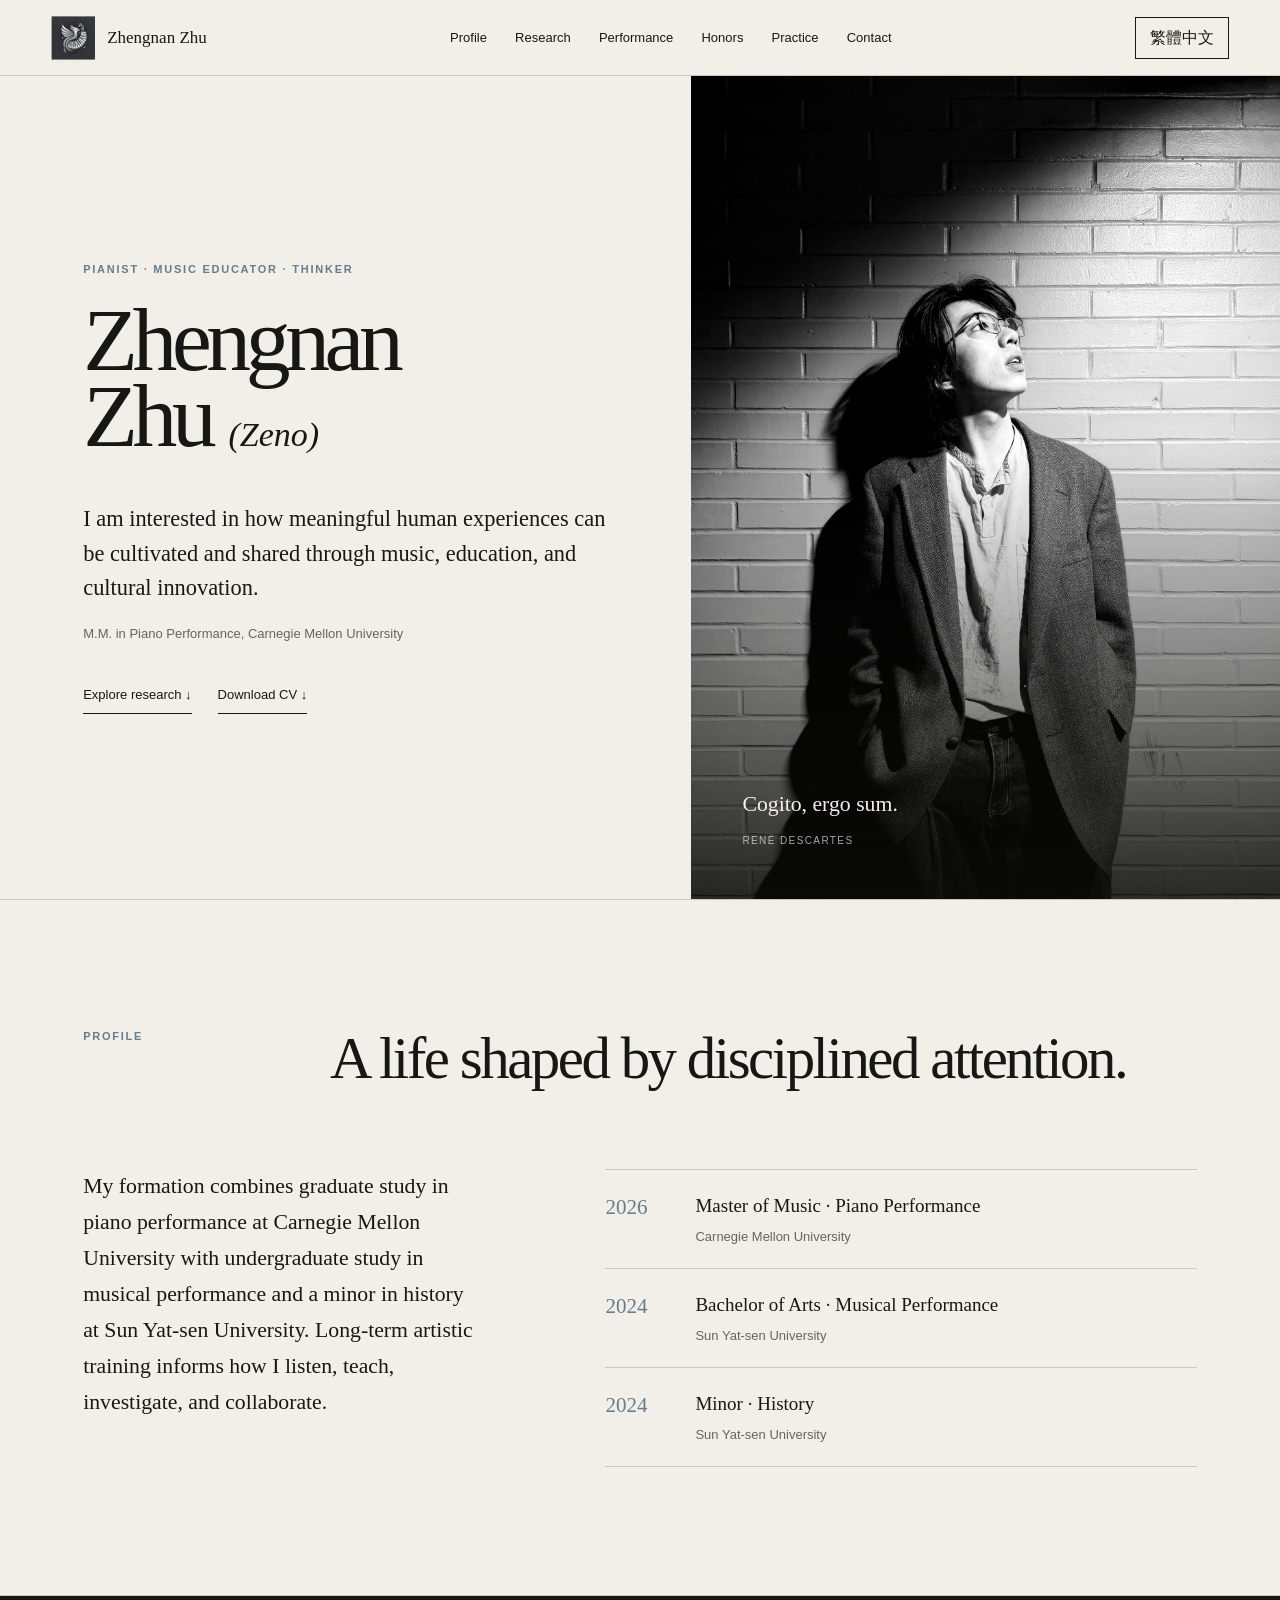
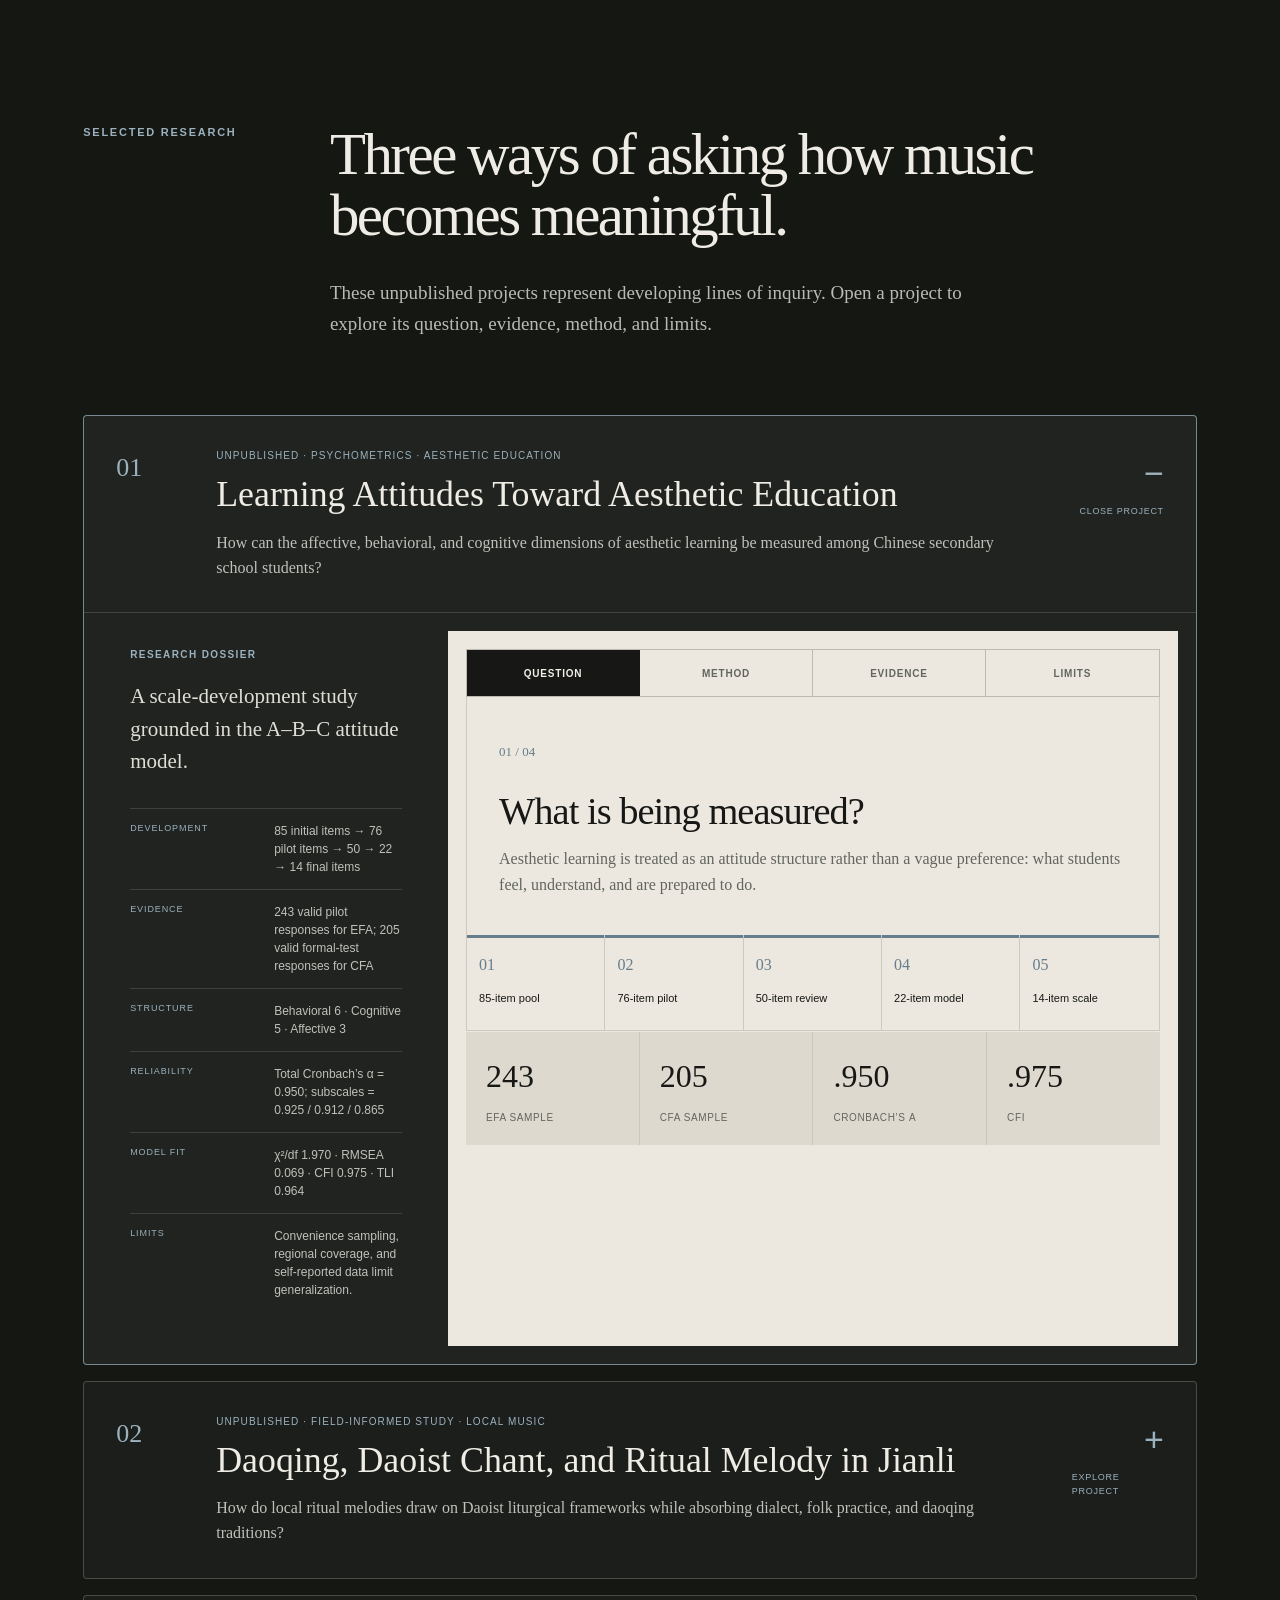
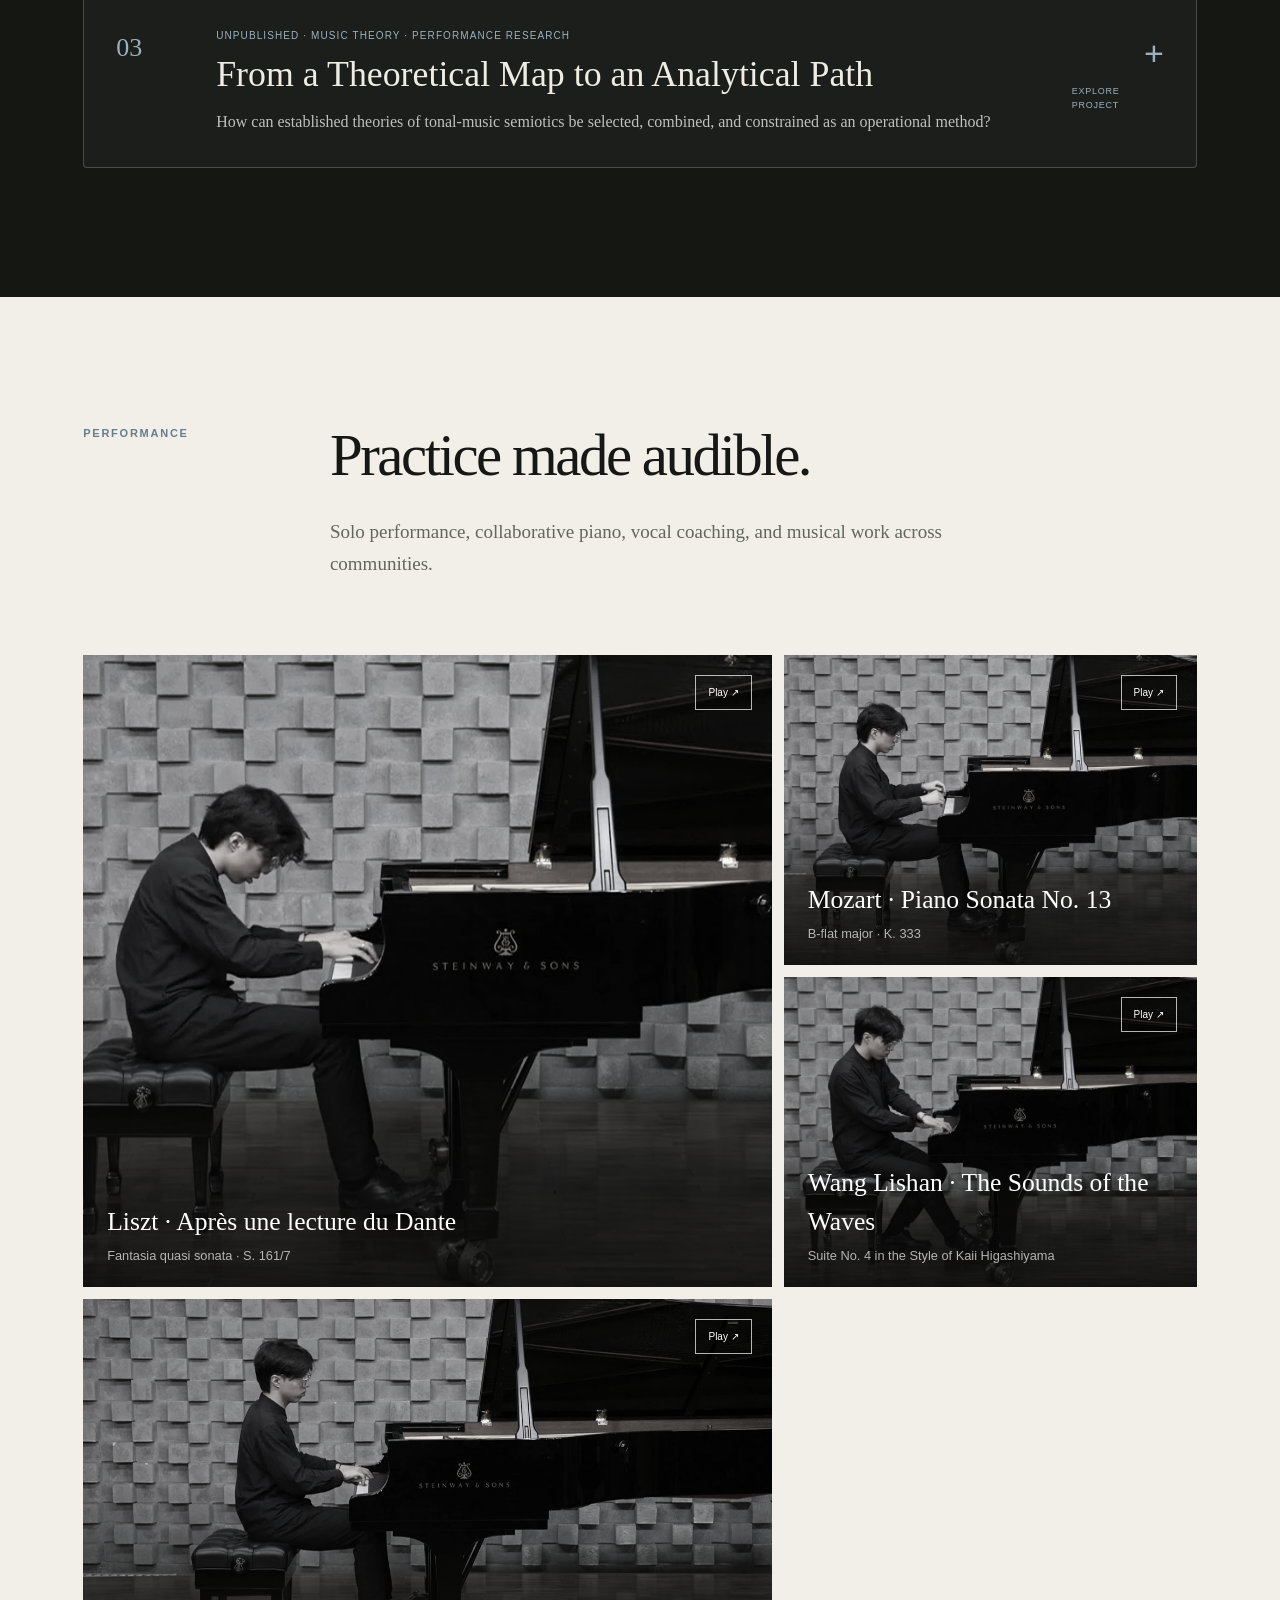
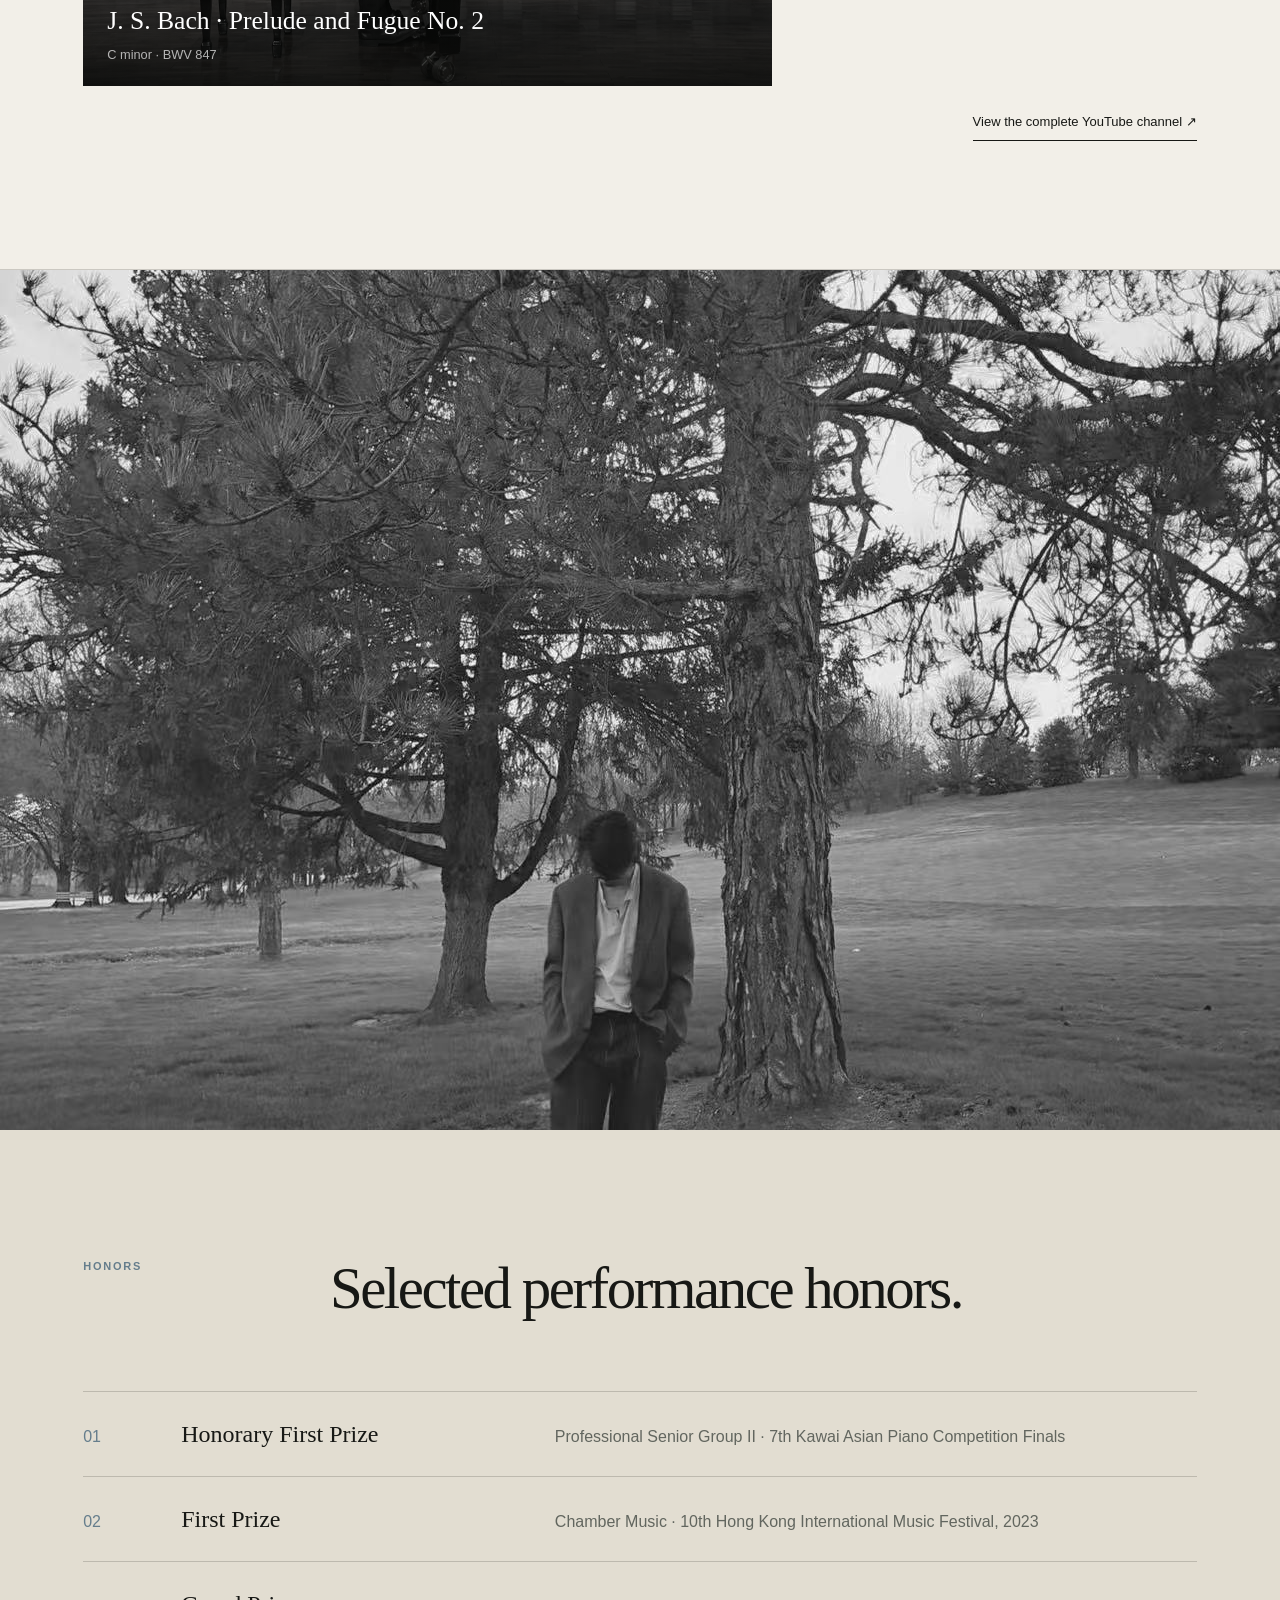
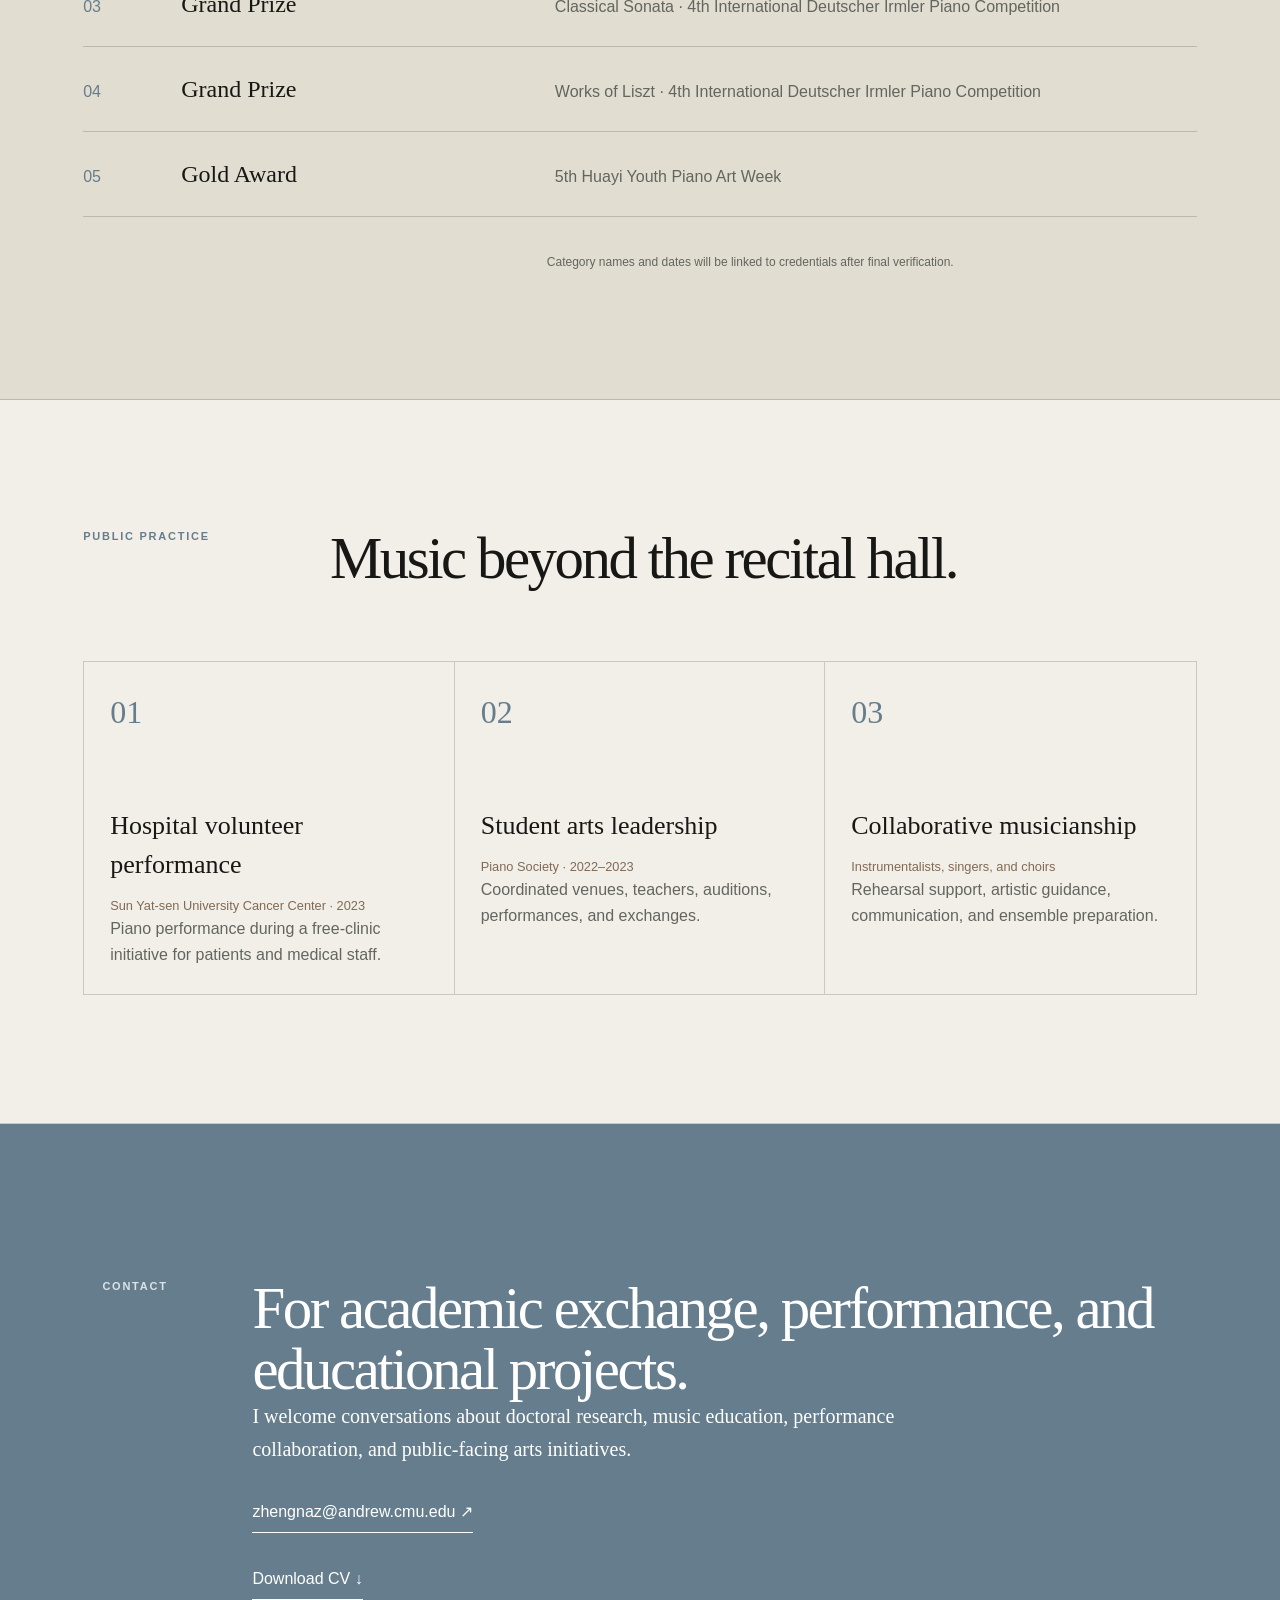
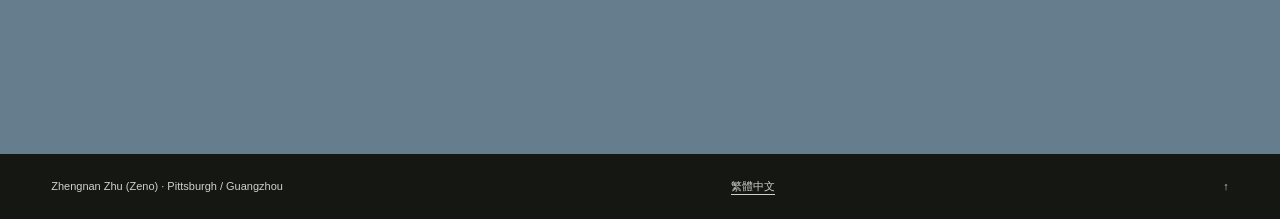
==== commit dbf7df8a: "Add direct CV download" ====
--- a/index.html
+++ b/index.html
@@ -1,2 +1,2 @@
-<!DOCTYPE html><html lang="en"><head><meta charSet="utf-8"/><meta name="viewport" content="width=device-width, initial-scale=1"/><link rel="preload" as="image" href="/signature-reference.png"/><link rel="preload" as="image" href="/portrait-brick.jpg"/><link rel="preload" as="image" href="/performance-1.jpg"/><link rel="preload" as="image" href="/performance-2.jpg"/><link rel="preload" as="image" href="/performance-3.jpg"/><link rel="preload" as="image" href="/performance-4.jpg"/><link rel="preload" as="image" href="/portrait-tree.jpg"/><link rel="stylesheet" href="/assets/index-Nl6enbIq.css" data-rsc-css-href="/assets/index-Nl6enbIq.css" data-precedence="vite-rsc/importer-resources"/><link rel="modulepreload" href="/assets/layout-segment-context-CplZoO_C.js" crossorigin=""/><link rel="modulepreload" href="/assets/rolldown-runtime-S-ySWqyJ.js" crossorigin=""/><link rel="modulepreload" href="/assets/index-uq9QWG_d.js" crossorigin=""/><link rel="modulepreload" href="/assets/framework-DjPHiq1u.js" crossorigin=""/><link rel="modulepreload" href="/assets/page-BwJEZMb3.js" crossorigin=""/><title>Zhengnan Zhu (Zeno) — Pianist, Music Educator &amp; Thinker</title><meta name="description" content="Research, performance, education, and public practice by Zhengnan Zhu (Zeno)."/><meta property="og:title" content="Zhengnan Zhu (Zeno) — Pianist, Music Educator &amp; Thinker"/><meta property="og:description" content="Meaningful human experiences cultivated through music, education, and cultural innovation."/><meta property="og:type" content="website"/><meta property="og:image" content="/og.png"/><meta property="og:image:width" content="1200"/><meta property="og:image:height" content="630"/><meta name="twitter:card" content="summary_large_image"/><meta name="twitter:title" content="Zhengnan Zhu (Zeno) — Pianist, Music Educator &amp; Thinker"/><meta name="twitter:description" content="Music, education, cultural innovation, and human experience."/><meta name="twitter:image" content="/og.png"/><link rel="shortcut icon" href="/signature-reference.png"/><link rel="icon" href="/signature-reference.png"/><script>self.__VINEXT_RSC_PARAMS__={}</script><script>self.__VINEXT_RSC_NAV__={"pathname":"/","searchParams":[]}</script><link rel="modulepreload" href="/assets/index-uq9QWG_d.js" />
-</head><body><main class="site "><a class="skip-link" href="#main-content">Skip to main content</a><header class="topbar"><a class="brand" href="#top" aria-label="Zhengnan Zhu home"><span class="brand-crop"><img src="/signature-reference.png" alt=""/></span><span>Zhengnan Zhu</span></a><nav class="" aria-label="Primary navigation"><a href="#profile">Profile</a><a href="#research">Research</a><a href="#performance">Performance</a><a href="#honors">Honors</a><a href="#practice">Practice</a><a href="#contact">Contact</a></nav><div class="top-actions"><button class="language-toggle" aria-label="Switch the entire website to Traditional Chinese">繁體中文</button><button class="menu-toggle" aria-expanded="false">Menu</button></div></header><section class="hero" id="top"><div class="hero-copy" id="main-content"><p class="eyebrow">Pianist · Music Educator · Thinker</p><h1>Zhengnan<br/>Zhu <i>(Zeno)</i></h1><p class="hero-statement">I am interested in how meaningful human experiences can be cultivated and shared through music, education, and cultural innovation.</p><p class="degree">M.M. in Piano Performance, Carnegie Mellon University</p><div class="hero-actions"><a href="#research">Explore research<!-- --> ↓</a><a href="mailto:zhengnaz@andrew.cmu.edu?subject=CV%20Request">Request CV<!-- --> ↗</a></div></div><figure class="hero-portrait"><img src="/portrait-brick.jpg" alt="Portrait of Zhengnan Zhu"/><figcaption><blockquote>Cogito, ergo sum.</blockquote><span>René Descartes</span></figcaption></figure></section><section class="section profile" id="profile"><header class="section-head"><p>Profile</p><h2>A life shaped by disciplined attention.</h2></header><div class="profile-body"><p>My formation combines graduate study in piano performance at Carnegie Mellon University with undergraduate study in musical performance and a minor in history at Sun Yat-sen University. Long-term artistic training informs how I listen, teach, investigate, and collaborate.</p><div class="facts"><article><time>2026</time><div><strong>Master of Music · Piano Performance</strong><span>Carnegie Mellon University</span></div></article><article><time>2024</time><div><strong>Bachelor of Arts · Musical Performance</strong><span>Sun Yat-sen University</span></div></article><article><time>2024</time><div><strong>Minor · History</strong><span>Sun Yat-sen University</span></div></article></div></div></section><section class="section research" id="research"><header class="section-head"><p>Selected research</p><h2>Three ways of asking how music becomes meaningful.</h2><div>These unpublished projects represent developing lines of inquiry. Open a project to explore its question, evidence, method, and limits.</div></header><div class="research-list"><article class="research-card active"><button class="research-trigger" aria-expanded="true" aria-controls="research-panel-0"><span class="research-index">0<!-- -->1</span><span class="research-main"><small>Unpublished<!-- --> · <!-- -->Psychometrics · Aesthetic education</small><strong>Learning Attitudes Toward Aesthetic Education</strong><em>How can the affective, behavioral, and cognitive dimensions of aesthetic learning be measured among Chinese secondary school students?</em></span><span class="research-open" aria-hidden="true">−<small>Close project</small></span></button><div class="research-detail" id="research-panel-0"><div class="research-brief"><span>Research dossier</span><p>A scale-development study grounded in the A–B–C attitude model.</p><dl><div><dt>Development</dt><dd>85 initial items → 76 pilot items → 50 → 22 → 14 final items</dd></div><div><dt>Evidence</dt><dd>243 valid pilot responses for EFA; 205 valid formal-test responses for CFA</dd></div><div><dt>Structure</dt><dd>Behavioral 6 · Cognitive 5 · Affective 3</dd></div><div><dt>Reliability</dt><dd>Total Cronbach’s α = 0.950; subscales = 0.925 / 0.912 / 0.865</dd></div><div><dt>Model fit</dt><dd>χ²/df 1.970 · RMSEA 0.069 · CFI 0.975 · TLI 0.964</dd></div><div><dt>Limits</dt><dd>Convenience sampling, regional coverage, and self-reported data limit generalization.</dd></div></dl></div><div class="research-workbench"><div class="research-tabs" role="tablist" aria-label="Research perspectives"><button role="tab" aria-selected="true">Question</button><button role="tab" aria-selected="false">Method</button><button role="tab" aria-selected="false">Evidence</button><button role="tab" aria-selected="false">Limits</button></div><div class="research-view" role="tabpanel" aria-live="polite"><span class="view-count">0<!-- -->1<!-- --> / 04</span><h3>What is being measured?</h3><p>Aesthetic learning is treated as an attitude structure rather than a vague preference: what students feel, understand, and are prepared to do.</p></div><ol class="research-path" aria-label="Research path"><li class="highlight"><span>01</span>85-item pool</li><li class="highlight"><span>02</span>76-item pilot</li><li class="highlight"><span>03</span>50-item review</li><li class="highlight"><span>04</span>22-item model</li><li class="highlight"><span>05</span>14-item scale</li></ol><div class="research-signals"><div><strong>243</strong><span>EFA sample</span></div><div><strong>205</strong><span>CFA sample</span></div><div><strong>.950</strong><span>Cronbach’s α</span></div><div><strong>.975</strong><span>CFI</span></div></div></div></div></article><article class="research-card"><button class="research-trigger" aria-expanded="false" aria-controls="research-panel-1"><span class="research-index">0<!-- -->2</span><span class="research-main"><small>Unpublished<!-- --> · <!-- -->Field-informed study · Local music</small><strong>Daoqing, Daoist Chant, and Ritual Melody in Jianli</strong><em>How do local ritual melodies draw on Daoist liturgical frameworks while absorbing dialect, folk practice, and daoqing traditions?</em></span><span class="research-open" aria-hidden="true">+<small>Explore project</small></span></button><div class="research-detail" id="research-panel-1" hidden=""><div class="research-brief"><span>Research dossier</span><p>A course paper combining lived observation, interviews, and literature on ritual sound in Hubei.</p><dl><div><dt>Materials</dt><dd>Lived observation · Interviews with local practitioners · Related scholarship</dd></div><div><dt>Focus</dt><dd>The relationship among Daoist chant, daoqing-yugu, and local funerary music</dd></div><div><dt>Working insight</dt><dd>Local ritual music retains a Daoist procedural frame while becoming localized through dialect and folk melodic practice.</dd></div><div><dt>Limits</dt><dd>A small body of field material supports a provisional relationship map, not a comprehensive ethnography.</dd></div></dl></div><div class="research-workbench"><div class="research-tabs" role="tablist" aria-label="Research perspectives"><button role="tab" aria-selected="true">Question</button><button role="tab" aria-selected="false">Materials</button><button role="tab" aria-selected="false">Insight</button><button role="tab" aria-selected="false">Limits</button></div><div class="research-view" role="tabpanel" aria-live="polite"><span class="view-count">0<!-- -->1<!-- --> / 04</span><h3>How does ritual music become local?</h3><p>The project asks how a Daoist procedural frame changes when it is carried through regional speech, funerary practice, and local melodic memory.</p></div><ol class="research-path" aria-label="Research path"><li class="highlight"><span>01</span>Ritual frame</li><li class="highlight"><span>02</span>Daoist chant</li><li class="highlight"><span>03</span>Local dialect</li><li class="highlight"><span>04</span>Folk practice</li><li class="highlight"><span>05</span>Ritual melody</li></ol><div class="research-signals"><div><strong>Field</strong><span>Observation</span></div><div><strong>Voices</strong><span>Interviews</span></div><div><strong>Text</strong><span>Scholarship</span></div><div><strong>Map</strong><span>Provisional</span></div></div></div></div></article><article class="research-card"><button class="research-trigger" aria-expanded="false" aria-controls="research-panel-2"><span class="research-index">0<!-- -->3</span><span class="research-main"><small>Unpublished<!-- --> · <!-- -->Music theory · Performance research</small><strong>From a Theoretical Map to an Analytical Path</strong><em>How can established theories of tonal-music semiotics be selected, combined, and constrained as an operational method?</em></span><span class="research-open" aria-hidden="true">+<small>Explore project</small></span></button><div class="research-detail" id="research-panel-2" hidden=""><div class="research-brief"><span>Research dossier</span><p>A layered framework connecting structural evidence, cultural codes, musical agency, narrative, and interpretation.</p><dl><div><dt>Theorists</dt><dd>Ratner · Agawu · Hatten · Monelle · Tarasti · Molino/Nattiez · Peirce</dd></div><div><dt>Contribution</dt><dd>A concept–function matrix based on analytical object, meaning mechanism, and evidence requirement</dd></div><div><dt>Path</dt><dd>From score facts and tonal structure through topic, gesture, discourse, narrative, and counter-evidence</dd></div><div><dt>Performance</dt><dd>Structural and semiotic judgments are translated into tempo, articulation, touch, phrasing, pedaling, and timbre.</dd></div></dl></div><div class="research-workbench"><div class="research-tabs" role="tablist" aria-label="Research perspectives"><button role="tab" aria-selected="true">Question</button><button role="tab" aria-selected="false">Framework</button><button role="tab" aria-selected="false">Contribution</button><button role="tab" aria-selected="false">Performance</button></div><div class="research-view" role="tabpanel" aria-live="polite"><span class="view-count">0<!-- -->1<!-- --> / 04</span><h3>How can theory become an analytical decision?</h3><p>Instead of accumulating semiotic concepts, the project asks when each theory is useful, what evidence it requires, and where its claims should stop.</p></div><ol class="research-path" aria-label="Research path"><li class="highlight"><span>01</span>Score facts</li><li class="highlight"><span>02</span>Tonal structure</li><li class="highlight"><span>03</span>Topic &amp; gesture</li><li class="highlight"><span>04</span>Narrative test</li><li class="highlight"><span>05</span>Performance choice</li></ol><div class="research-signals"><div><strong>7</strong><span>Theory families</span></div><div><strong>Object</strong><span>What is heard</span></div><div><strong>Mechanism</strong><span>How it means</span></div><div><strong>Evidence</strong><span>Why it holds</span></div></div></div></div></article></div></section><section class="section performance" id="performance"><header class="section-head"><p>Performance</p><h2>Practice made audible.</h2><div>Solo performance, collaborative piano, vocal coaching, and musical work across communities.</div></header><div class="video-wall"><a class="video video-1" href="https://www.youtube.com/watch?v=EPO9rGZ8kvA" target="_blank" rel="noreferrer"><img src="/performance-1.jpg" alt=""/><span class="play">Play ↗</span><strong>Liszt · Après une lecture du Dante</strong><small>Fantasia quasi sonata · S. 161/7</small></a><a class="video video-2" href="https://www.youtube.com/watch?v=-i7xbx3kZyc" target="_blank" rel="noreferrer"><img src="/performance-2.jpg" alt=""/><span class="play">Play ↗</span><strong>Mozart · Piano Sonata No. 13</strong><small>B-flat major · K. 333</small></a><a class="video video-3" href="https://www.youtube.com/watch?v=8EeickVu0MI" target="_blank" rel="noreferrer"><img src="/performance-3.jpg" alt=""/><span class="play">Play ↗</span><strong>Wang Lishan · The Sounds of the Waves</strong><small>Suite No. 4 in the Style of Kaii Higashiyama</small></a><a class="video video-4" href="https://www.youtube.com/watch?v=796WueblWio" target="_blank" rel="noreferrer"><img src="/performance-4.jpg" alt=""/><span class="play">Play ↗</span><strong>J. S. Bach · Prelude and Fugue No. 2</strong><small>C minor · BWV 847</small></a></div><a class="text-link" href="https://www.youtube.com/@ZhengnZhu" target="_blank" rel="noreferrer">View the complete YouTube channel<!-- --> ↗</a></section><figure class="interlude"><img src="/portrait-tree.jpg" alt="Zhengnan Zhu beneath trees"/></figure><section class="section honors" id="honors"><header class="section-head"><p>Honors</p><h2>Selected performance honors.</h2></header><div class="honor-list"><article><span>0<!-- -->1</span><strong>Honorary First Prize</strong><p>Professional Senior Group II · 7th Kawai Asian Piano Competition Finals</p></article><article><span>0<!-- -->2</span><strong>First Prize</strong><p>Chamber Music · 10th Hong Kong International Music Festival, 2023</p></article><article><span>0<!-- -->3</span><strong>Grand Prize</strong><p>Classical Sonata · 4th International Deutscher Irmler Piano Competition</p></article><article><span>0<!-- -->4</span><strong>Grand Prize</strong><p>Works of Liszt · 4th International Deutscher Irmler Piano Competition</p></article><article><span>0<!-- -->5</span><strong>Gold Award</strong><p>5th Huayi Youth Piano Art Week</p></article></div><p class="note">Category names and dates will be linked to credentials after final verification.</p></section><section class="section practice" id="practice"><header class="section-head"><p>Public practice</p><h2>Music beyond the recital hall.</h2></header><div class="practice-list"><article><span>0<!-- -->1</span><div><h3>Hospital volunteer performance</h3><small>Sun Yat-sen University Cancer Center · 2023</small><p>Piano performance during a free-clinic initiative for patients and medical staff.</p></div></article><article><span>0<!-- -->2</span><div><h3>Student arts leadership</h3><small>Piano Society · 2022–2023</small><p>Coordinated venues, teachers, auditions, performances, and exchanges.</p></div></article><article><span>0<!-- -->3</span><div><h3>Collaborative musicianship</h3><small>Instrumentalists, singers, and choirs</small><p>Rehearsal support, artistic guidance, communication, and ensemble preparation.</p></div></article></div></section><section class="contact" id="contact"><p>Contact</p><h2>For academic exchange, performance, and educational projects.</h2><div><p>I welcome conversations about doctoral research, music education, performance collaboration, and public-facing arts initiatives.</p><a href="mailto:zhengnaz@andrew.cmu.edu">zhengnaz@andrew.cmu.edu ↗</a><span>CV available on request</span></div></section><footer><span>Zhengnan Zhu (Zeno) · Pittsburgh / Guangzhou</span><button>繁體中文</button><a href="#top">↑</a></footer></main><script id="_R_">import("/assets/index-uq9QWG_d.js")</script></body></html><script>self.__VINEXT_RSC_CHUNKS__=self.__VINEXT_RSC_CHUNKS__||[];self.__VINEXT_RSC_CHUNKS__.push("2:I[\"96dd10279f8e\",[],\"Children\",1]\n3:I[\"4fb0b0c7d723\",[],\"LayoutSegmentProvider\",1]\n4:I[\"96dd10279f8e\",[],\"Slot\",1]\n5:I[\"8eaf0d269756\",[],\"RedirectBoundary\",1]\n:HL[\"/assets/index-Nl6enbIq.css\",\"style\"]\n")</script><script>self.__VINEXT_RSC_CHUNKS__=self.__VINEXT_RSC_CHUNKS__||[];self.__VINEXT_RSC_CHUNKS__.push("0:{\"__route\":\"route:/\",\"__interceptionContext\":null,\"__layoutIds\":[\"layout:/\"],\"__rootLayout\":\"/\",\"page:/\":\"$L1\",\"layout:/\":[[[[\"$\",\"link\",\"css:/assets/index-Nl6enbIq.css\",{\"rel\":\"stylesheet\",\"precedence\":\"vite-rsc/importer-resources\",\"href\":\"/assets/index-Nl6enbIq.css\",\"data-rsc-css-href\":\"/assets/index-Nl6enbIq.css\"}],\"$undefined\"],[\"$\",\"html\",null,{\"lang\":\"en\",\"children\":[\"$\",\"body\",null,{\"children\":[\"$\",\"$L2\",null,{}]}]}]],null],\"route:/\":[[[\"$\",\"meta\",null,{\"charSet\":\"utf-8\"}],[[\"$\",\"title\",\"0\",{\"children\":\"Zhengnan Zhu (Zeno) — Pianist, Music Educator \u0026 Thinker\"}],[\"$\",\"meta\",\"1\",{\"name\":\"description\",\"content\":\"Research, performance, education, and public practice by Zhengnan Zhu (Zeno).\"}],[\"$\",\"meta\",\"2\",{\"property\":\"og:title\",\"content\":\"Zhengnan Zhu (Zeno) — Pianist, Music Educator \u0026 Thinker\"}],[\"$\",\"meta\",\"3\",{\"property\":\"og:description\",\"content\":\"Meaningful human experiences cultivated through music, education, and cultural innovation.\"}],[\"$\",\"meta\",\"4\",{\"property\":\"og:type\",\"content\":\"website\"}],[\"$\",\"meta\",\"5\",{\"property\":\"og:image\",\"content\":\"/og.png\"}],[\"$\",\"meta\",\"6\",{\"property\":\"og:image:width\",\"content\":\"1200\"}],[\"$\",\"meta\",\"7\",{\"property\":\"og:image:height\",\"content\":\"630\"}],[\"$\",\"meta\",\"8\",{\"name\":\"twitter:card\",\"content\":\"summary_large_image\"}],[\"$\",\"meta\",\"9\",{\"name\":\"twitter:title\",\"content\":\"Zhengnan Zhu (Zeno) — Pianist, Music Educator \u0026 Thinker\"}],[\"$\",\"meta\",\"10\",{\"name\":\"twitter:description\",\"content\":\"Music, education, cultural innovation, and human experience.\"}],[\"$\",\"meta\",\"11\",{\"name\":\"twitter:image\",\"content\":\"/og.png\"}],[\"$\",\"link\",\"12\",{\"rel\":\"shortcut icon\",\"href\":\"/signature-reference.png\"}],[\"$\",\"link\",\"13\",{\"rel\":\"icon\",\"href\":\"/signature-reference.png\"}]],[[\"$\",\"meta\",\"0\",{\"name\":\"viewport\",\"content\":\"width=device-width, initial-scale=1\"}]]],[\"$\",\"$L3\",null,{\"segmentMap\":{\"children\":[]},\"children\":[\"$\",\"$L4\",null,{\"id\":\"layout:/\",\"parallelSlots\":\"$undefined\",\"children\":[\"$\",\"$L5\",null,{\"children\":[\"$\",\"$L3\",null,{\"segmentMap\":{\"children\":[]},\"children\":[\"$\",\"$L4\",null,{\"id\":\"page:/\"}]}]}]}]}]],\"__layoutFlags\":{\"layout:/\":\"s\"},\"__artifactCompatibility\":{\"schemaVersion\":1,\"graphVersion\":\"app-route-graph:4uhn5s1wvoptc\",\"deploymentVersion\":\"de4fe539-0770-4485-8c1d-dd523bf08e4e\",\"appElementsSchemaVersion\":1,\"rscPayloadSchemaVersion\":1,\"rootBoundaryId\":\"/\",\"renderEpoch\":null}}\n")</script><script>self.__VINEXT_RSC_CHUNKS__=self.__VINEXT_RSC_CHUNKS__||[];self.__VINEXT_RSC_CHUNKS__.push("6:I[\"6efdf509a785\",[],\"default\",1]\n1:[\"$\",\"$L6\",null,{\"params\":\"$@7\",\"searchParams\":\"$@8\"}]\n")</script><script>self.__VINEXT_RSC_CHUNKS__=self.__VINEXT_RSC_CHUNKS__||[];self.__VINEXT_RSC_CHUNKS__.push("7:{}\n8:{}\n")</script><script>self.__VINEXT_RSC_DONE__=true</script>+<!DOCTYPE html><html lang="en"><head><meta charSet="utf-8"/><meta name="viewport" content="width=device-width, initial-scale=1"/><link rel="preload" as="image" href="/signature-reference.png"/><link rel="preload" as="image" href="/portrait-brick.jpg"/><link rel="preload" as="image" href="/performance-1.jpg"/><link rel="preload" as="image" href="/performance-2.jpg"/><link rel="preload" as="image" href="/performance-3.jpg"/><link rel="preload" as="image" href="/performance-4.jpg"/><link rel="preload" as="image" href="/portrait-tree.jpg"/><link rel="stylesheet" href="/assets/index-Nl6enbIq.css" data-rsc-css-href="/assets/index-Nl6enbIq.css" data-precedence="vite-rsc/importer-resources"/><link rel="modulepreload" href="/assets/layout-segment-context-Qq5JvvIc.js" crossorigin=""/><link rel="modulepreload" href="/assets/rolldown-runtime-S-ySWqyJ.js" crossorigin=""/><link rel="modulepreload" href="/assets/index-FKOkXJsv.js" crossorigin=""/><link rel="modulepreload" href="/assets/framework-DjPHiq1u.js" crossorigin=""/><link rel="modulepreload" href="/assets/page-B6OrI7Ww.js" crossorigin=""/><title>Zhengnan Zhu (Zeno) — Pianist, Music Educator &amp; Thinker</title><meta name="description" content="Research, performance, education, and public practice by Zhengnan Zhu (Zeno)."/><meta property="og:title" content="Zhengnan Zhu (Zeno) — Pianist, Music Educator &amp; Thinker"/><meta property="og:description" content="Meaningful human experiences cultivated through music, education, and cultural innovation."/><meta property="og:type" content="website"/><meta property="og:image" content="/og.png"/><meta property="og:image:width" content="1200"/><meta property="og:image:height" content="630"/><meta name="twitter:card" content="summary_large_image"/><meta name="twitter:title" content="Zhengnan Zhu (Zeno) — Pianist, Music Educator &amp; Thinker"/><meta name="twitter:description" content="Music, education, cultural innovation, and human experience."/><meta name="twitter:image" content="/og.png"/><link rel="shortcut icon" href="/signature-reference.png"/><link rel="icon" href="/signature-reference.png"/><script>self.__VINEXT_RSC_PARAMS__={}</script><script>self.__VINEXT_RSC_NAV__={"pathname":"/","searchParams":[]}</script><link rel="modulepreload" href="/assets/index-FKOkXJsv.js" />
+</head><body><main class="site "><a class="skip-link" href="#main-content">Skip to main content</a><header class="topbar"><a class="brand" href="#top" aria-label="Zhengnan Zhu home"><span class="brand-crop"><img src="/signature-reference.png" alt=""/></span><span>Zhengnan Zhu</span></a><nav class="" aria-label="Primary navigation"><a href="#profile">Profile</a><a href="#research">Research</a><a href="#performance">Performance</a><a href="#honors">Honors</a><a href="#practice">Practice</a><a href="#contact">Contact</a></nav><div class="top-actions"><button class="language-toggle" aria-label="Switch the entire website to Traditional Chinese">繁體中文</button><button class="menu-toggle" aria-expanded="false">Menu</button></div></header><section class="hero" id="top"><div class="hero-copy" id="main-content"><p class="eyebrow">Pianist · Music Educator · Thinker</p><h1>Zhengnan<br/>Zhu <i>(Zeno)</i></h1><p class="hero-statement">I am interested in how meaningful human experiences can be cultivated and shared through music, education, and cultural innovation.</p><p class="degree">M.M. in Piano Performance, Carnegie Mellon University</p><div class="hero-actions"><a href="#research">Explore research<!-- --> ↓</a><a href="/Zhengnan_Zhu_CV.docx" download="">Download CV<!-- --> ↓</a></div></div><figure class="hero-portrait"><img src="/portrait-brick.jpg" alt="Portrait of Zhengnan Zhu"/><figcaption><blockquote>Cogito, ergo sum.</blockquote><span>René Descartes</span></figcaption></figure></section><section class="section profile" id="profile"><header class="section-head"><p>Profile</p><h2>A life shaped by disciplined attention.</h2></header><div class="profile-body"><p>My formation combines graduate study in piano performance at Carnegie Mellon University with undergraduate study in musical performance and a minor in history at Sun Yat-sen University. Long-term artistic training informs how I listen, teach, investigate, and collaborate.</p><div class="facts"><article><time>2026</time><div><strong>Master of Music · Piano Performance</strong><span>Carnegie Mellon University</span></div></article><article><time>2024</time><div><strong>Bachelor of Arts · Musical Performance</strong><span>Sun Yat-sen University</span></div></article><article><time>2024</time><div><strong>Minor · History</strong><span>Sun Yat-sen University</span></div></article></div></div></section><section class="section research" id="research"><header class="section-head"><p>Selected research</p><h2>Three ways of asking how music becomes meaningful.</h2><div>These unpublished projects represent developing lines of inquiry. Open a project to explore its question, evidence, method, and limits.</div></header><div class="research-list"><article class="research-card active"><button class="research-trigger" aria-expanded="true" aria-controls="research-panel-0"><span class="research-index">0<!-- -->1</span><span class="research-main"><small>Unpublished<!-- --> · <!-- -->Psychometrics · Aesthetic education</small><strong>Learning Attitudes Toward Aesthetic Education</strong><em>How can the affective, behavioral, and cognitive dimensions of aesthetic learning be measured among Chinese secondary school students?</em></span><span class="research-open" aria-hidden="true">−<small>Close project</small></span></button><div class="research-detail" id="research-panel-0"><div class="research-brief"><span>Research dossier</span><p>A scale-development study grounded in the A–B–C attitude model.</p><dl><div><dt>Development</dt><dd>85 initial items → 76 pilot items → 50 → 22 → 14 final items</dd></div><div><dt>Evidence</dt><dd>243 valid pilot responses for EFA; 205 valid formal-test responses for CFA</dd></div><div><dt>Structure</dt><dd>Behavioral 6 · Cognitive 5 · Affective 3</dd></div><div><dt>Reliability</dt><dd>Total Cronbach’s α = 0.950; subscales = 0.925 / 0.912 / 0.865</dd></div><div><dt>Model fit</dt><dd>χ²/df 1.970 · RMSEA 0.069 · CFI 0.975 · TLI 0.964</dd></div><div><dt>Limits</dt><dd>Convenience sampling, regional coverage, and self-reported data limit generalization.</dd></div></dl></div><div class="research-workbench"><div class="research-tabs" role="tablist" aria-label="Research perspectives"><button role="tab" aria-selected="true">Question</button><button role="tab" aria-selected="false">Method</button><button role="tab" aria-selected="false">Evidence</button><button role="tab" aria-selected="false">Limits</button></div><div class="research-view" role="tabpanel" aria-live="polite"><span class="view-count">0<!-- -->1<!-- --> / 04</span><h3>What is being measured?</h3><p>Aesthetic learning is treated as an attitude structure rather than a vague preference: what students feel, understand, and are prepared to do.</p></div><ol class="research-path" aria-label="Research path"><li class="highlight"><span>01</span>85-item pool</li><li class="highlight"><span>02</span>76-item pilot</li><li class="highlight"><span>03</span>50-item review</li><li class="highlight"><span>04</span>22-item model</li><li class="highlight"><span>05</span>14-item scale</li></ol><div class="research-signals"><div><strong>243</strong><span>EFA sample</span></div><div><strong>205</strong><span>CFA sample</span></div><div><strong>.950</strong><span>Cronbach’s α</span></div><div><strong>.975</strong><span>CFI</span></div></div></div></div></article><article class="research-card"><button class="research-trigger" aria-expanded="false" aria-controls="research-panel-1"><span class="research-index">0<!-- -->2</span><span class="research-main"><small>Unpublished<!-- --> · <!-- -->Field-informed study · Local music</small><strong>Daoqing, Daoist Chant, and Ritual Melody in Jianli</strong><em>How do local ritual melodies draw on Daoist liturgical frameworks while absorbing dialect, folk practice, and daoqing traditions?</em></span><span class="research-open" aria-hidden="true">+<small>Explore project</small></span></button><div class="research-detail" id="research-panel-1" hidden=""><div class="research-brief"><span>Research dossier</span><p>A course paper combining lived observation, interviews, and literature on ritual sound in Hubei.</p><dl><div><dt>Materials</dt><dd>Lived observation · Interviews with local practitioners · Related scholarship</dd></div><div><dt>Focus</dt><dd>The relationship among Daoist chant, daoqing-yugu, and local funerary music</dd></div><div><dt>Working insight</dt><dd>Local ritual music retains a Daoist procedural frame while becoming localized through dialect and folk melodic practice.</dd></div><div><dt>Limits</dt><dd>A small body of field material supports a provisional relationship map, not a comprehensive ethnography.</dd></div></dl></div><div class="research-workbench"><div class="research-tabs" role="tablist" aria-label="Research perspectives"><button role="tab" aria-selected="true">Question</button><button role="tab" aria-selected="false">Materials</button><button role="tab" aria-selected="false">Insight</button><button role="tab" aria-selected="false">Limits</button></div><div class="research-view" role="tabpanel" aria-live="polite"><span class="view-count">0<!-- -->1<!-- --> / 04</span><h3>How does ritual music become local?</h3><p>The project asks how a Daoist procedural frame changes when it is carried through regional speech, funerary practice, and local melodic memory.</p></div><ol class="research-path" aria-label="Research path"><li class="highlight"><span>01</span>Ritual frame</li><li class="highlight"><span>02</span>Daoist chant</li><li class="highlight"><span>03</span>Local dialect</li><li class="highlight"><span>04</span>Folk practice</li><li class="highlight"><span>05</span>Ritual melody</li></ol><div class="research-signals"><div><strong>Field</strong><span>Observation</span></div><div><strong>Voices</strong><span>Interviews</span></div><div><strong>Text</strong><span>Scholarship</span></div><div><strong>Map</strong><span>Provisional</span></div></div></div></div></article><article class="research-card"><button class="research-trigger" aria-expanded="false" aria-controls="research-panel-2"><span class="research-index">0<!-- -->3</span><span class="research-main"><small>Unpublished<!-- --> · <!-- -->Music theory · Performance research</small><strong>From a Theoretical Map to an Analytical Path</strong><em>How can established theories of tonal-music semiotics be selected, combined, and constrained as an operational method?</em></span><span class="research-open" aria-hidden="true">+<small>Explore project</small></span></button><div class="research-detail" id="research-panel-2" hidden=""><div class="research-brief"><span>Research dossier</span><p>A layered framework connecting structural evidence, cultural codes, musical agency, narrative, and interpretation.</p><dl><div><dt>Theorists</dt><dd>Ratner · Agawu · Hatten · Monelle · Tarasti · Molino/Nattiez · Peirce</dd></div><div><dt>Contribution</dt><dd>A concept–function matrix based on analytical object, meaning mechanism, and evidence requirement</dd></div><div><dt>Path</dt><dd>From score facts and tonal structure through topic, gesture, discourse, narrative, and counter-evidence</dd></div><div><dt>Performance</dt><dd>Structural and semiotic judgments are translated into tempo, articulation, touch, phrasing, pedaling, and timbre.</dd></div></dl></div><div class="research-workbench"><div class="research-tabs" role="tablist" aria-label="Research perspectives"><button role="tab" aria-selected="true">Question</button><button role="tab" aria-selected="false">Framework</button><button role="tab" aria-selected="false">Contribution</button><button role="tab" aria-selected="false">Performance</button></div><div class="research-view" role="tabpanel" aria-live="polite"><span class="view-count">0<!-- -->1<!-- --> / 04</span><h3>How can theory become an analytical decision?</h3><p>Instead of accumulating semiotic concepts, the project asks when each theory is useful, what evidence it requires, and where its claims should stop.</p></div><ol class="research-path" aria-label="Research path"><li class="highlight"><span>01</span>Score facts</li><li class="highlight"><span>02</span>Tonal structure</li><li class="highlight"><span>03</span>Topic &amp; gesture</li><li class="highlight"><span>04</span>Narrative test</li><li class="highlight"><span>05</span>Performance choice</li></ol><div class="research-signals"><div><strong>7</strong><span>Theory families</span></div><div><strong>Object</strong><span>What is heard</span></div><div><strong>Mechanism</strong><span>How it means</span></div><div><strong>Evidence</strong><span>Why it holds</span></div></div></div></div></article></div></section><section class="section performance" id="performance"><header class="section-head"><p>Performance</p><h2>Practice made audible.</h2><div>Solo performance, collaborative piano, vocal coaching, and musical work across communities.</div></header><div class="video-wall"><a class="video video-1" href="https://www.youtube.com/watch?v=EPO9rGZ8kvA" target="_blank" rel="noreferrer"><img src="/performance-1.jpg" alt=""/><span class="play">Play ↗</span><strong>Liszt · Après une lecture du Dante</strong><small>Fantasia quasi sonata · S. 161/7</small></a><a class="video video-2" href="https://www.youtube.com/watch?v=-i7xbx3kZyc" target="_blank" rel="noreferrer"><img src="/performance-2.jpg" alt=""/><span class="play">Play ↗</span><strong>Mozart · Piano Sonata No. 13</strong><small>B-flat major · K. 333</small></a><a class="video video-3" href="https://www.youtube.com/watch?v=8EeickVu0MI" target="_blank" rel="noreferrer"><img src="/performance-3.jpg" alt=""/><span class="play">Play ↗</span><strong>Wang Lishan · The Sounds of the Waves</strong><small>Suite No. 4 in the Style of Kaii Higashiyama</small></a><a class="video video-4" href="https://www.youtube.com/watch?v=796WueblWio" target="_blank" rel="noreferrer"><img src="/performance-4.jpg" alt=""/><span class="play">Play ↗</span><strong>J. S. Bach · Prelude and Fugue No. 2</strong><small>C minor · BWV 847</small></a></div><a class="text-link" href="https://www.youtube.com/@ZhengnZhu" target="_blank" rel="noreferrer">View the complete YouTube channel<!-- --> ↗</a></section><figure class="interlude"><img src="/portrait-tree.jpg" alt="Zhengnan Zhu beneath trees"/></figure><section class="section honors" id="honors"><header class="section-head"><p>Honors</p><h2>Selected performance honors.</h2></header><div class="honor-list"><article><span>0<!-- -->1</span><strong>Honorary First Prize</strong><p>Professional Senior Group II · 7th Kawai Asian Piano Competition Finals</p></article><article><span>0<!-- -->2</span><strong>First Prize</strong><p>Chamber Music · 10th Hong Kong International Music Festival, 2023</p></article><article><span>0<!-- -->3</span><strong>Grand Prize</strong><p>Classical Sonata · 4th International Deutscher Irmler Piano Competition</p></article><article><span>0<!-- -->4</span><strong>Grand Prize</strong><p>Works of Liszt · 4th International Deutscher Irmler Piano Competition</p></article><article><span>0<!-- -->5</span><strong>Gold Award</strong><p>5th Huayi Youth Piano Art Week</p></article></div><p class="note">Category names and dates will be linked to credentials after final verification.</p></section><section class="section practice" id="practice"><header class="section-head"><p>Public practice</p><h2>Music beyond the recital hall.</h2></header><div class="practice-list"><article><span>0<!-- -->1</span><div><h3>Hospital volunteer performance</h3><small>Sun Yat-sen University Cancer Center · 2023</small><p>Piano performance during a free-clinic initiative for patients and medical staff.</p></div></article><article><span>0<!-- -->2</span><div><h3>Student arts leadership</h3><small>Piano Society · 2022–2023</small><p>Coordinated venues, teachers, auditions, performances, and exchanges.</p></div></article><article><span>0<!-- -->3</span><div><h3>Collaborative musicianship</h3><small>Instrumentalists, singers, and choirs</small><p>Rehearsal support, artistic guidance, communication, and ensemble preparation.</p></div></article></div></section><section class="contact" id="contact"><p>Contact</p><h2>For academic exchange, performance, and educational projects.</h2><div><p>I welcome conversations about doctoral research, music education, performance collaboration, and public-facing arts initiatives.</p><a href="mailto:zhengnaz@andrew.cmu.edu">zhengnaz@andrew.cmu.edu ↗</a><a href="/Zhengnan_Zhu_CV.docx" download="">Download CV<!-- --> ↓</a></div></section><footer><span>Zhengnan Zhu (Zeno) · Pittsburgh / Guangzhou</span><button>繁體中文</button><a href="#top">↑</a></footer></main><script id="_R_">import("/assets/index-FKOkXJsv.js")</script></body></html><script>self.__VINEXT_RSC_CHUNKS__=self.__VINEXT_RSC_CHUNKS__||[];self.__VINEXT_RSC_CHUNKS__.push("2:I[\"96dd10279f8e\",[],\"Children\",1]\n3:I[\"4fb0b0c7d723\",[],\"LayoutSegmentProvider\",1]\n4:I[\"96dd10279f8e\",[],\"Slot\",1]\n5:I[\"8eaf0d269756\",[],\"RedirectBoundary\",1]\n:HL[\"/assets/index-Nl6enbIq.css\",\"style\"]\n")</script><script>self.__VINEXT_RSC_CHUNKS__=self.__VINEXT_RSC_CHUNKS__||[];self.__VINEXT_RSC_CHUNKS__.push("0:{\"__route\":\"route:/\",\"__interceptionContext\":null,\"__layoutIds\":[\"layout:/\"],\"__rootLayout\":\"/\",\"page:/\":\"$L1\",\"layout:/\":[[[[\"$\",\"link\",\"css:/assets/index-Nl6enbIq.css\",{\"rel\":\"stylesheet\",\"precedence\":\"vite-rsc/importer-resources\",\"href\":\"/assets/index-Nl6enbIq.css\",\"data-rsc-css-href\":\"/assets/index-Nl6enbIq.css\"}],\"$undefined\"],[\"$\",\"html\",null,{\"lang\":\"en\",\"children\":[\"$\",\"body\",null,{\"children\":[\"$\",\"$L2\",null,{}]}]}]],null],\"route:/\":[[[\"$\",\"meta\",null,{\"charSet\":\"utf-8\"}],[[\"$\",\"title\",\"0\",{\"children\":\"Zhengnan Zhu (Zeno) — Pianist, Music Educator \u0026 Thinker\"}],[\"$\",\"meta\",\"1\",{\"name\":\"description\",\"content\":\"Research, performance, education, and public practice by Zhengnan Zhu (Zeno).\"}],[\"$\",\"meta\",\"2\",{\"property\":\"og:title\",\"content\":\"Zhengnan Zhu (Zeno) — Pianist, Music Educator \u0026 Thinker\"}],[\"$\",\"meta\",\"3\",{\"property\":\"og:description\",\"content\":\"Meaningful human experiences cultivated through music, education, and cultural innovation.\"}],[\"$\",\"meta\",\"4\",{\"property\":\"og:type\",\"content\":\"website\"}],[\"$\",\"meta\",\"5\",{\"property\":\"og:image\",\"content\":\"/og.png\"}],[\"$\",\"meta\",\"6\",{\"property\":\"og:image:width\",\"content\":\"1200\"}],[\"$\",\"meta\",\"7\",{\"property\":\"og:image:height\",\"content\":\"630\"}],[\"$\",\"meta\",\"8\",{\"name\":\"twitter:card\",\"content\":\"summary_large_image\"}],[\"$\",\"meta\",\"9\",{\"name\":\"twitter:title\",\"content\":\"Zhengnan Zhu (Zeno) — Pianist, Music Educator \u0026 Thinker\"}],[\"$\",\"meta\",\"10\",{\"name\":\"twitter:description\",\"content\":\"Music, education, cultural innovation, and human experience.\"}],[\"$\",\"meta\",\"11\",{\"name\":\"twitter:image\",\"content\":\"/og.png\"}],[\"$\",\"link\",\"12\",{\"rel\":\"shortcut icon\",\"href\":\"/signature-reference.png\"}],[\"$\",\"link\",\"13\",{\"rel\":\"icon\",\"href\":\"/signature-reference.png\"}]],[[\"$\",\"meta\",\"0\",{\"name\":\"viewport\",\"content\":\"width=device-width, initial-scale=1\"}]]],[\"$\",\"$L3\",null,{\"segmentMap\":{\"children\":[]},\"children\":[\"$\",\"$L4\",null,{\"id\":\"layout:/\",\"parallelSlots\":\"$undefined\",\"children\":[\"$\",\"$L5\",null,{\"children\":[\"$\",\"$L3\",null,{\"segmentMap\":{\"children\":[]},\"children\":[\"$\",\"$L4\",null,{\"id\":\"page:/\"}]}]}]}]}]],\"__layoutFlags\":{\"layout:/\":\"s\"},\"__artifactCompatibility\":{\"schemaVersion\":1,\"graphVersion\":\"app-route-graph:4uhn5s1wvoptc\",\"deploymentVersion\":\"71a3aee6-9186-4b54-8d22-818f46155fab\",\"appElementsSchemaVersion\":1,\"rscPayloadSchemaVersion\":1,\"rootBoundaryId\":\"/\",\"renderEpoch\":null}}\n")</script><script>self.__VINEXT_RSC_CHUNKS__=self.__VINEXT_RSC_CHUNKS__||[];self.__VINEXT_RSC_CHUNKS__.push("6:I[\"6efdf509a785\",[],\"default\",1]\n1:[\"$\",\"$L6\",null,{\"params\":\"$@7\",\"searchParams\":\"$@8\"}]\n")</script><script>self.__VINEXT_RSC_CHUNKS__=self.__VINEXT_RSC_CHUNKS__||[];self.__VINEXT_RSC_CHUNKS__.push("7:{}\n8:{}\n")</script><script>self.__VINEXT_RSC_DONE__=true</script>
